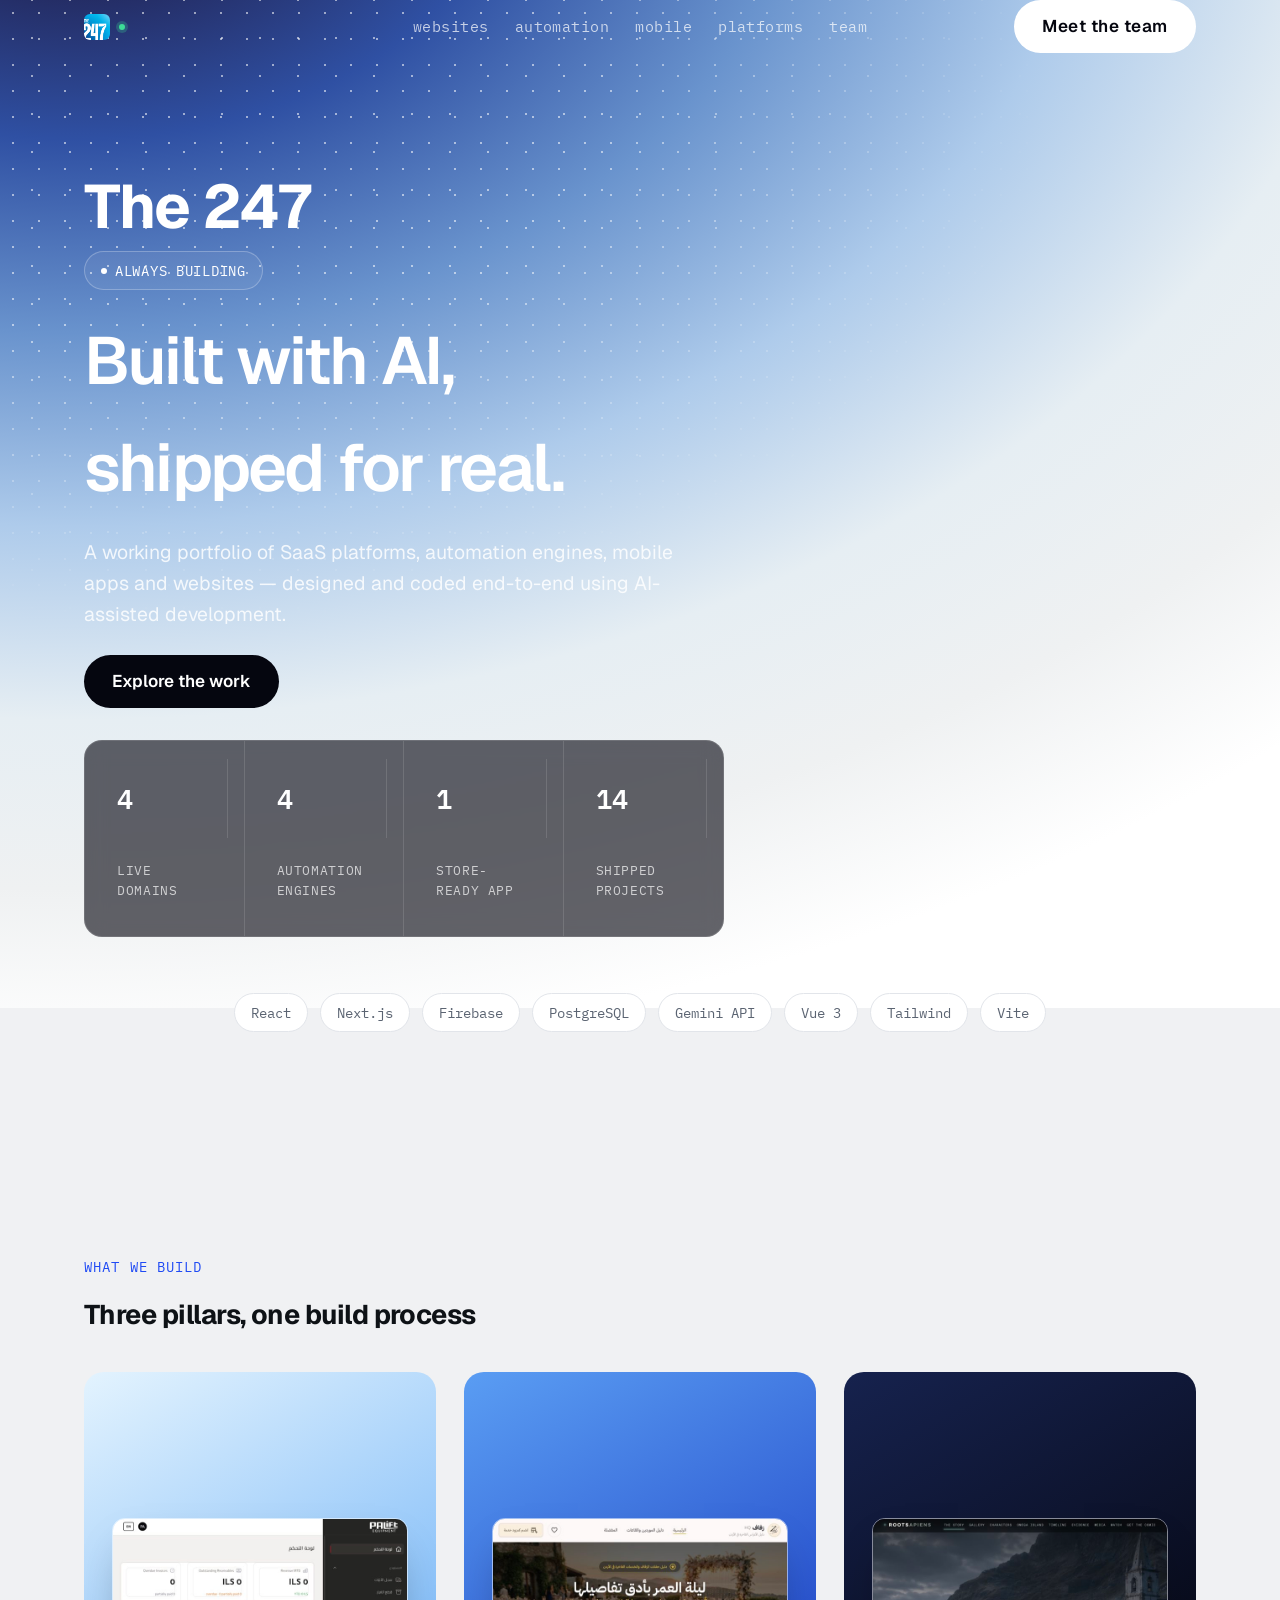
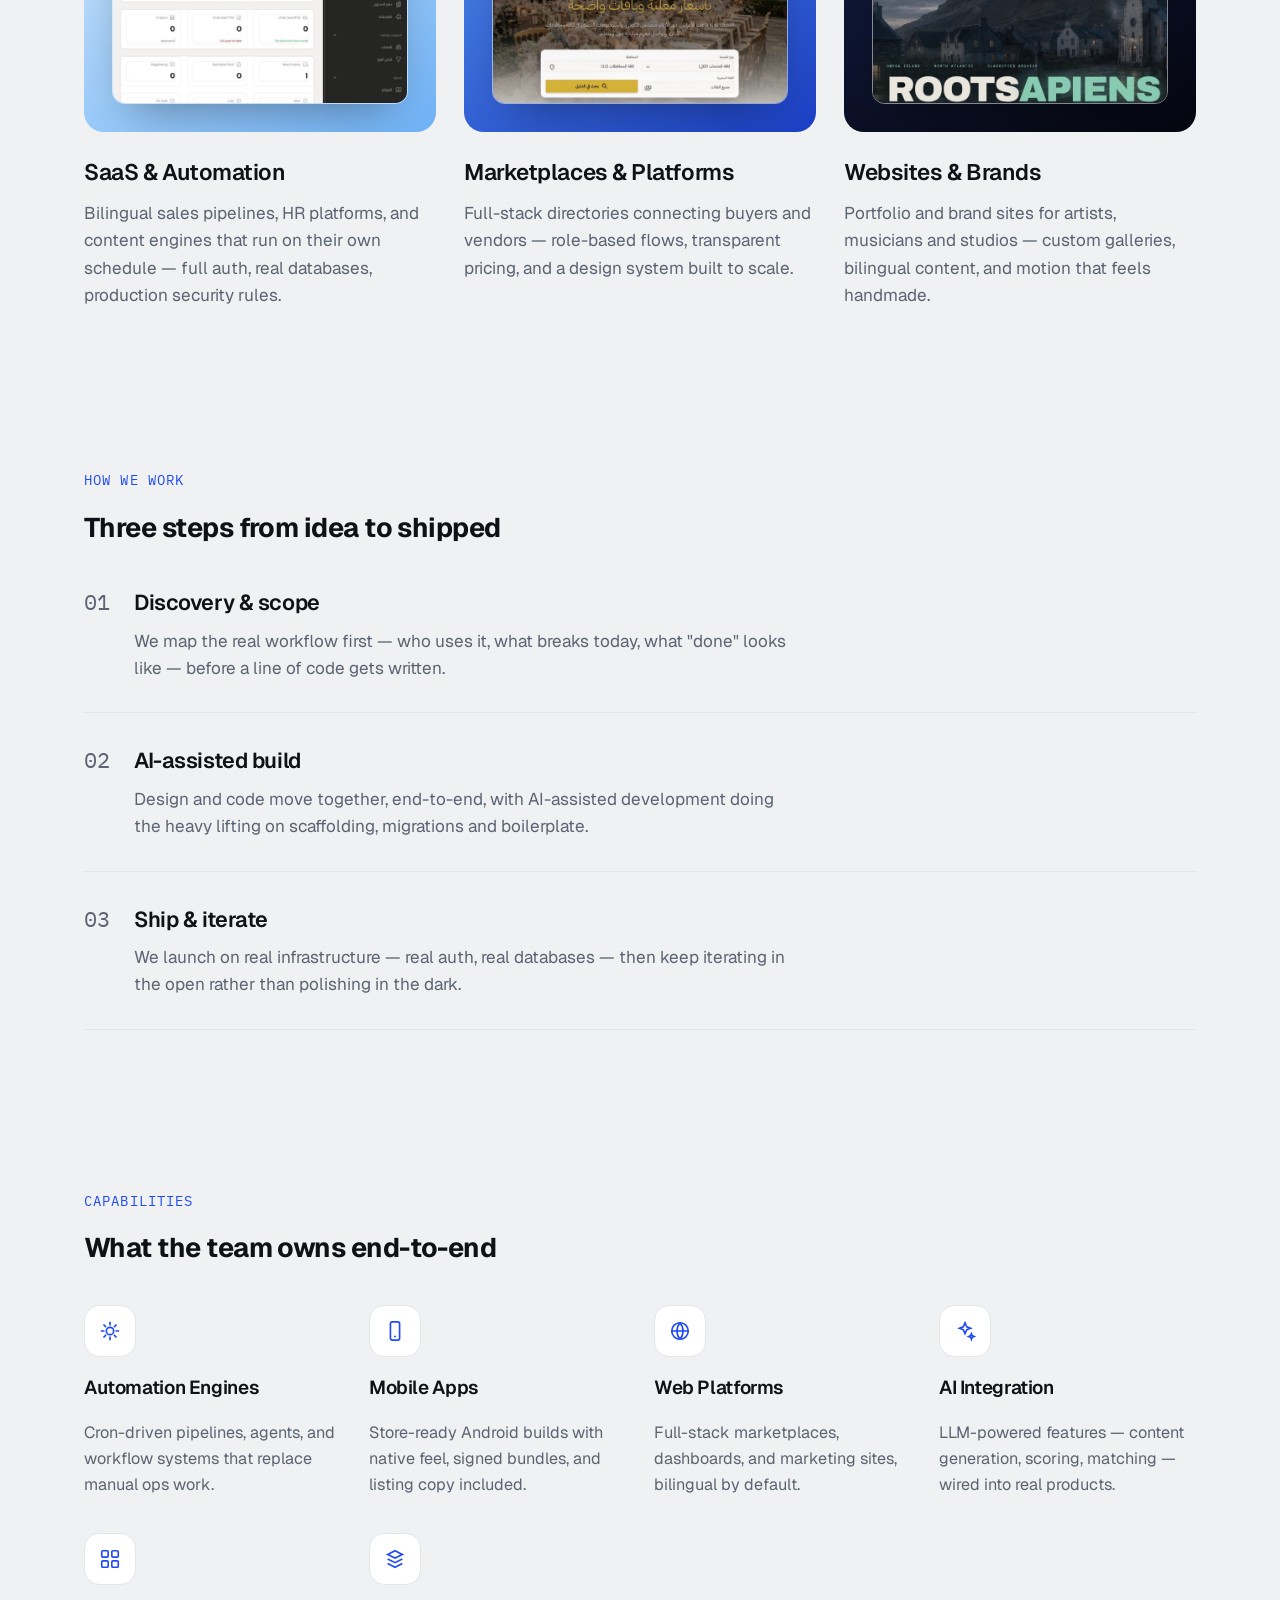
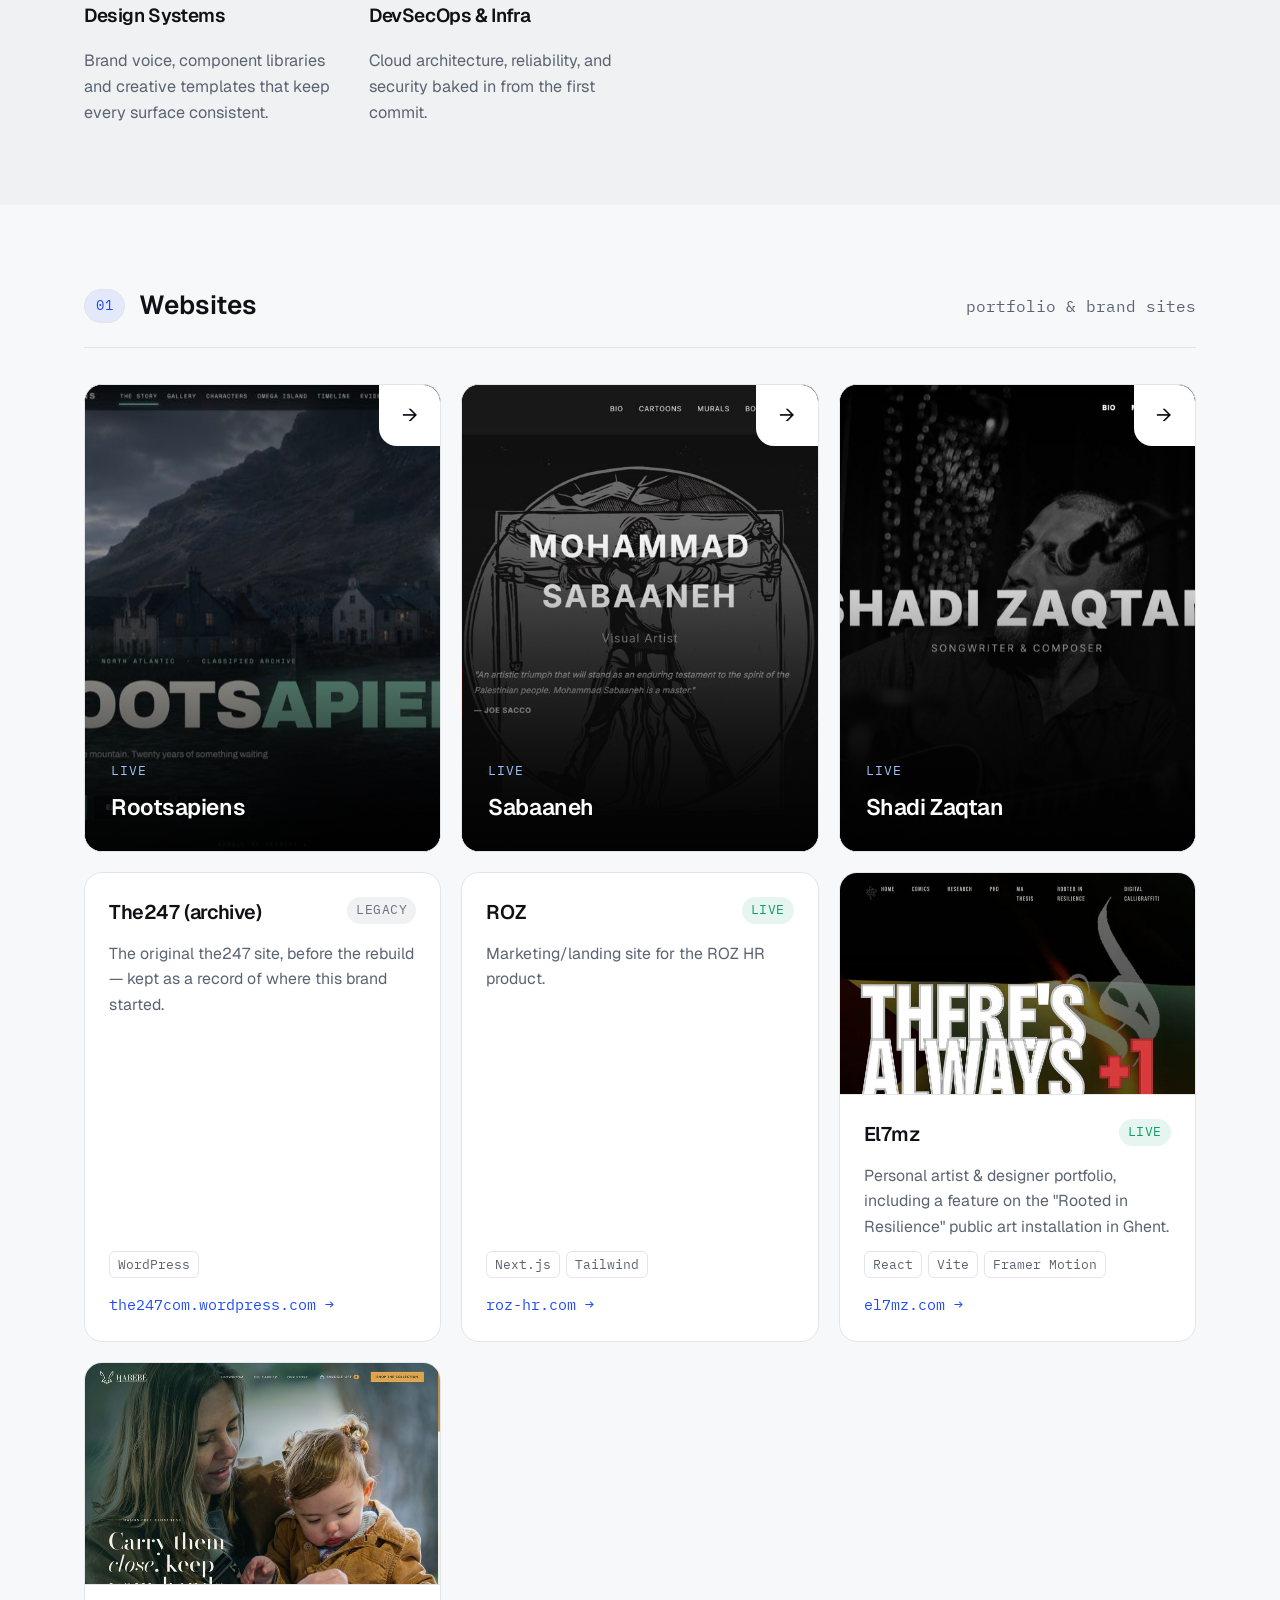
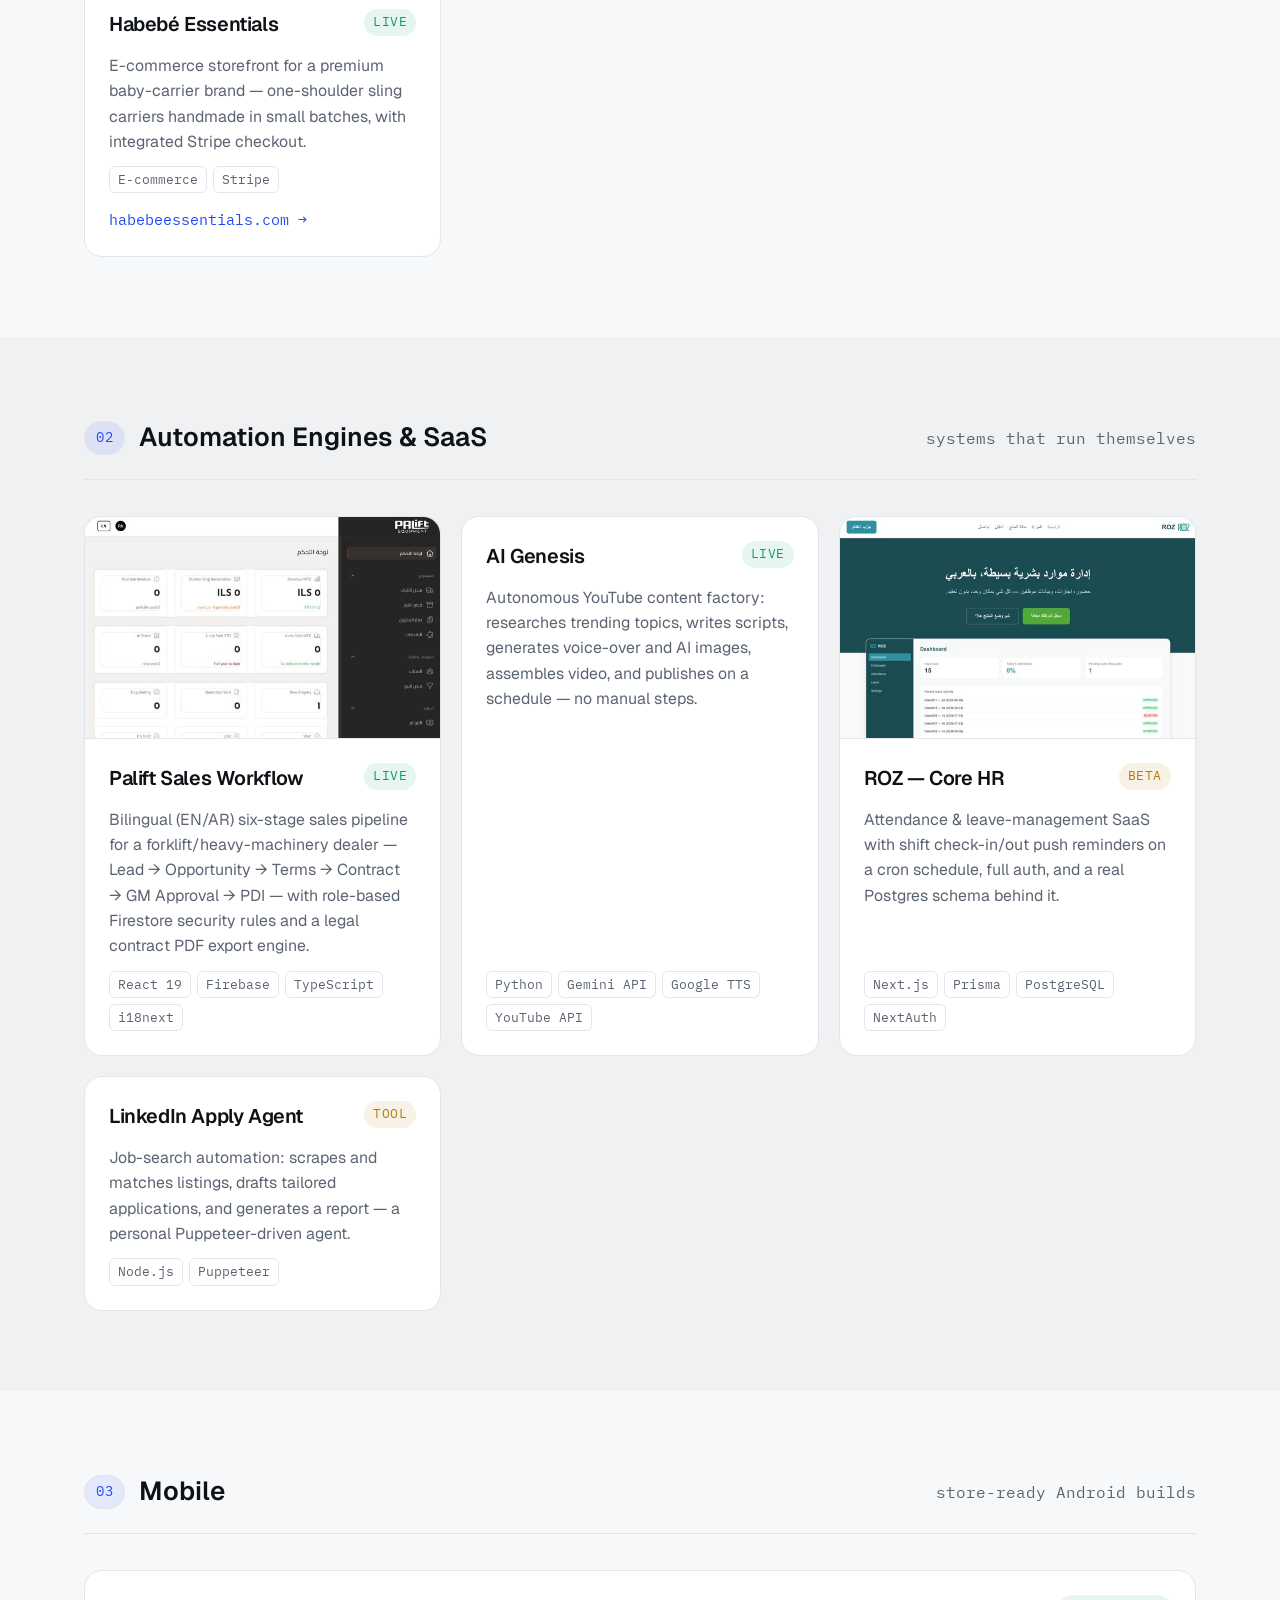
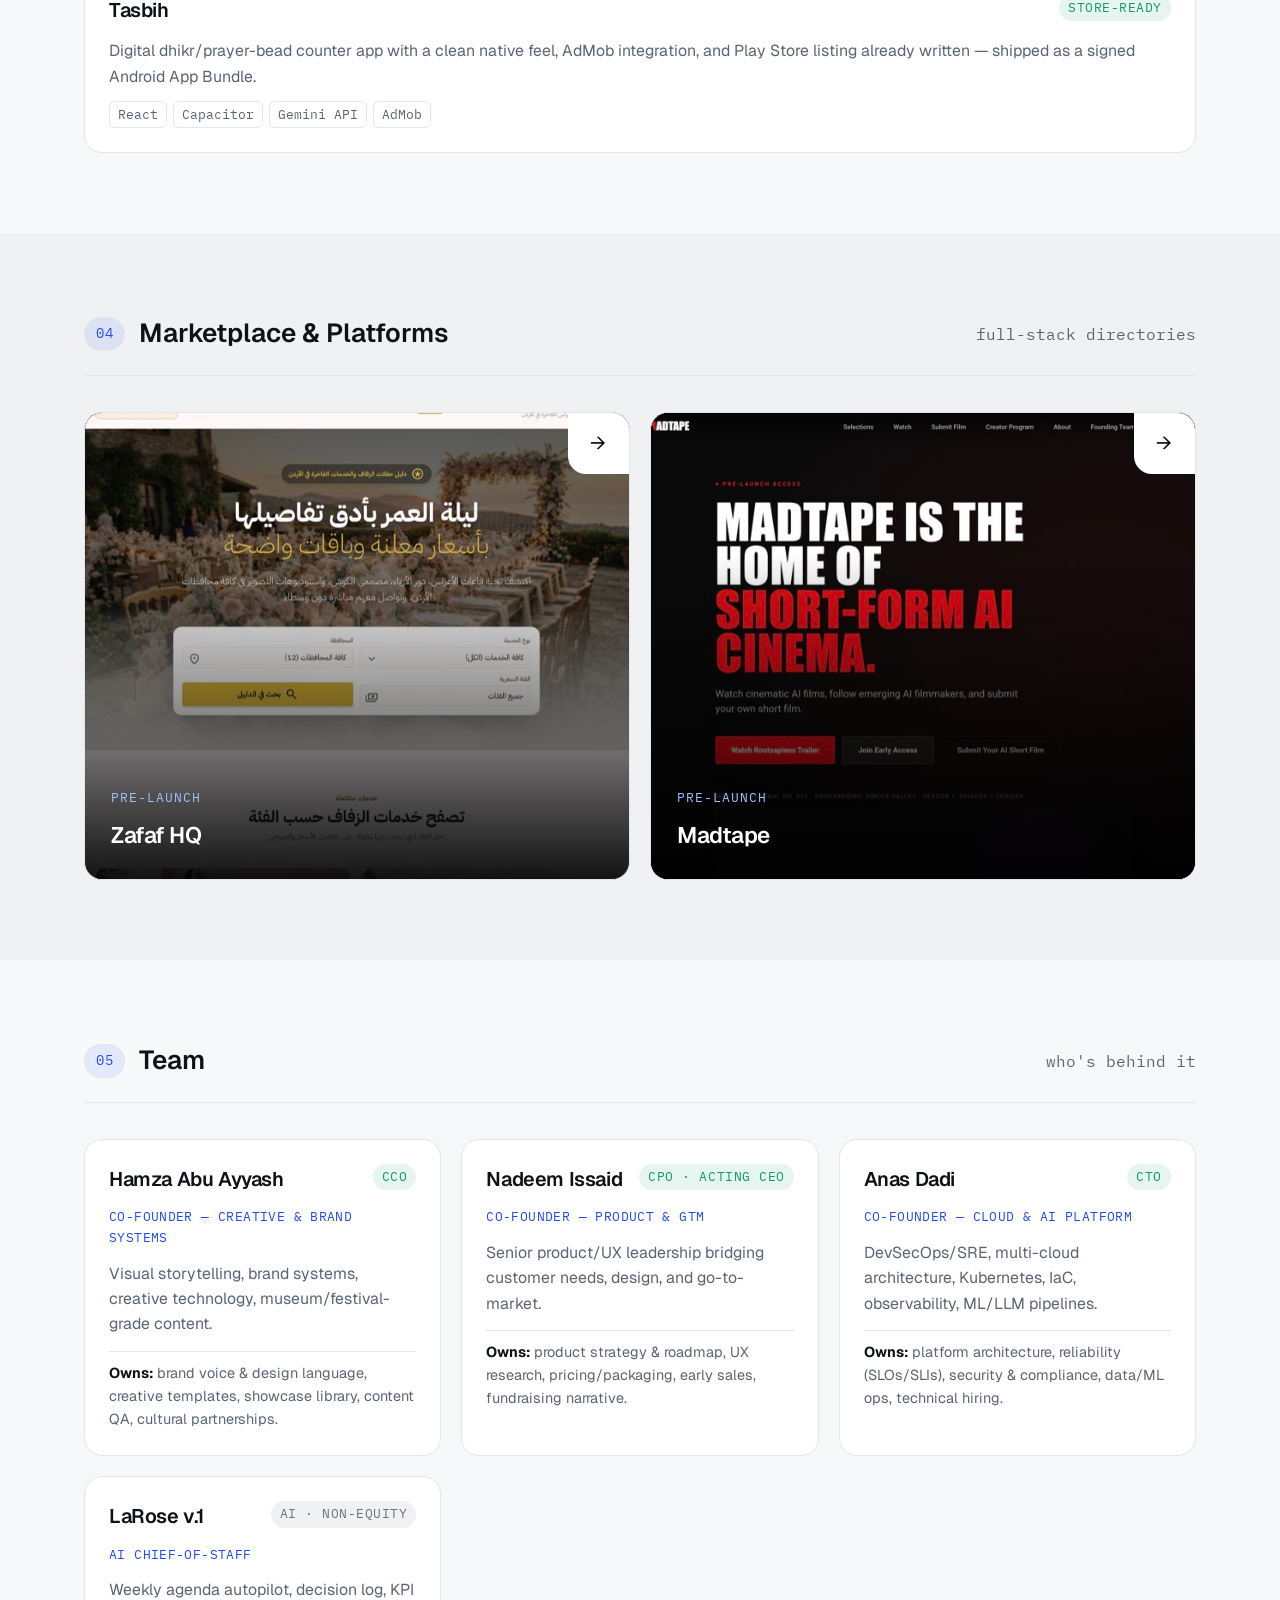
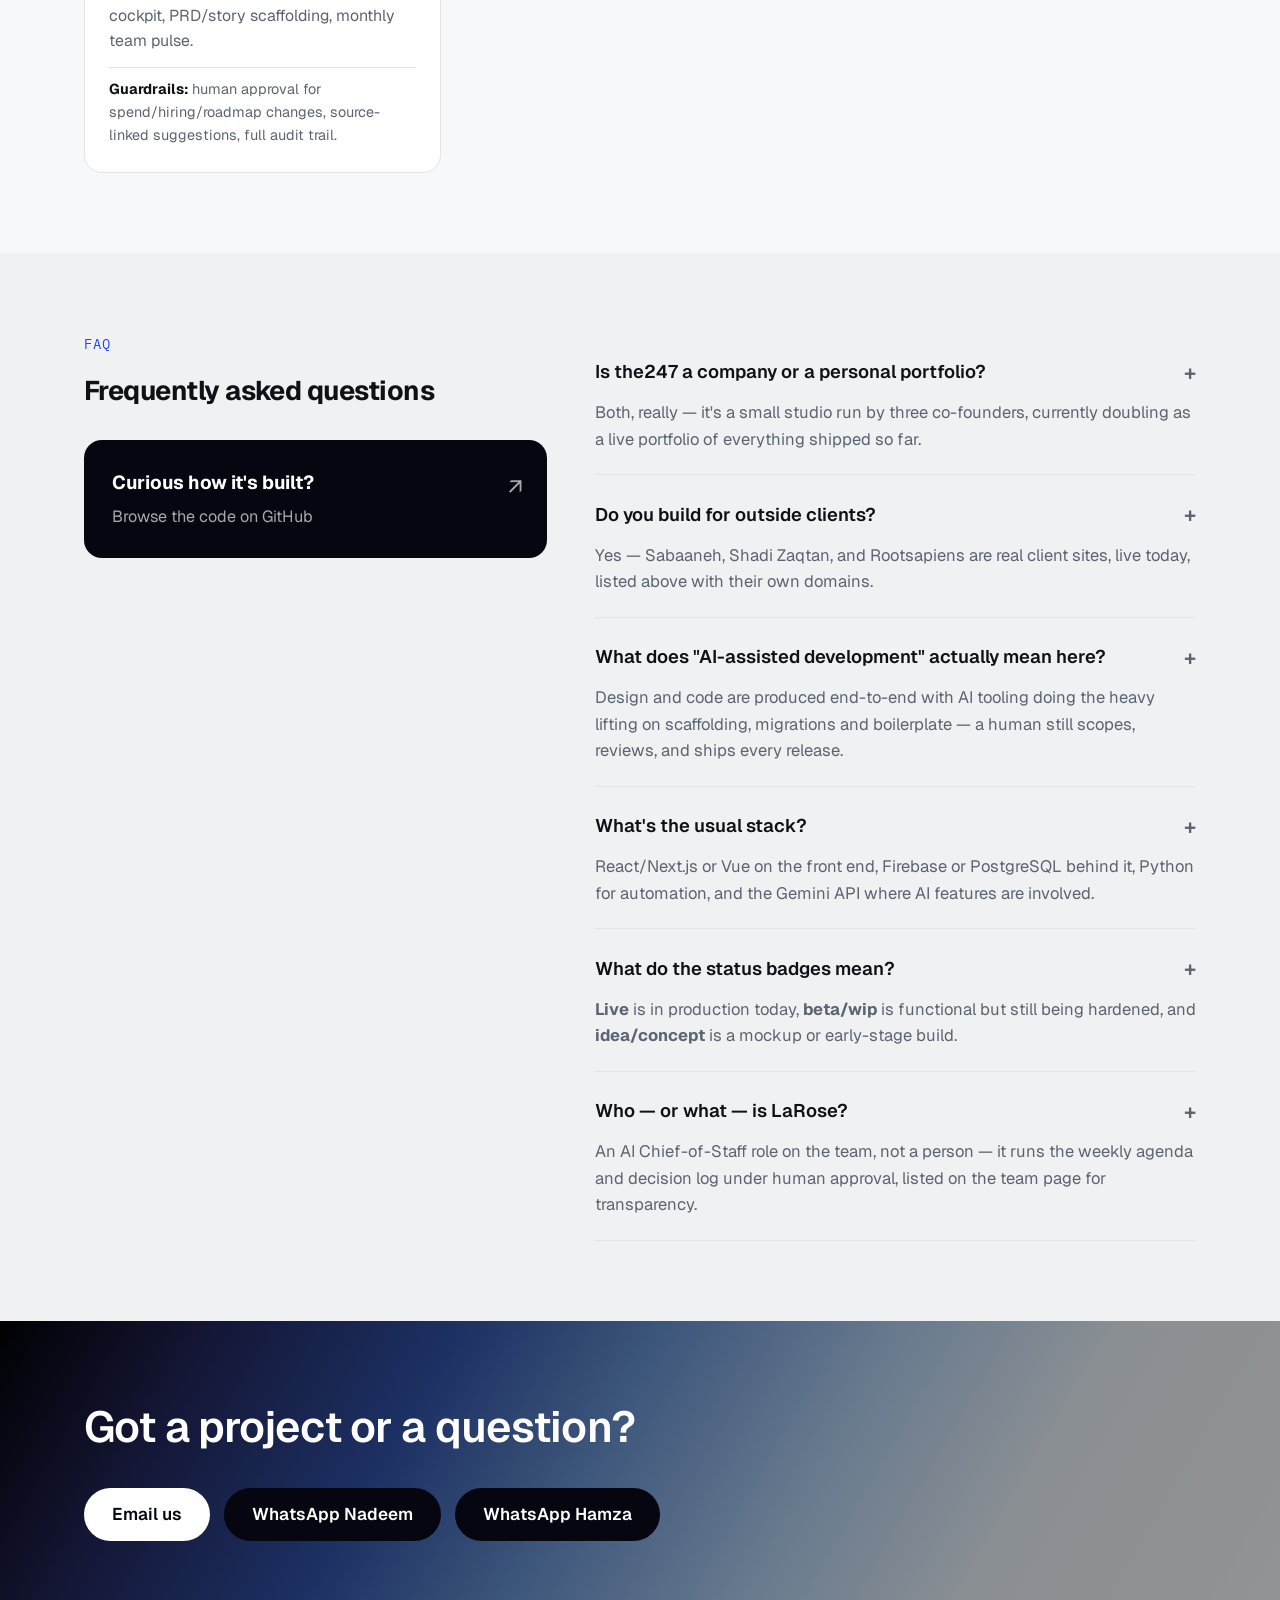
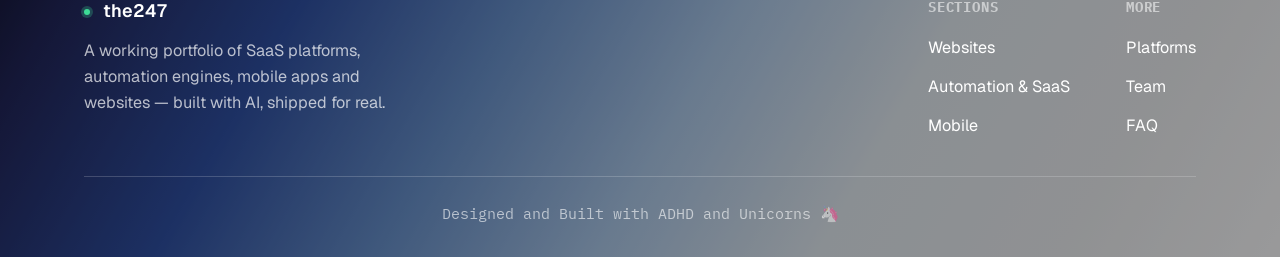
==== index.html @ e6808916 "Reorder sections with Websites first, link pillar tiles to sections, add Habebé Essentials screensho" ====
<!DOCTYPE html>
<html lang="en">
<head>
<!-- Google tag (gtag.js) -->
<script async src="https://www.googletagmanager.com/gtag/js?id=G-N60B38H68T"></script>
<script>
  window.dataLayer = window.dataLayer || [];
  function gtag(){dataLayer.push(arguments);}
  gtag('js', new Date());

  gtag('config', 'G-N60B38H68T');
</script>
<meta charset="UTF-8">
<meta name="viewport" content="width=device-width, initial-scale=1.0">
<title>The247 | AI-Built SaaS, Automation & Web Studio</title>
<link rel="icon" type="image/png" href="Logo.png">
<link rel="apple-touch-icon" href="Logo.png">
<link rel="canonical" href="https://the-247.com/">
<meta name="robots" content="index, follow, max-image-preview:large">
<meta name="theme-color" content="#1f4af4">
<meta name="author" content="the247">
<meta name="description" content="the247 is a studio building SaaS platforms, automation engines, mobile apps and websites end-to-end with AI-assisted development. Browse 14 shipped projects, live client sites, and the team behind them.">
<meta name="keywords" content="the247, AI-assisted development, SaaS studio, automation engine, web development studio, mobile app development, AI development agency, Jordan tech studio">

<!-- Open Graph -->
<meta property="og:type" content="website">
<meta property="og:site_name" content="the247">
<meta property="og:title" content="The247 | AI-Built SaaS, Automation & Web Studio">
<meta property="og:description" content="A working portfolio of SaaS platforms, automation engines, mobile apps and websites — designed and coded end-to-end using AI-assisted development.">
<meta property="og:url" content="https://the-247.com/">
<meta property="og:image" content="https://the-247.com/Logo.png">
<meta property="og:locale" content="en_US">

<!-- Twitter -->
<meta name="twitter:card" content="summary">
<meta name="twitter:title" content="The247 | AI-Built SaaS, Automation & Web Studio">
<meta name="twitter:description" content="A working portfolio of SaaS platforms, automation engines, mobile apps and websites — designed and coded end-to-end using AI-assisted development.">
<meta name="twitter:image" content="https://the-247.com/Logo.png">

<link rel="preconnect" href="https://fonts.googleapis.com">
<link rel="preconnect" href="https://fonts.gstatic.com" crossorigin>
<link href="https://fonts.googleapis.com/css2?family=Geist:wght@400;500;600;700&family=IBM+Plex+Mono:wght@400;500;600&display=swap" rel="stylesheet">

<script type="application/ld+json">
{
  "@context": "https://schema.org",
  "@type": "Organization",
  "name": "the247",
  "url": "https://the-247.com/",
  "logo": "https://the-247.com/Logo.png",
  "description": "A studio building SaaS platforms, automation engines, mobile apps and websites end-to-end with AI-assisted development.",
  "sameAs": [
    "https://github.com/7mz410",
    "https://madtape.com",
    "https://rootsapiens.com",
    "https://sabaaneh.com",
    "https://shadizaqtan.com",
    "https://roz-hr.com",
    "https://el7mz.com",
    "https://habebeessentials.com"
  ],
  "founder": [
    { "@type": "Person", "name": "Hamza Abu Ayyash", "jobTitle": "Co-Founder, Creative & Brand Systems (CCO)" },
    { "@type": "Person", "name": "Nadeem Issaid", "jobTitle": "Co-Founder, Product & GTM (CPO / Acting CEO)" },
    { "@type": "Person", "name": "Anas Dadi", "jobTitle": "Co-Founder, Cloud & AI Platform (CTO)" }
  ],
  "contactPoint": {
    "@type": "ContactPoint",
    "email": "info@el7mz.com",
    "contactType": "customer service"
  }
}
</script>
<script type="application/ld+json">
{
  "@context": "https://schema.org",
  "@type": "WebSite",
  "name": "the247",
  "url": "https://the-247.com/",
  "description": "A working portfolio of SaaS platforms, automation engines, mobile apps and websites built with AI-assisted development."
}
</script>
<script type="application/ld+json">
{
  "@context": "https://schema.org",
  "@type": "ItemList",
  "name": "the247 shipped projects",
  "itemListElement": [
    {
      "@type": "ListItem", "position": 1,
      "item": {
        "@type": "SoftwareApplication",
        "name": "Palift Sales Workflow",
        "description": "Bilingual (EN/AR) six-stage sales pipeline for a forklift/heavy-machinery dealer — Lead to Opportunity to Terms to Contract to GM Approval to PDI — with role-based Firestore security rules and a legal contract PDF export engine.",
        "applicationCategory": "BusinessApplication",
        "operatingSystem": "Web",
        "url": "https://the-247.com/#automation",
        "creator": { "@type": "Organization", "name": "the247" }
      }
    },
    {
      "@type": "ListItem", "position": 2,
      "item": {
        "@type": "SoftwareApplication",
        "name": "AI Genesis",
        "description": "Autonomous YouTube content factory: researches trending topics, writes scripts, generates voice-over and AI images, assembles video, and publishes on a schedule.",
        "applicationCategory": "MultimediaApplication",
        "operatingSystem": "Web",
        "url": "https://the-247.com/#automation",
        "creator": { "@type": "Organization", "name": "the247" }
      }
    },
    {
      "@type": "ListItem", "position": 3,
      "item": {
        "@type": "SoftwareApplication",
        "name": "ROZ — Core HR",
        "description": "Attendance & leave-management SaaS with shift check-in/out push reminders on a cron schedule, full auth, and a Postgres schema.",
        "applicationCategory": "BusinessApplication",
        "operatingSystem": "Web",
        "url": "https://the-247.com/#automation",
        "creator": { "@type": "Organization", "name": "the247" }
      }
    },
    {
      "@type": "ListItem", "position": 4,
      "item": {
        "@type": "SoftwareApplication",
        "name": "LinkedIn Apply Agent",
        "description": "Job-search automation: scrapes and matches listings, drafts tailored applications, and generates a report.",
        "applicationCategory": "UtilitiesApplication",
        "operatingSystem": "Node.js",
        "url": "https://the-247.com/#automation",
        "creator": { "@type": "Organization", "name": "the247" }
      }
    },
    {
      "@type": "ListItem", "position": 5,
      "item": {
        "@type": "SoftwareApplication",
        "name": "Tasbih",
        "description": "Digital dhikr/prayer-bead counter app with a native feel, AdMob integration, shipped as a signed Android App Bundle.",
        "applicationCategory": "LifestyleApplication",
        "operatingSystem": "Android",
        "url": "https://the-247.com/#mobile",
        "creator": { "@type": "Organization", "name": "the247" }
      }
    },
    {
      "@type": "ListItem", "position": 6,
      "item": {
        "@type": "WebSite",
        "name": "Zafaf HQ",
        "description": "Arabic-language wedding venue & vendor marketplace for Jordan — 150+ venues, transparent pricing, direct WhatsApp contact.",
        "url": "https://7mz410.github.io/ZafafHQ/",
        "creator": { "@type": "Organization", "name": "the247" }
      }
    },
    {
      "@type": "ListItem", "position": 7,
      "item": {
        "@type": "WebSite",
        "name": "Madtape",
        "description": "A watch-and-submit platform for short-form AI-generated films.",
        "url": "https://madtape.com",
        "creator": { "@type": "Organization", "name": "the247" }
      }
    },
    {
      "@type": "ListItem", "position": 8,
      "item": {
        "@type": "WebSite",
        "name": "Rootsapiens",
        "description": "Creative/comics portfolio site with a full image gallery system and custom build pipeline.",
        "url": "https://rootsapiens.com",
        "creator": { "@type": "Organization", "name": "the247" }
      }
    },
    {
      "@type": "ListItem", "position": 9,
      "item": {
        "@type": "WebSite",
        "name": "Sabaaneh",
        "description": "Artist portfolio for illustrator Sabaaneh — books, cartoons, murals and prints galleries with an automated page-generation pipeline.",
        "url": "https://sabaaneh.com",
        "creator": { "@type": "Organization", "name": "the247" }
      }
    },
    {
      "@type": "ListItem", "position": 10,
      "item": {
        "@type": "WebSite",
        "name": "Shadi Zaqtan",
        "description": "Bilingual (EN/AR) artist site for songwriter & composer Shadi Zaqtan, built around music and bio pages.",
        "url": "https://shadizaqtan.com",
        "creator": { "@type": "Organization", "name": "the247" }
      }
    },
    {
      "@type": "ListItem", "position": 11,
      "item": {
        "@type": "WebSite",
        "name": "El7mz",
        "description": "Personal artist & designer portfolio, including a feature on the Rooted in Resilience public art installation in Ghent.",
        "url": "https://el7mz.com/",
        "creator": { "@type": "Organization", "name": "the247" }
      }
    },
    {
      "@type": "ListItem", "position": 12,
      "item": {
        "@type": "WebSite",
        "name": "The247 (archive)",
        "description": "The original the247 site, before the rebuild — kept as a record of where this brand started.",
        "url": "https://the247com.wordpress.com/",
        "creator": { "@type": "Organization", "name": "the247" }
      }
    },
    {
      "@type": "ListItem", "position": 13,
      "item": {
        "@type": "WebSite",
        "name": "ROZ",
        "description": "Marketing/landing site for the ROZ HR product.",
        "url": "https://roz-hr.com/",
        "creator": { "@type": "Organization", "name": "the247" }
      }
    },
    {
      "@type": "ListItem", "position": 14,
      "item": {
        "@type": "WebSite",
        "name": "Habebé Essentials",
        "description": "E-commerce storefront for a premium baby-carrier brand — one-shoulder sling carriers handmade in small batches, with integrated Stripe checkout.",
        "url": "https://habebeessentials.com/",
        "creator": { "@type": "Organization", "name": "the247" }
      }
    }
  ]
}
</script>
<style>
  :root{
    --bg:#f0f1f3; --card:#ffffff; --card-alt:#f7f8fa; --border:#e2e5ea;
    --text:#0e1216; --muted:#5b6472;
    --accent:#1f4af4; --accent-dim:rgba(31,74,244,.09);
    --navy:#0a1646; --deep:#05060f;
    --ok:#0f9d63; --ok-dim:rgba(15,157,99,.10);
    --wip:#b5790a; --wip-dim:rgba(181,121,10,.10);
    --idea:#6b7280; --idea-dim:rgba(107,114,128,.10);
    --mono:'IBM Plex Mono',ui-monospace,'SF Mono',Menlo,monospace;
    --sans:'Geist','IBM Plex Sans',-apple-system,BlinkMacSystemFont,'Segoe UI',sans-serif;
    --pill:3.75rem;
  }

  *{box-sizing:border-box; margin:0; padding:0;}
  html{scroll-behavior:smooth; font-size:18px;}
  body{
    background:var(--bg); color:var(--text); font-family:var(--sans);
    line-height:1.6; -webkit-font-smoothing:antialiased;
  }
  @media (max-width:480px){ html{font-size:16px;} }
  a{color:inherit; text-decoration:none;}
  .wrap{max-width:1160px; margin:0 auto; padding:0 24px;}
  h1,h2,h3{text-wrap:balance; font-family:var(--sans); letter-spacing:-.02em;}
  ::selection{background:var(--accent-dim); color:var(--text);}

  .btn{
    display:inline-flex; align-items:center; gap:8px; font-family:var(--sans); font-size:.95rem;
    font-weight:600; padding:13px 28px; border-radius:var(--pill); white-space:nowrap;
    transition:transform .3s;
  }
  .btn-dark{ background:var(--deep); color:#fff; }
  .btn-dark:hover{ transform:scale(.96); }
  .btn-light{ background:#fff; color:var(--deep); }
  .btn-light:hover{ transform:scale(.96); }

  /* header — solid dark bar, always legible over both the gradient hero and light sections */
  header{
    position:fixed; top:0; left:0; right:0; z-index:30;
    background:transparent;
    backdrop-filter:none;
    border-bottom:1px solid transparent;
    transition:background .3s, backdrop-filter .3s, border-color .3s;
  }
  header.is-scrolled{
    background:rgba(255,255,255,.001);
    backdrop-filter:blur(14px) saturate(1.1);
    -webkit-backdrop-filter:blur(14px) saturate(1.1);
    border-bottom:1px solid rgba(255,255,255,.14);
  }
  nav{display:grid; grid-template-columns:1fr auto 1fr; align-items:center; padding:14px 24px; gap:20px;}
  nav > .btn{justify-self:end;}
  .logo{display:flex; align-items:center; gap:9px; font-weight:600; color:#fff; justify-self:start;}
  .logo img{height:26px; width:26px; border-radius:6px; display:block;}
  .logo .live{width:6px; height:6px; border-radius:50%; background:#3ddc97; box-shadow:0 0 0 3px rgba(61,220,151,.25);}
  .nav-links{display:flex; align-items:center; gap:26px;}
  nav ul{display:flex; gap:26px; list-style:none;}
  nav a{color:rgba(255,255,255,.72); font-size:.86rem; font-family:var(--mono); letter-spacing:.03em; transition:color .15s;}
  nav a:hover{color:#fff;}
  @media (max-width:760px){ .nav-links ul{display:none;} }

  /* hero — dark-navy-to-light radial gradient bleeding into the page background */
  .hero{position:relative; overflow:hidden; background:var(--bg);}
  .hero-gradient{
    position:absolute; inset:0 0 auto 0; height:56rem; z-index:0;
    background:
      radial-gradient(140% 120% at 6% -15%,
        #010102 0%, #222659 10%, #2f50a3 24%, #6993cd 40%,
        #aecbeb 56%, #e6eef3 72%, #eff1f2 86%, #ffffff 100%);
  }
  .hero-gradient::before, .hero-gradient::after{
    content:''; position:absolute; inset:0;
    mask-image:radial-gradient(ellipse 90% 70% at 15% 10%, #000 35%, transparent 75%);
  }
  .hero-gradient::before{
    background-image:radial-gradient(rgba(255,255,255,.55) 1px, transparent 1.5px);
    background-size:26px 26px;
    animation:twinkleA 3.8s ease-in-out infinite;
  }
  .hero-gradient::after{
    background-image:radial-gradient(rgba(255,255,255,.55) 1px, transparent 1.5px);
    background-size:38px 38px;
    background-position:13px 19px;
    animation:twinkleB 5.6s ease-in-out infinite;
    animation-delay:-2.4s;
  }
  @keyframes twinkleA{ 0%,100%{opacity:0;} 50%{opacity:.6;} }
  @keyframes twinkleB{ 0%,100%{opacity:0;} 50%{opacity:.4;} }
  @media (prefers-reduced-motion: reduce){
    .hero-gradient::before, .hero-gradient::after{ animation:none; opacity:0; }
  }
  .hero-inner{position:relative; z-index:1; max-width:640px; padding:96px 0 48px;}
  .hero-brand{
    color:#fff; font-weight:700; letter-spacing:-.02em;
    font-size:clamp(2.1rem,5vw,3.4rem); line-height:1; margin-bottom:14px;
  }
  .hero-eyebrow{
    font-family:var(--mono); font-size:.8rem; color:#fff; letter-spacing:.05em;
    display:inline-flex; align-items:center; gap:8px; margin-bottom:18px;
    border:1px solid rgba(255,255,255,.25); border-radius:var(--pill); padding:7px 16px;
    background:rgba(255,255,255,.06);
  }
  .hero-eyebrow::before{content:''; width:6px; height:6px; border-radius:50%; background:#fff;}
  .hero h1{ color:#fff; font-size:clamp(2.3rem,5.2vw,3.7rem); font-weight:600; letter-spacing:-.03em; }
  .hero p{ color:rgba(255,255,255,.82); max-width:48ch; margin-top:16px; font-size:1.08rem; }
  .hero-actions{display:flex; flex-wrap:wrap; gap:14px; margin-top:24px;}

  .readout{
    margin-top:32px; display:grid; grid-template-columns:repeat(auto-fit,minmax(140px,1fr));
    border:1px solid rgba(255,255,255,.12); border-radius:1rem; overflow:hidden;
    background:rgba(5,6,15,.62); backdrop-filter:blur(10px);
  }
  .readout div{padding:18px 16px; border-right:1px solid rgba(255,255,255,.12);}
  .readout div:last-child{border-right:none;}
  .readout .n{font-family:var(--mono); font-size:1.5rem; font-weight:600; color:#fff; font-variant-numeric:tabular-nums;}
  .readout .l{font-family:var(--mono); font-size:.7rem; color:rgba(255,255,255,.7); letter-spacing:.05em; margin-top:4px; text-transform:uppercase;}

  /* tech strip */
  .tech-strip{position:relative; z-index:1; padding:8px 24px 64px;}
  .tech-row{display:flex; flex-wrap:wrap; gap:12px; justify-content:center;}
  .tech-pill{
    font-family:var(--mono); font-size:.8rem; color:var(--muted); border:1px solid var(--border);
    background:var(--card); border-radius:var(--pill); padding:7px 16px;
  }

  section{padding:80px 24px;}
  .tagline-heading{display:flex; flex-direction:column; gap:14px; margin-bottom:36px;}
  .tagline{ font-family:var(--mono); font-size:.78rem; color:var(--accent); letter-spacing:.08em; text-transform:uppercase; }
  .section-head h2{font-size:clamp(1.6rem,3vw,2.15rem); font-weight:600;}
  .section-sub{color:var(--muted); font-size:.95rem; max-width:40ch;}

  .section-divider{border-bottom:1px solid var(--border); padding-bottom:20px; margin-bottom:36px; display:flex; align-items:center; gap:14px;}
  .section-tag{
    font-family:var(--mono); font-size:.76rem; color:var(--accent); letter-spacing:.05em;
    background:var(--accent-dim); border:1px solid var(--border); border-radius:var(--pill); padding:5px 11px;
  }
  .section-title{font-size:1.45rem; font-weight:600;}
  .section-note{color:var(--muted); font-size:.9rem; margin-left:auto; font-family:var(--mono);}

  /* 3 gradient pillar tiles */
  .pillars{display:grid; grid-template-columns:repeat(auto-fit,minmax(280px,1fr)); gap:28px;}
  .pillar{display:block; transition:transform .3s;}
  .pillar:hover{transform:translateY(-4px);}
  .pillar-tile{
    border-radius:1.1rem; padding:28px; min-height:20rem; display:flex; align-items:flex-end;
    position:relative; overflow:hidden;
  }
  .pillar-tile.g1{ background:linear-gradient(150deg, #e3f3fe, #6fb2f7); }
  .pillar-tile.g2{ background:linear-gradient(150deg, #5a9df3, #1c3fc4); }
  .pillar-tile.g3{ background:linear-gradient(150deg, #16224e, #05060f); }
  .pillar-frame{
    width:100%; border-radius:.7rem; overflow:hidden; box-shadow:0 20px 44px -18px rgba(0,0,0,.4);
    border:1px solid rgba(255,255,255,.5);
  }
  .pillar-frame img{width:100%; aspect-ratio:16/10; object-fit:cover; object-position:top; display:block;}
  .pillar h3{font-size:1.25rem; font-weight:600; margin-top:22px;}
  .pillar p{color:var(--muted); font-size:.95rem; margin-top:10px;}

  /* process steps */
  .process-list{display:flex; flex-direction:column;}
  .process-step{display:flex; justify-content:space-between; align-items:flex-start; gap:24px; padding:30px 0; border-bottom:1px solid var(--border);}
  .process-step:first-child{padding-top:0;}
  .process-num{font-family:var(--mono); color:var(--muted); font-size:1.2rem; flex-shrink:0;}
  .process-body{flex:1;}
  .process-body h3{font-size:1.2rem; font-weight:600;}
  .process-body p{color:var(--muted); font-size:.95rem; margin-top:8px; max-width:60ch;}

  /* capabilities icon grid */
  .cap-grid{display:grid; grid-template-columns:repeat(auto-fit,minmax(240px,1fr)); gap:36px 28px;}
  .cap{display:flex; flex-direction:column; gap:16px; align-items:flex-start;}
  .cap-icon{
    width:52px; height:52px; border-radius:.85rem; background:var(--card); border:1px solid var(--border);
    display:flex; align-items:center; justify-content:center; color:var(--accent);
  }
  .cap h3{font-size:1.05rem; font-weight:600;}
  .cap p{color:var(--muted); font-size:.9rem;}

  .grid{display:grid; grid-template-columns:repeat(auto-fit,minmax(300px,1fr)); gap:20px;}
  .card{
    background:var(--card); border:1px solid var(--border); border-radius:1rem;
    overflow:hidden; display:flex; flex-direction:column;
    transition:border-color .2s, transform .2s, box-shadow .2s;
  }
  .card:hover{border-color:var(--accent); transform:translateY(-3px); box-shadow:0 18px 40px -22px rgba(31,74,244,.25);}
  .card-thumb{width:100%; aspect-ratio:16/10; object-fit:cover; object-position:top; display:block; border-bottom:1px solid var(--border);}
  .card-body{padding:24px; display:flex; flex-direction:column; gap:12px; flex:1;}
  .card-top{display:flex; justify-content:space-between; align-items:flex-start; gap:10px;}
  .card h3{font-size:1.1rem; font-weight:600;}
  .status{
    font-family:var(--mono); font-size:.72rem; letter-spacing:.04em; text-transform:uppercase;
    padding:3px 9px; border-radius:var(--pill); white-space:nowrap;
  }
  .status.ok{background:var(--ok-dim); color:var(--ok);}
  .status.wip{background:var(--wip-dim); color:var(--wip);}
  .status.idea{background:var(--idea-dim); color:var(--idea);}
  .card p{color:var(--muted); font-size:.88rem;}
  .card p.role{color:var(--accent); font-family:var(--mono); font-size:.72rem; letter-spacing:.03em; text-transform:uppercase;}
  .card p.owns{font-size:.8rem; border-top:1px solid var(--border); padding-top:10px; margin-top:2px;}
  .card p.owns strong{color:var(--text);}
  .stack{display:flex; flex-wrap:wrap; gap:6px; margin-top:auto;}
  .tag{font-family:var(--mono); font-size:.74rem; color:var(--muted); border:1px solid var(--border); border-radius:6px; padding:2px 8px;}
  .card-link{font-family:var(--mono); font-size:.86rem; color:var(--accent); margin-top:2px;}
  .card-link:hover{text-decoration:underline;}

  /* case-study full-bleed cards */
  .cases{display:grid; grid-template-columns:repeat(auto-fit,minmax(300px,1fr)); gap:20px;}
  .case{position:relative; min-height:26rem; border-radius:1rem; overflow:hidden; background:#000; border:1px solid var(--border);}
  .case img{position:absolute; inset:0; width:100%; height:100%; object-fit:cover; z-index:1;}
  .case::after{content:''; position:absolute; inset:auto 0 0; height:70%; z-index:2; background:linear-gradient(to top, rgba(0,0,0,.92), transparent);}
  .case-body{position:absolute; inset:auto 0 0; z-index:3; padding:26px;}
  .case-eyebrow{font-family:var(--mono); font-size:.72rem; letter-spacing:.08em; color:#9dc1fb; text-transform:uppercase;}
  .case h3{font-size:1.25rem; font-weight:600; margin-top:8px; color:#fff;}
  .case-arrow{position:absolute; top:0; right:0; z-index:4; width:3.4rem; height:3.4rem; background:#fff; color:var(--deep); display:flex; align-items:center; justify-content:center; border-radius:0 0 0 1rem; font-size:1.1rem;}

  /* faq */
  .faq-grid{display:grid; grid-template-columns:1fr 1.3fr; gap:48px;}
  @media (max-width:800px){ .faq-grid{grid-template-columns:1fr;} }
  .faq-cta{
    display:block; margin-top:28px; padding:28px; border-radius:1rem; background:var(--deep); color:#fff; position:relative;
  }
  .faq-cta strong{font-size:1.05rem; display:block;}
  .faq-cta span{color:rgba(255,255,255,.65); font-size:.9rem; display:block; margin-top:6px;}
  .faq-cta .arrow{position:absolute; top:24px; right:24px; font-size:1.3rem;}
  .faq-item{border-bottom:1px solid var(--border); padding:22px 0;}
  .faq-q{display:flex; justify-content:space-between; align-items:center; gap:16px; font-weight:600; font-size:1.02rem;}
  .faq-q .plus{color:var(--muted); font-size:1.2rem; flex-shrink:0;}
  .faq-a{color:var(--muted); font-size:.92rem; margin-top:10px; max-width:60ch;}

  /* final CTA + footer merged gradient band */
  footer{position:relative; overflow:hidden; color:#fff; background:var(--deep);}
  .footer-gradient{
    position:absolute; inset:0; z-index:0;
    background:linear-gradient(120deg,
      #010102 0%, #222659 14%, #2f50a3 29%, #6993cd 43%,
      #aecbeb 57%, #e6eef3 71%, #eff1f2 86%, #ffffff 100%);
  }
  .footer-gradient::after{
    content:''; position:absolute; inset:0;
    background:rgba(1,2,4,.4);
  }
  .footer-inner{position:relative; z-index:1; padding:72px 24px 32px;}
  .footer-cta h2{font-size:clamp(1.6rem,3.4vw,2.4rem); font-weight:600; max-width:20ch;}
  .footer-cta{margin-bottom:56px;}
  .footer-cta-buttons{display:flex; flex-wrap:wrap; gap:14px; margin-top:26px;}
  .footer-top{display:flex; flex-wrap:wrap; justify-content:space-between; gap:40px; padding-bottom:36px; border-bottom:1px solid rgba(255,255,255,.18);}
  .footer-brand{display:flex; flex-direction:column; gap:12px; max-width:320px;}
  .footer-brand .logo{color:#fff;}
  .footer-brand p{color:rgba(255,255,255,.7); font-size:.9rem;}
  .footer-links{display:flex; gap:56px; flex-wrap:wrap;}
  .footer-col h4{font-family:var(--mono); font-size:.76rem; color:rgba(255,255,255,.55); letter-spacing:.06em; text-transform:uppercase; margin-bottom:14px;}
  .footer-col ul{list-style:none; display:flex; flex-direction:column; gap:10px;}
  .footer-col a{font-size:.9rem; color:#fff; transition:opacity .15s;}
  .footer-col a:hover{opacity:.7;}
  .footer-bottom{padding-top:24px; text-align:center; color:rgba(255,255,255,.6); font-size:.86rem; font-family:var(--mono);}

  @media (prefers-reduced-motion: reduce){ html{scroll-behavior:auto;} }

  .reveal{opacity:0; transform:translateY(24px); transition:opacity .7s cubic-bezier(.2,.7,.2,1), transform .7s cubic-bezier(.2,.7,.2,1);}
  .reveal.in-view{opacity:1; transform:none;}
  @media (prefers-reduced-motion: reduce){ .reveal, .reveal.in-view{opacity:1; transform:none; transition:none;} }
</style>
</head>
<body>

<header>
  <nav class="wrap">
    <div class="logo"><img src="[data-uri]" alt="The247 logo"><span class="live" title="live"></span></div>
    <div class="nav-links">
      <ul>
        <li><a href="#websites">websites</a></li>
        <li><a href="#automation">automation</a></li>
        <li><a href="#mobile">mobile</a></li>
        <li><a href="#apps">platforms</a></li>
        <li><a href="#team">team</a></li>
      </ul>
    </div>
    <a class="btn btn-light" href="#team">Meet the team</a>
  </nav>
</header>

<section class="hero">
  <div class="hero-gradient"></div>
  <div class="wrap">
  <div class="hero-inner">
    <div class="hero-brand reveal">The 247</div>
    <div class="hero-eyebrow reveal">ALWAYS BUILDING</div>
    <h1 class="reveal">Built with AI, shipped for real.</h1>
    <p class="reveal">A working portfolio of SaaS platforms, automation engines, mobile apps and websites — designed and coded end-to-end using AI-assisted development.</p>
    <div class="hero-actions reveal">
      <a class="btn btn-dark" href="#websites">Explore the work</a>
    </div>
    <div class="readout reveal">
      <div><div class="n">4</div><div class="l">live domains</div></div>
      <div><div class="n">4</div><div class="l">automation engines</div></div>
      <div><div class="n">1</div><div class="l">store-ready app</div></div>
      <div><div class="n">14</div><div class="l">shipped projects</div></div>
    </div>
  </div>
  </div>
  <div class="tech-strip wrap">
    <div class="tech-row reveal">
      <span class="tech-pill">React</span>
      <span class="tech-pill">Next.js</span>
      <span class="tech-pill">Firebase</span>
      <span class="tech-pill">PostgreSQL</span>
      <span class="tech-pill">Gemini API</span>
      <span class="tech-pill">Vue 3</span>
      <span class="tech-pill">Tailwind</span>
      <span class="tech-pill">Vite</span>
    </div>
  </div>
</section>

<section id="pillars">
  <div class="wrap">
    <div class="tagline-heading reveal">
      <span class="tagline">What we build</span>
      <h2>Three pillars, one build process</h2>
    </div>
    <div class="pillars">
      <a class="pillar reveal" href="#automation">
        <div class="pillar-tile g1">
          <div class="pillar-frame"><img src="shots/palift.jpg" alt="Palift Sales Workflow screenshot" loading="lazy"></div>
        </div>
        <h3>SaaS &amp; Automation</h3>
        <p>Bilingual sales pipelines, HR platforms, and content engines that run on their own schedule — full auth, real databases, production security rules.</p>
      </a>
      <a class="pillar reveal" href="#apps">
        <div class="pillar-tile g2">
          <div class="pillar-frame"><img src="shots/zafaf.jpg" alt="Zafaf HQ screenshot" loading="lazy"></div>
        </div>
        <h3>Marketplaces &amp; Platforms</h3>
        <p>Full-stack directories connecting buyers and vendors — role-based flows, transparent pricing, and a design system built to scale.</p>
      </a>
      <a class="pillar reveal" href="#websites">
        <div class="pillar-tile g3">
          <div class="pillar-frame"><img src="shots/rootsapiens.jpg" alt="Rootsapiens screenshot" loading="lazy"></div>
        </div>
        <h3>Websites &amp; Brands</h3>
        <p>Portfolio and brand sites for artists, musicians and studios — custom galleries, bilingual content, and motion that feels handmade.</p>
      </a>
    </div>
  </div>
</section>

<section id="process">
  <div class="wrap">
    <div class="tagline-heading reveal">
      <span class="tagline">How we work</span>
      <h2>Three steps from idea to shipped</h2>
    </div>
    <div class="process-list">
      <div class="process-step reveal">
        <div class="process-num">01</div>
        <div class="process-body">
          <h3>Discovery &amp; scope</h3>
          <p>We map the real workflow first — who uses it, what breaks today, what "done" looks like — before a line of code gets written.</p>
        </div>
      </div>
      <div class="process-step reveal">
        <div class="process-num">02</div>
        <div class="process-body">
          <h3>AI-assisted build</h3>
          <p>Design and code move together, end-to-end, with AI-assisted development doing the heavy lifting on scaffolding, migrations and boilerplate.</p>
        </div>
      </div>
      <div class="process-step reveal">
        <div class="process-num">03</div>
        <div class="process-body">
          <h3>Ship &amp; iterate</h3>
          <p>We launch on real infrastructure — real auth, real databases — then keep iterating in the open rather than polishing in the dark.</p>
        </div>
      </div>
    </div>
  </div>
</section>

<section id="capabilities">
  <div class="wrap">
    <div class="tagline-heading reveal">
      <span class="tagline">Capabilities</span>
      <h2>What the team owns end-to-end</h2>
    </div>
    <div class="cap-grid">
      <div class="cap reveal">
        <div class="cap-icon"><svg width="22" height="22" viewBox="0 0 24 24" fill="none" stroke="currentColor" stroke-width="1.8"><path d="M12 2v4M12 18v4M4.9 4.9l2.8 2.8M16.3 16.3l2.8 2.8M2 12h4M18 12h4M4.9 19.1l2.8-2.8M16.3 7.7l2.8-2.8"/><circle cx="12" cy="12" r="4"/></svg></div>
        <h3>Automation Engines</h3>
        <p>Cron-driven pipelines, agents, and workflow systems that replace manual ops work.</p>
      </div>
      <div class="cap reveal">
        <div class="cap-icon"><svg width="22" height="22" viewBox="0 0 24 24" fill="none" stroke="currentColor" stroke-width="1.8"><rect x="7" y="2" width="10" height="20" rx="2"/><path d="M11 18h2"/></svg></div>
        <h3>Mobile Apps</h3>
        <p>Store-ready Android builds with native feel, signed bundles, and listing copy included.</p>
      </div>
      <div class="cap reveal">
        <div class="cap-icon"><svg width="22" height="22" viewBox="0 0 24 24" fill="none" stroke="currentColor" stroke-width="1.8"><circle cx="12" cy="12" r="9"/><path d="M3 12h18M12 3a14 14 0 0 1 0 18M12 3a14 14 0 0 0 0 18"/></svg></div>
        <h3>Web Platforms</h3>
        <p>Full-stack marketplaces, dashboards, and marketing sites, bilingual by default.</p>
      </div>
      <div class="cap reveal">
        <div class="cap-icon"><svg width="22" height="22" viewBox="0 0 24 24" fill="none" stroke="currentColor" stroke-width="1.8"><path d="M12 3l1.9 4.5L18 9l-4.1 1.5L12 15l-1.9-4.5L6 9l4.1-1.5L12 3z"/><path d="M19 15l.8 1.9L22 18l-2.2.7L19 21l-.8-2.3L16 18l2.2-1.1L19 15z"/></svg></div>
        <h3>AI Integration</h3>
        <p>LLM-powered features — content generation, scoring, matching — wired into real products.</p>
      </div>
      <div class="cap reveal">
        <div class="cap-icon"><svg width="22" height="22" viewBox="0 0 24 24" fill="none" stroke="currentColor" stroke-width="1.8"><rect x="3" y="3" width="7" height="7" rx="1.2"/><rect x="14" y="3" width="7" height="7" rx="1.2"/><rect x="3" y="14" width="7" height="7" rx="1.2"/><rect x="14" y="14" width="7" height="7" rx="1.2"/></svg></div>
        <h3>Design Systems</h3>
        <p>Brand voice, component libraries and creative templates that keep every surface consistent.</p>
      </div>
      <div class="cap reveal">
        <div class="cap-icon"><svg width="22" height="22" viewBox="0 0 24 24" fill="none" stroke="currentColor" stroke-width="1.8"><path d="M4 7l8-4 8 4-8 4-8-4z"/><path d="M4 12l8 4 8-4M4 17l8 4 8-4"/></svg></div>
        <h3>DevSecOps &amp; Infra</h3>
        <p>Cloud architecture, reliability, and security baked in from the first commit.</p>
      </div>
    </div>
  </div>
</section>

<section id="websites" style="background:var(--card-alt);">
  <div class="wrap">
    <div class="section-divider reveal">
      <span class="section-tag">01</span>
      <span class="section-title">Websites</span>
      <span class="section-note">portfolio &amp; brand sites</span>
    </div>
    <div class="cases" style="margin-bottom:20px;">
      <a class="case reveal" href="https://rootsapiens.com" target="_blank" rel="noopener">
        <img src="shots/rootsapiens.jpg" alt="Rootsapiens screenshot" loading="lazy">
        <div class="case-arrow">→</div>
        <div class="case-body"><div class="case-eyebrow">live</div><h3>Rootsapiens</h3></div>
      </a>
      <a class="case reveal" href="https://sabaaneh.com" target="_blank" rel="noopener">
        <img src="shots/sabaaneh.jpg" alt="Sabaaneh screenshot" loading="lazy">
        <div class="case-arrow">→</div>
        <div class="case-body"><div class="case-eyebrow">live</div><h3>Sabaaneh</h3></div>
      </a>
      <a class="case reveal" href="https://shadizaqtan.com" target="_blank" rel="noopener">
        <img src="shots/shadi.jpg" alt="Shadi Zaqtan screenshot" loading="lazy">
        <div class="case-arrow">→</div>
        <div class="case-body"><div class="case-eyebrow">live</div><h3>Shadi Zaqtan</h3></div>
      </a>
    </div>
    <div class="grid">
      <div class="card reveal">
        <div class="card-body">
        <div class="card-top"><h3>The247 (archive)</h3><span class="status idea">legacy</span></div>
        <p>The original the247 site, before the rebuild — kept as a record of where this brand started.</p>
        <div class="stack"><span class="tag">WordPress</span></div>
        <a class="card-link" href="https://the247com.wordpress.com/" target="_blank" rel="noopener">the247com.wordpress.com →</a>
        </div>
      </div>
      <div class="card reveal">
        <div class="card-body">
        <div class="card-top"><h3>ROZ</h3><span class="status ok">live</span></div>
        <p>Marketing/landing site for the ROZ HR product.</p>
        <div class="stack"><span class="tag">Next.js</span><span class="tag">Tailwind</span></div>
        <a class="card-link" href="https://roz-hr.com/" target="_blank" rel="noopener">roz-hr.com →</a>
        </div>
      </div>
      <div class="card reveal">
        <img class="card-thumb" src="shots/el7mz.jpg" alt="El7mz screenshot" loading="lazy">
        <div class="card-body">
        <div class="card-top"><h3>El7mz</h3><span class="status ok">live</span></div>
        <p>Personal artist &amp; designer portfolio, including a feature on the "Rooted in Resilience" public art installation in Ghent.</p>
        <div class="stack"><span class="tag">React</span><span class="tag">Vite</span><span class="tag">Framer Motion</span></div>
        <a class="card-link" href="https://el7mz.com/" target="_blank" rel="noopener">el7mz.com →</a>
        </div>
      </div>
      <div class="card reveal">
        <img class="card-thumb" src="shots/habebee.jpg" alt="Habebé Essentials screenshot" loading="lazy">
        <div class="card-body">
        <div class="card-top"><h3>Habebé Essentials</h3><span class="status ok">live</span></div>
        <p>E-commerce storefront for a premium baby-carrier brand — one-shoulder sling carriers handmade in small batches, with integrated Stripe checkout.</p>
        <div class="stack"><span class="tag">E-commerce</span><span class="tag">Stripe</span></div>
        <a class="card-link" href="https://habebeessentials.com/" target="_blank" rel="noopener">habebeessentials.com →</a>
        </div>
      </div>
    </div>
  </div>
</section>

<section id="automation">
  <div class="wrap">
    <div class="section-divider reveal">
      <span class="section-tag">02</span>
      <span class="section-title">Automation Engines &amp; SaaS</span>
      <span class="section-note">systems that run themselves</span>
    </div>
    <div class="grid">

      <div class="card reveal">
        <img class="card-thumb" src="shots/palift.jpg" alt="Palift Sales Workflow screenshot" loading="lazy">
        <div class="card-body">
        <div class="card-top"><h3>Palift Sales Workflow</h3><span class="status ok">live</span></div>
        <p>Bilingual (EN/AR) six-stage sales pipeline for a forklift/heavy-machinery dealer — Lead → Opportunity → Terms → Contract → GM Approval → PDI — with role-based Firestore security rules and a legal contract PDF export engine.</p>
        <div class="stack"><span class="tag">React 19</span><span class="tag">Firebase</span><span class="tag">TypeScript</span><span class="tag">i18next</span></div>
        </div>
      </div>
      <div class="card reveal">
        <div class="card-body">
        <div class="card-top"><h3>AI Genesis</h3><span class="status ok">live</span></div>
        <p>Autonomous YouTube content factory: researches trending topics, writes scripts, generates voice-over and AI images, assembles video, and publishes on a schedule — no manual steps.</p>
        <div class="stack"><span class="tag">Python</span><span class="tag">Gemini API</span><span class="tag">Google TTS</span><span class="tag">YouTube API</span></div>
        </div>
      </div>
      <div class="card reveal">
        <img class="card-thumb" src="shots/roz.jpg" alt="ROZ — Core HR screenshot" loading="lazy">
        <div class="card-body">
        <div class="card-top"><h3>ROZ — Core HR</h3><span class="status wip">beta</span></div>
        <p>Attendance &amp; leave-management SaaS with shift check-in/out push reminders on a cron schedule, full auth, and a real Postgres schema behind it.</p>
        <div class="stack"><span class="tag">Next.js</span><span class="tag">Prisma</span><span class="tag">PostgreSQL</span><span class="tag">NextAuth</span></div>
        </div>
      </div>
      <div class="card reveal">
        <div class="card-body">
        <div class="card-top"><h3>LinkedIn Apply Agent</h3><span class="status wip">tool</span></div>
        <p>Job-search automation: scrapes and matches listings, drafts tailored applications, and generates a report — a personal Puppeteer-driven agent.</p>
        <div class="stack"><span class="tag">Node.js</span><span class="tag">Puppeteer</span></div>
        </div>
      </div>
    </div>
  </div>
</section>

<section id="mobile" style="background:var(--card-alt);">
  <div class="wrap">
    <div class="section-divider reveal">
      <span class="section-tag">03</span>
      <span class="section-title">Mobile</span>
      <span class="section-note">store-ready Android builds</span>
    </div>
    <div class="grid">
      <div class="card reveal">
        <div class="card-body">
        <div class="card-top"><h3>Tasbih</h3><span class="status ok">store-ready</span></div>
        <p>Digital dhikr/prayer-bead counter app with a clean native feel, AdMob integration, and Play Store listing already written — shipped as a signed Android App Bundle.</p>
        <div class="stack"><span class="tag">React</span><span class="tag">Capacitor</span><span class="tag">Gemini API</span><span class="tag">AdMob</span></div>
        </div>
      </div>
    </div>
  </div>
</section>

<section id="apps">
  <div class="wrap">
    <div class="section-divider reveal">
      <span class="section-tag">04</span>
      <span class="section-title">Marketplace &amp; Platforms</span>
      <span class="section-note">full-stack directories</span>
    </div>
    <div class="cases">
      <a class="case reveal" href="https://7mz410.github.io/ZafafHQ/" target="_blank" rel="noopener">
        <img src="shots/zafaf.jpg" alt="Zafaf HQ screenshot" loading="lazy">
        <div class="case-arrow">→</div>
        <div class="case-body"><div class="case-eyebrow">pre-launch</div><h3>Zafaf HQ</h3></div>
      </a>
      <a class="case reveal" href="https://madtape.com" target="_blank" rel="noopener">
        <img src="shots/madtape.jpg" alt="Madtape screenshot" loading="lazy">
        <div class="case-arrow">→</div>
        <div class="case-body"><div class="case-eyebrow">pre-launch</div><h3>Madtape</h3></div>
      </a>
    </div>
  </div>
</section>

<section id="team" style="background:var(--card-alt);">
  <div class="wrap">
    <div class="section-divider reveal">
      <span class="section-tag">05</span>
      <span class="section-title">Team</span>
      <span class="section-note">who's behind it</span>
    </div>
    <div class="grid">
      <div class="card reveal">
        <div class="card-body">
        <div class="card-top"><h3>Hamza Abu Ayyash</h3><span class="status ok">CCO</span></div>
        <p class="role">Co-Founder — Creative &amp; Brand Systems</p>
        <p>Visual storytelling, brand systems, creative technology, museum/festival-grade content.</p>
        <p class="owns"><strong>Owns:</strong> brand voice &amp; design language, creative templates, showcase library, content QA, cultural partnerships.</p>
        </div>
      </div>
      <div class="card reveal">
        <div class="card-body">
        <div class="card-top"><h3>Nadeem Issaid</h3><span class="status ok">CPO · Acting CEO</span></div>
        <p class="role">Co-Founder — Product &amp; GTM</p>
        <p>Senior product/UX leadership bridging customer needs, design, and go-to-market.</p>
        <p class="owns"><strong>Owns:</strong> product strategy &amp; roadmap, UX research, pricing/packaging, early sales, fundraising narrative.</p>
        </div>
      </div>
      <div class="card reveal">
        <div class="card-body">
        <div class="card-top"><h3>Anas Dadi</h3><span class="status ok">CTO</span></div>
        <p class="role">Co-Founder — Cloud &amp; AI Platform</p>
        <p>DevSecOps/SRE, multi-cloud architecture, Kubernetes, IaC, observability, ML/LLM pipelines.</p>
        <p class="owns"><strong>Owns:</strong> platform architecture, reliability (SLOs/SLIs), security &amp; compliance, data/ML ops, technical hiring.</p>
        </div>
      </div>
      <div class="card reveal">
        <div class="card-body">
        <div class="card-top"><h3>LaRose v.1</h3><span class="status idea">AI · non-equity</span></div>
        <p class="role">AI Chief-of-Staff</p>
        <p>Weekly agenda autopilot, decision log, KPI cockpit, PRD/story scaffolding, monthly team pulse.</p>
        <p class="owns"><strong>Guardrails:</strong> human approval for spend/hiring/roadmap changes, source-linked suggestions, full audit trail.</p>
        </div>
      </div>
    </div>
  </div>
</section>

<section id="faq">
  <div class="wrap">
    <div class="faq-grid">
      <div>
        <div class="tagline-heading reveal" style="margin-bottom:0;">
          <span class="tagline">FAQ</span>
          <h2>Frequently asked questions</h2>
        </div>
        <a class="faq-cta reveal" href="https://github.com/7mz410" target="_blank" rel="noopener">
          <strong>Curious how it's built?</strong>
          <span>Browse the code on GitHub</span>
          <span class="arrow">↗</span>
        </a>
      </div>
      <div>
        <div class="faq-item reveal">
          <div class="faq-q">Is the247 a company or a personal portfolio? <span class="plus">+</span></div>
          <div class="faq-a">Both, really — it's a small studio run by three co-founders, currently doubling as a live portfolio of everything shipped so far.</div>
        </div>
        <div class="faq-item reveal">
          <div class="faq-q">Do you build for outside clients? <span class="plus">+</span></div>
          <div class="faq-a">Yes — Sabaaneh, Shadi Zaqtan, and Rootsapiens are real client sites, live today, listed above with their own domains.</div>
        </div>
        <div class="faq-item reveal">
          <div class="faq-q">What does "AI-assisted development" actually mean here? <span class="plus">+</span></div>
          <div class="faq-a">Design and code are produced end-to-end with AI tooling doing the heavy lifting on scaffolding, migrations and boilerplate — a human still scopes, reviews, and ships every release.</div>
        </div>
        <div class="faq-item reveal">
          <div class="faq-q">What's the usual stack? <span class="plus">+</span></div>
          <div class="faq-a">React/Next.js or Vue on the front end, Firebase or PostgreSQL behind it, Python for automation, and the Gemini API where AI features are involved.</div>
        </div>
        <div class="faq-item reveal">
          <div class="faq-q">What do the status badges mean? <span class="plus">+</span></div>
          <div class="faq-a"><strong>Live</strong> is in production today, <strong>beta/wip</strong> is functional but still being hardened, and <strong>idea/concept</strong> is a mockup or early-stage build.</div>
        </div>
        <div class="faq-item reveal">
          <div class="faq-q">Who — or what — is LaRose? <span class="plus">+</span></div>
          <div class="faq-a">An AI Chief-of-Staff role on the team, not a person — it runs the weekly agenda and decision log under human approval, listed on the team page for transparency.</div>
        </div>
      </div>
    </div>
  </div>
</section>

<footer>
  <div class="footer-gradient"></div>
  <div class="wrap footer-inner">
    <div class="footer-cta reveal">
      <h2>Got a project or a question?</h2>
      <div class="footer-cta-buttons">
        <a class="btn btn-light" href="mailto:info@el7mz.com">Email us</a>
        <a class="btn btn-dark" href="https://wa.me/32494829360" target="_blank" rel="noopener">WhatsApp Nadeem</a>
        <a class="btn btn-dark" href="https://wa.me/32498459299" target="_blank" rel="noopener">WhatsApp Hamza</a>
      </div>
    </div>
    <div class="footer-top">
      <div class="footer-brand">
        <div class="logo"><span class="live"></span>&nbsp;the247</div>
        <p>A working portfolio of SaaS platforms, automation engines, mobile apps and websites — built with AI, shipped for real.</p>
      </div>
      <div class="footer-links">
        <div class="footer-col">
          <h4>Sections</h4>
          <ul>
            <li><a href="#websites">Websites</a></li>
            <li><a href="#automation">Automation &amp; SaaS</a></li>
            <li><a href="#mobile">Mobile</a></li>
          </ul>
        </div>
        <div class="footer-col">
          <h4>More</h4>
          <ul>
            <li><a href="#apps">Platforms</a></li>
            <li><a href="#team">Team</a></li>
            <li><a href="#faq">FAQ</a></li>
          </ul>
        </div>
      </div>
    </div>
    <div class="footer-bottom">
      Designed and Built with ADHD and Unicorns 🦄
    </div>
  </div>
</footer>

<script>
  var header = document.querySelector('header');
  function onScrollHeader(){
    header.classList.toggle('is-scrolled', window.scrollY > 40);
  }
  onScrollHeader();
  window.addEventListener('scroll', onScrollHeader, { passive: true });

  var reduced = window.matchMedia('(prefers-reduced-motion: reduce)').matches;
  if (!reduced && 'IntersectionObserver' in window) {
    document.querySelectorAll('.grid, .pillars, .cases, .cap-grid, .process-list, .tech-row').forEach(function(grid){
      Array.prototype.forEach.call(grid.querySelectorAll('.reveal'), function(el, i){
        el.style.transitionDelay = Math.min(i * 70, 350) + 'ms';
      });
    });
    var io = new IntersectionObserver(function(entries){
      entries.forEach(function(entry){
        if (entry.isIntersecting) {
          entry.target.classList.add('in-view');
          io.unobserve(entry.target);
        }
      });
    }, { threshold: 0.15, rootMargin: '0px 0px -40px 0px' });
    document.querySelectorAll('.reveal').forEach(function(el){ io.observe(el); });
  } else {
    document.querySelectorAll('.reveal').forEach(function(el){ el.classList.add('in-view'); });
  }
</script>
</body>
</html>
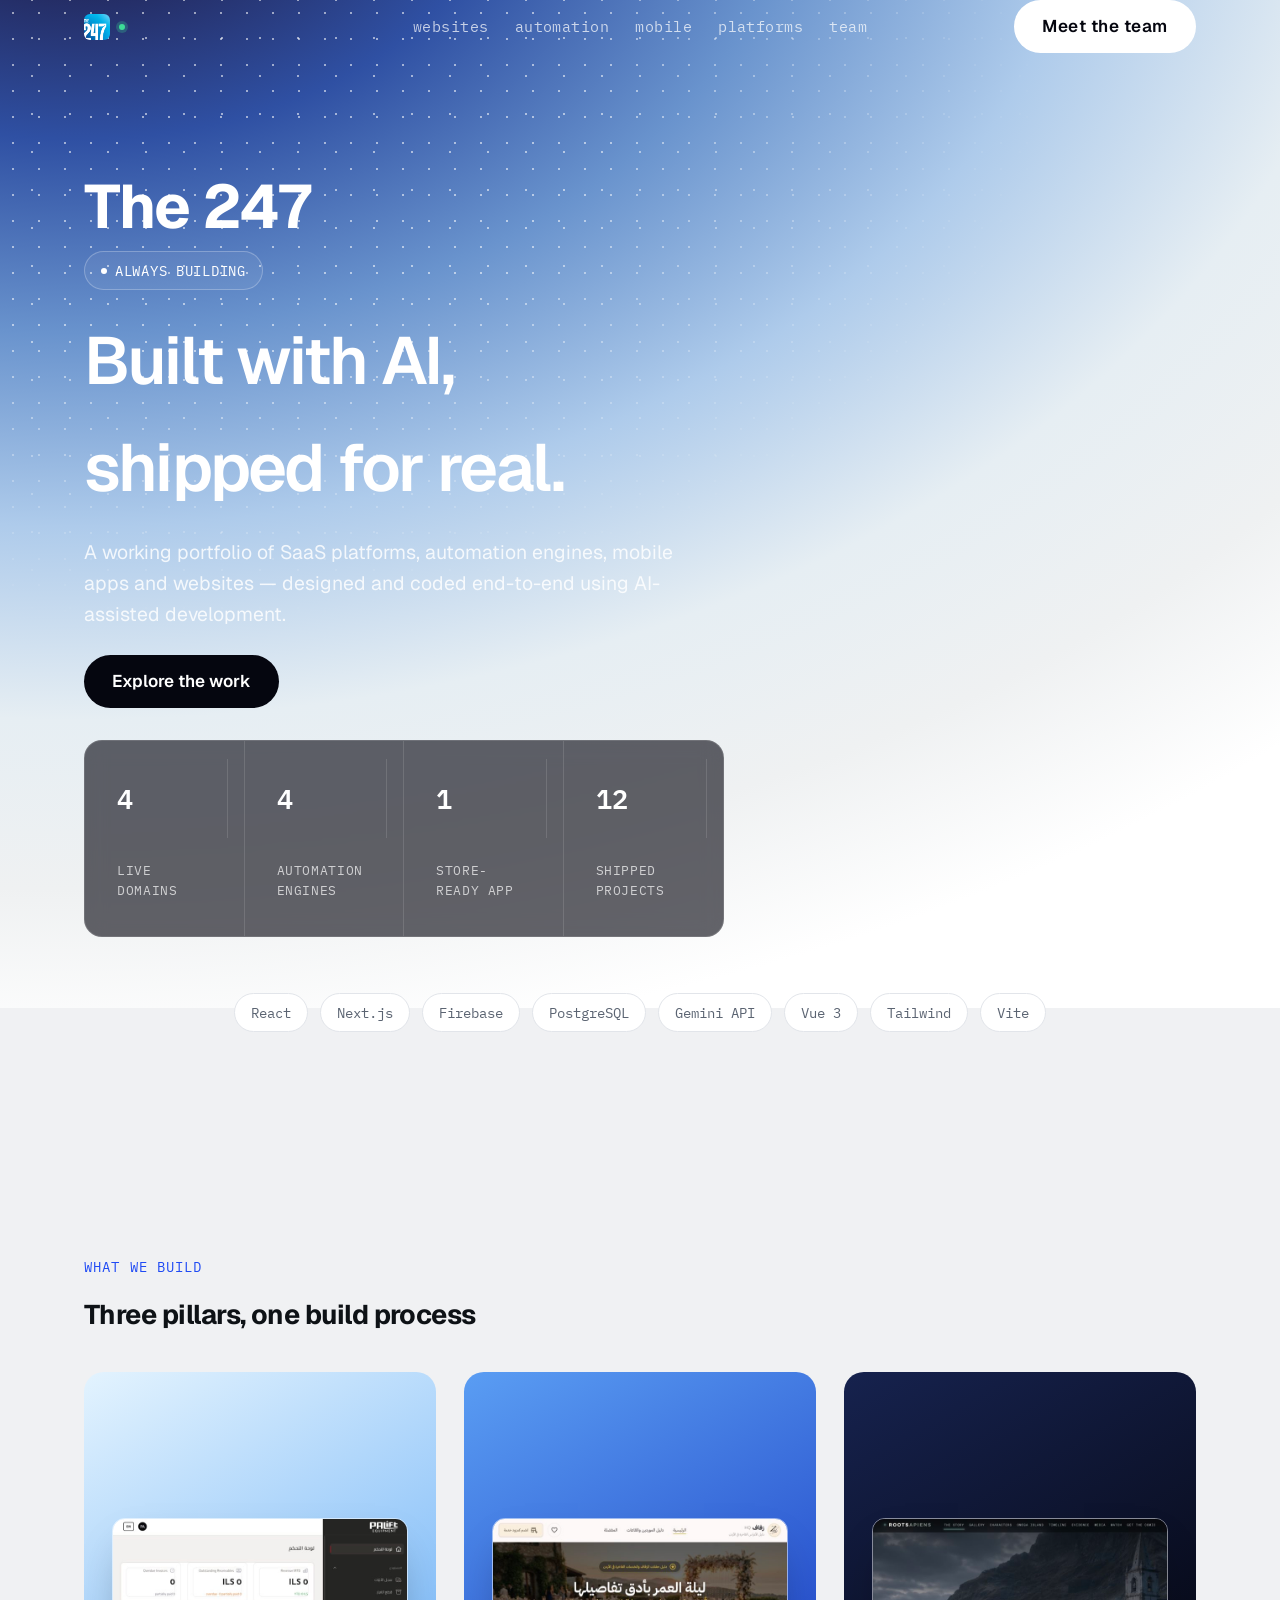
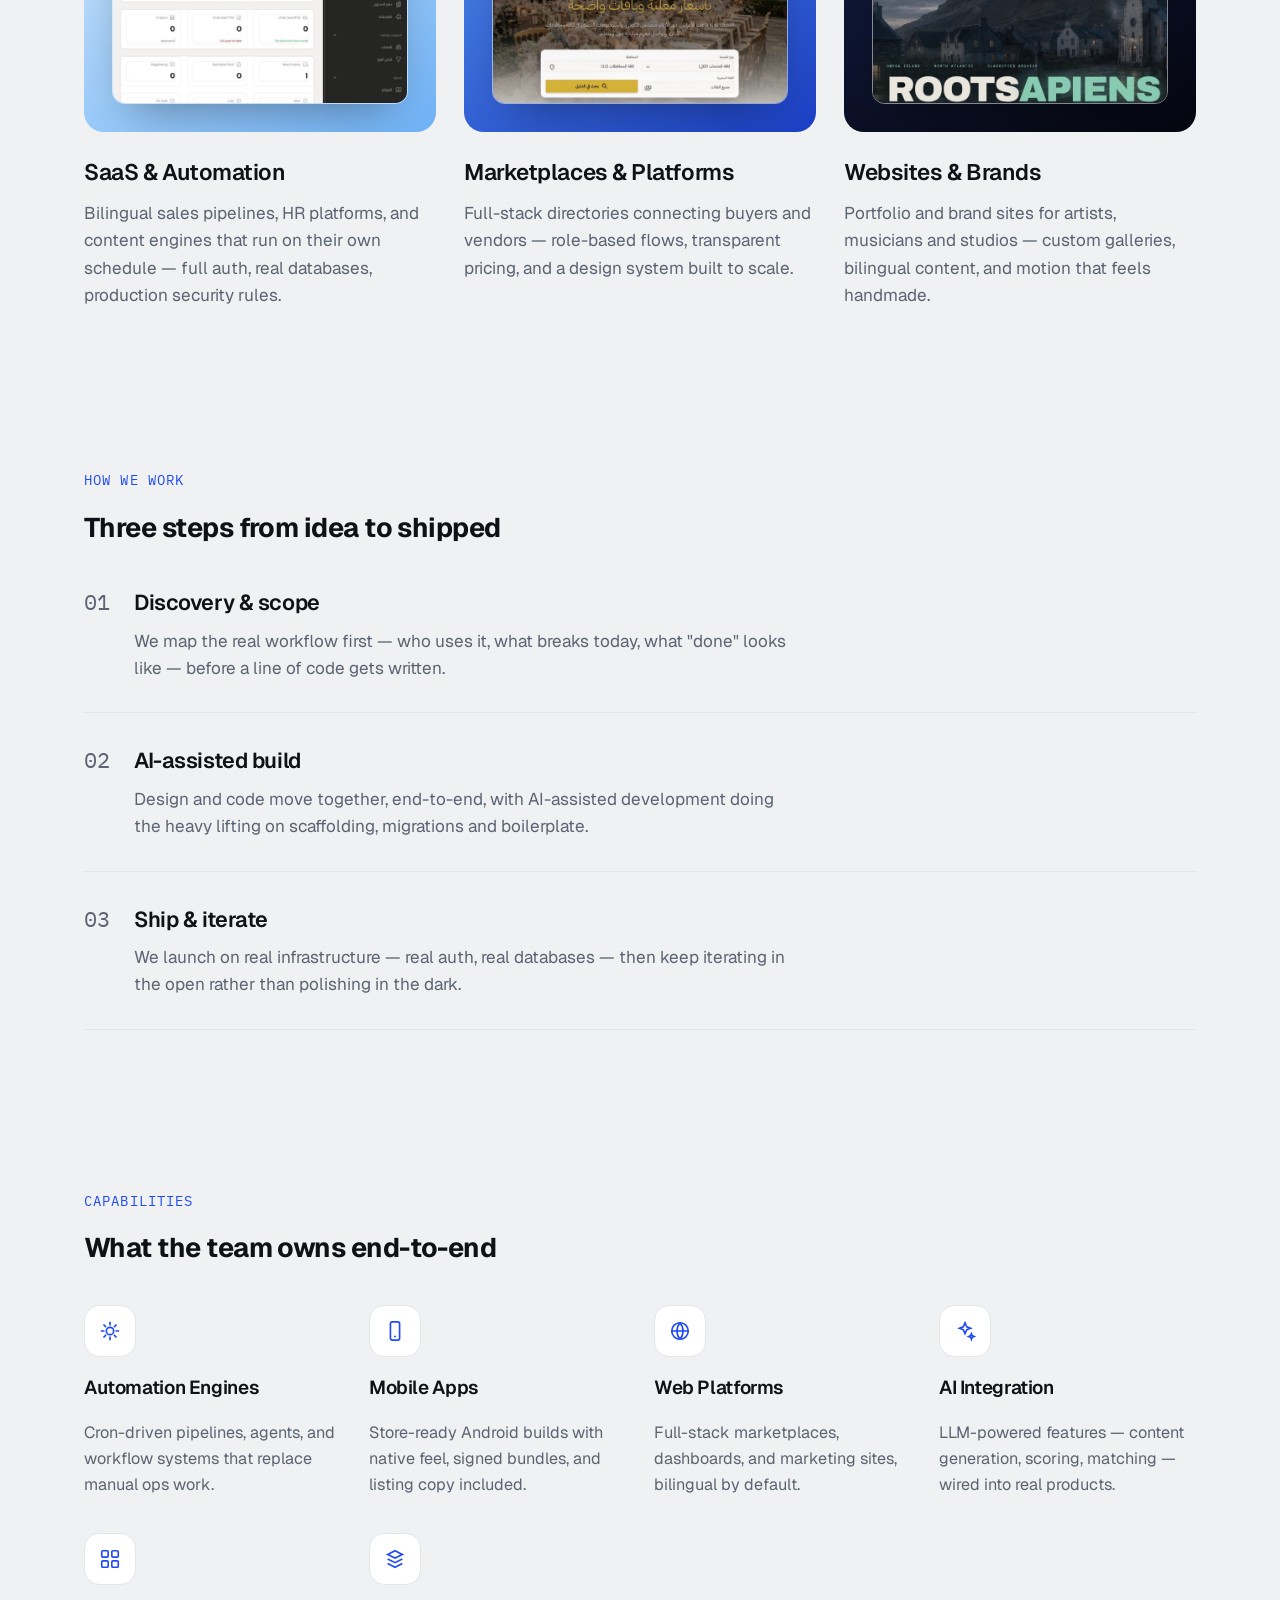
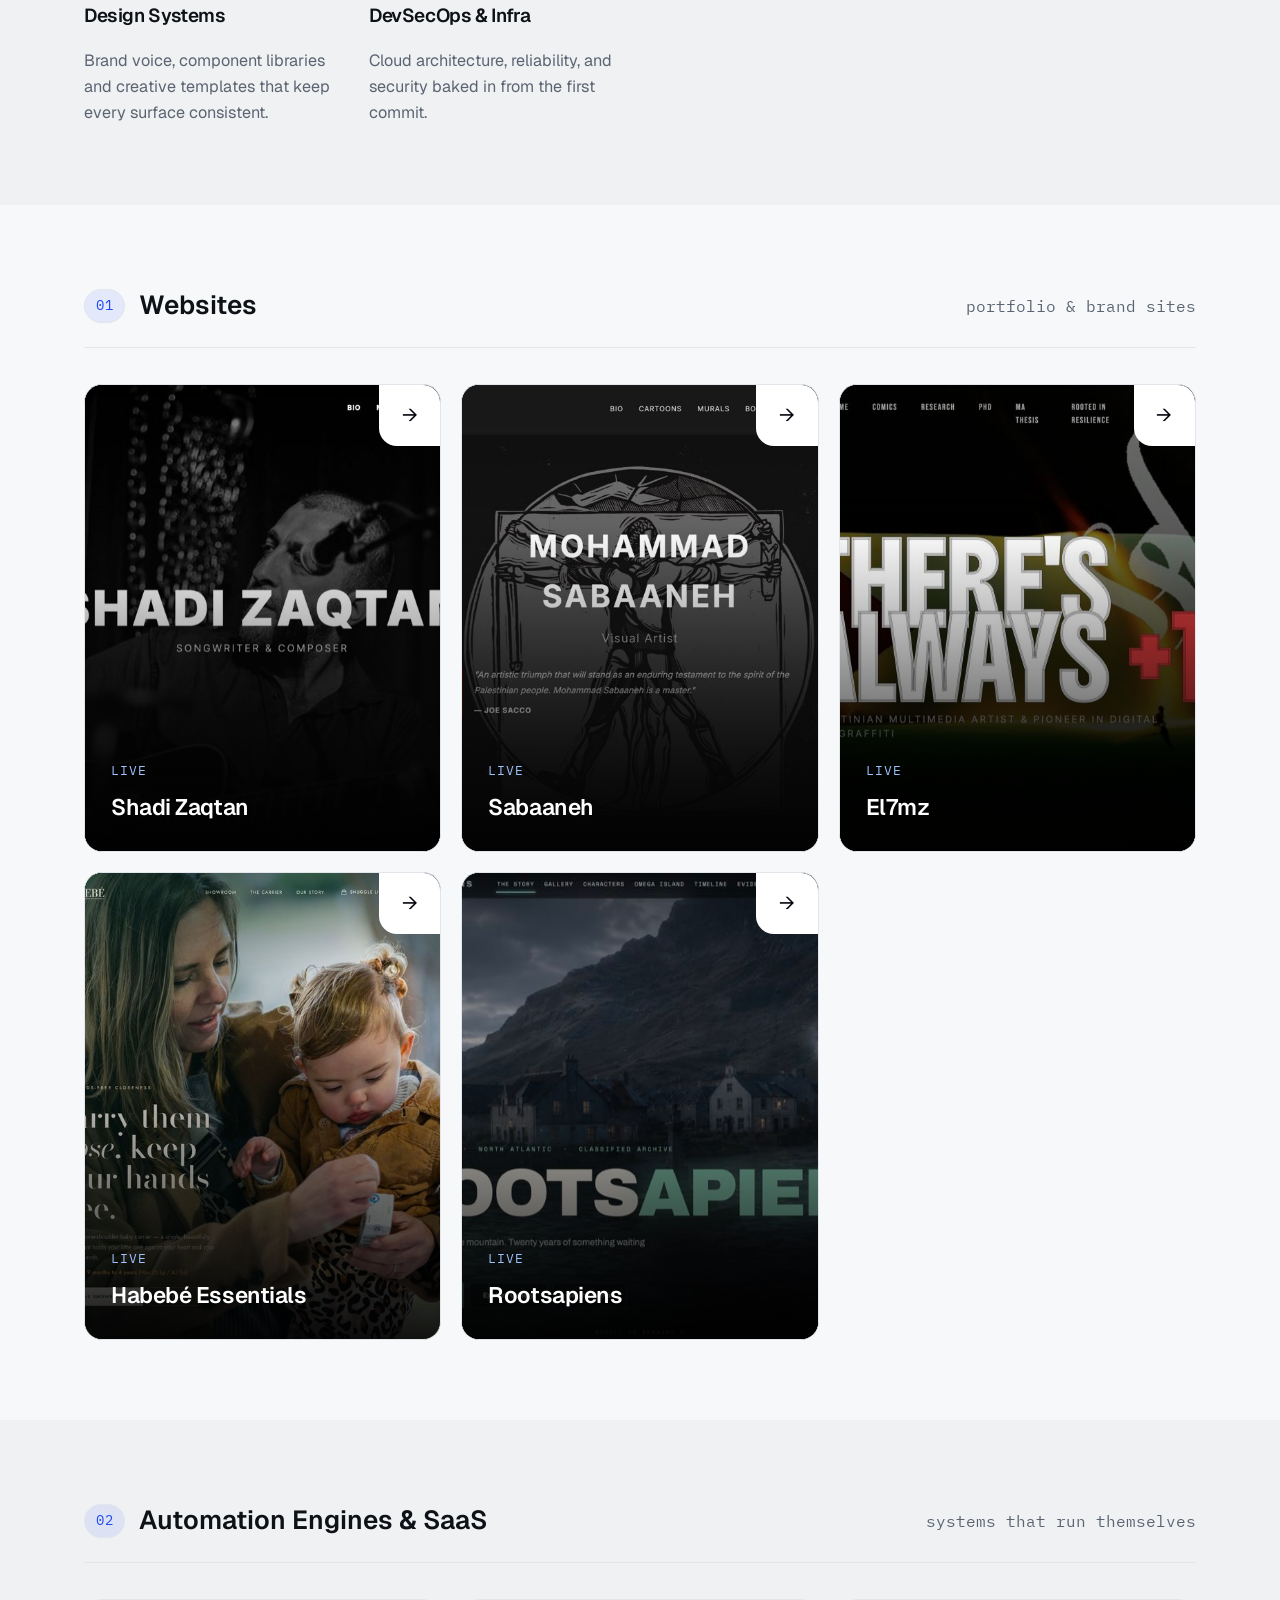
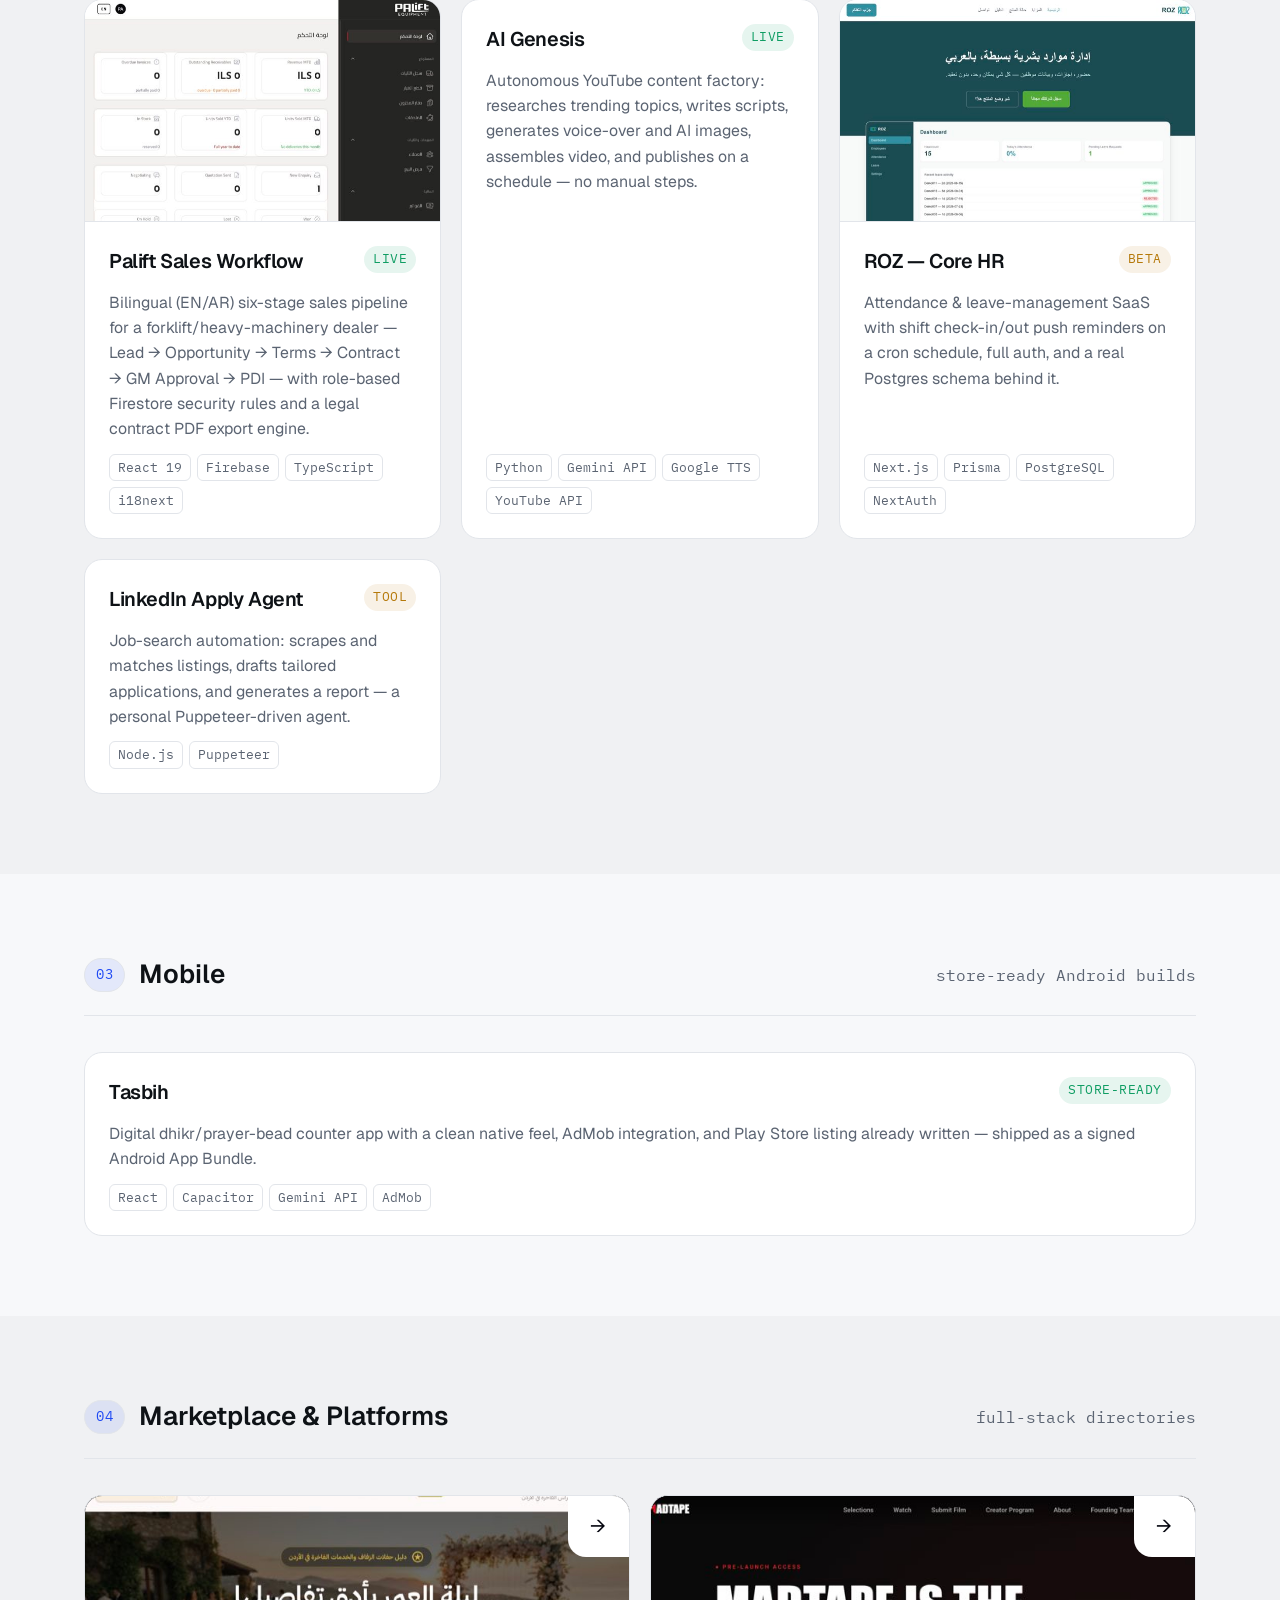
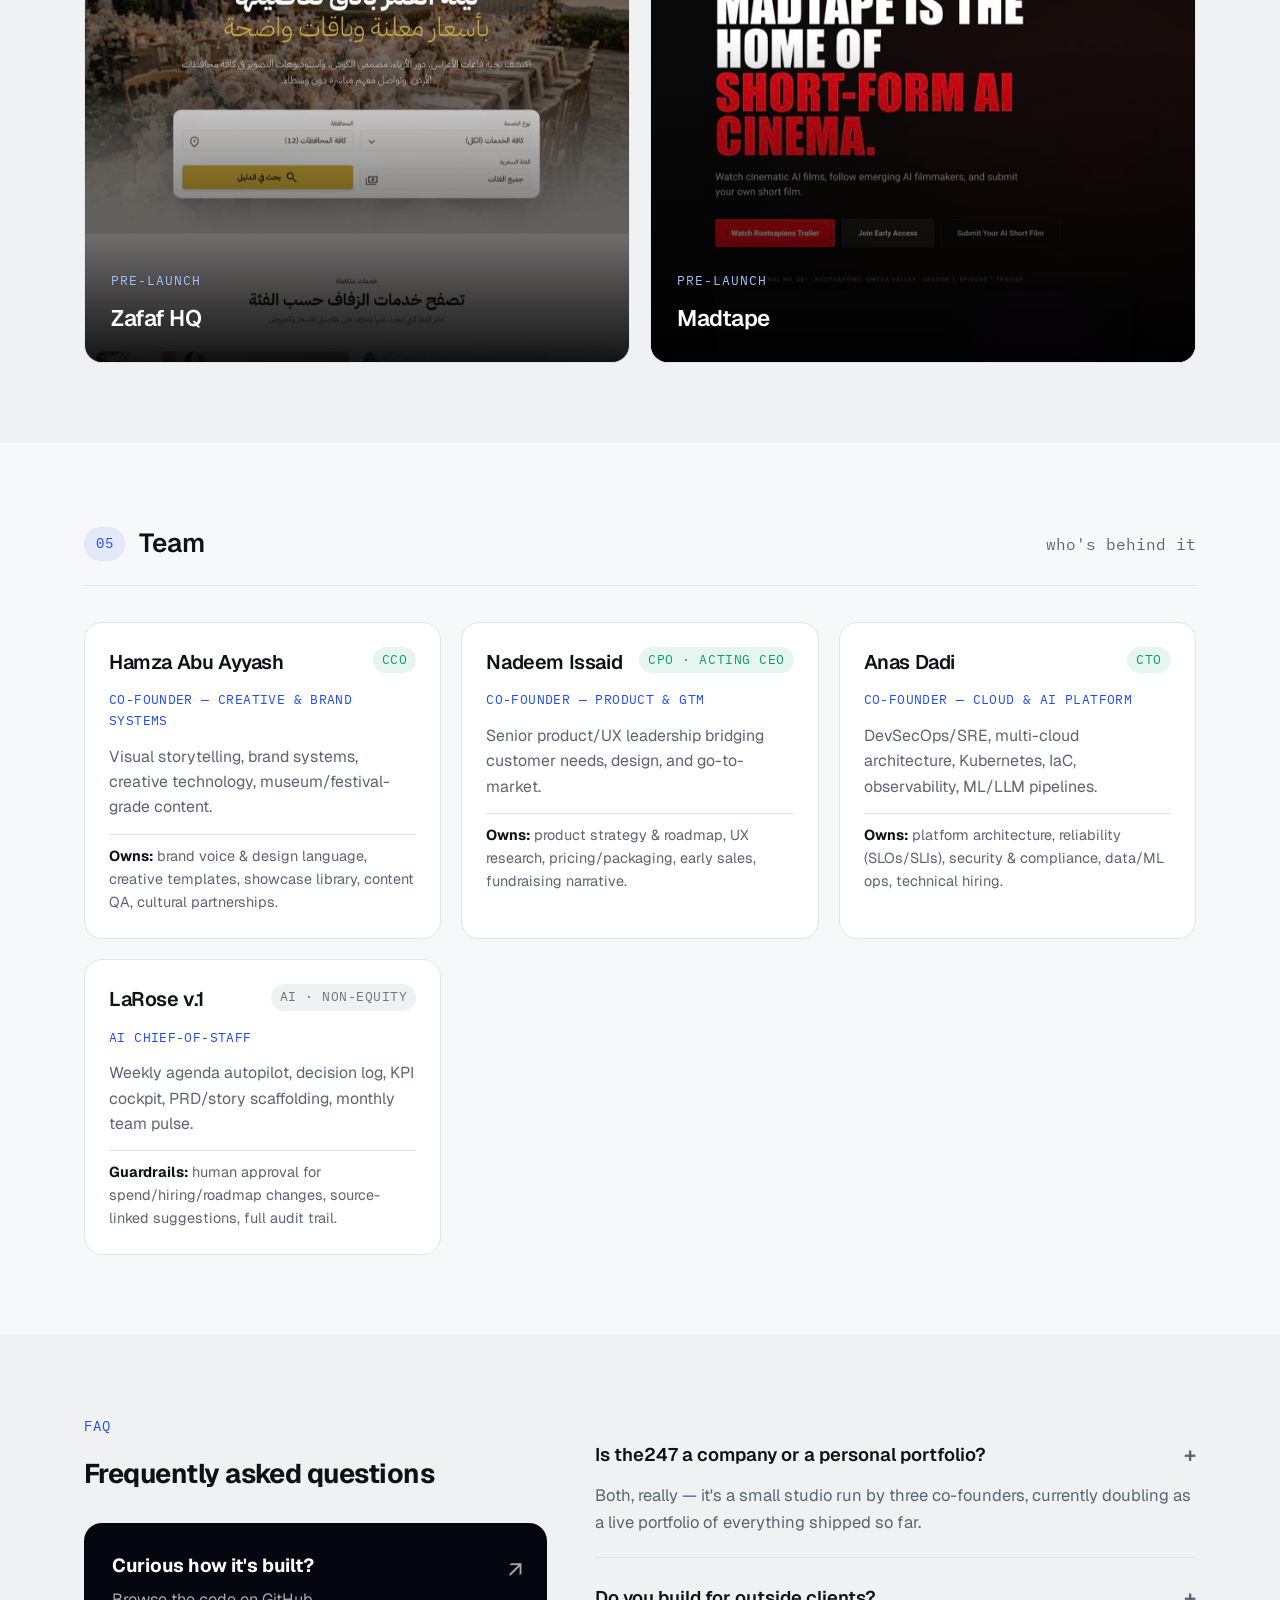
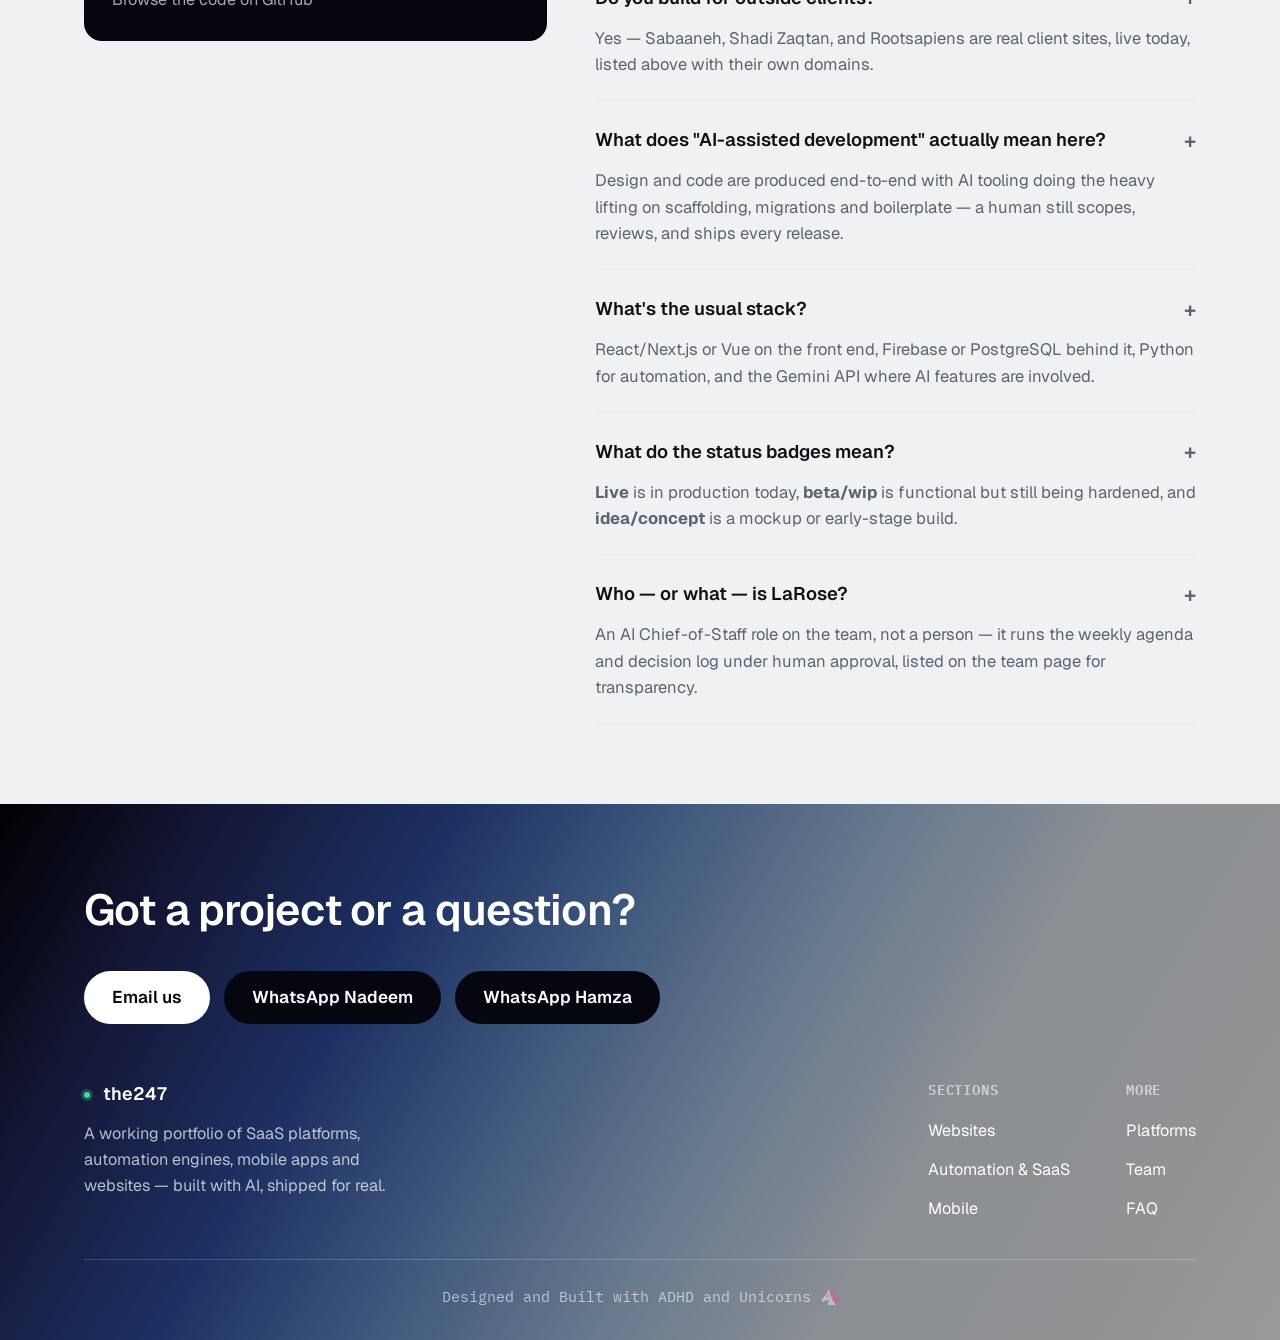
==== commit 3532c9ce: "Reorder Websites cards into unified case style, drop ROZ and archive cards Co-Authored-By: Claude So" ====
--- a/index.html
+++ b/index.html
@@ -19,7 +19,7 @@
 <meta name="robots" content="index, follow, max-image-preview:large">
 <meta name="theme-color" content="#1f4af4">
 <meta name="author" content="the247">
-<meta name="description" content="the247 is a studio building SaaS platforms, automation engines, mobile apps and websites end-to-end with AI-assisted development. Browse 14 shipped projects, live client sites, and the team behind them.">
+<meta name="description" content="the247 is a studio building SaaS platforms, automation engines, mobile apps and websites end-to-end with AI-assisted development. Browse 12 shipped projects, live client sites, and the team behind them.">
 <meta name="keywords" content="the247, AI-assisted development, SaaS studio, automation engine, web development studio, mobile app development, AI development agency, Jordan tech studio">
 
 <!-- Open Graph -->
@@ -210,26 +210,6 @@
       "@type": "ListItem", "position": 12,
       "item": {
         "@type": "WebSite",
-        "name": "The247 (archive)",
-        "description": "The original the247 site, before the rebuild — kept as a record of where this brand started.",
-        "url": "https://the247com.wordpress.com/",
-        "creator": { "@type": "Organization", "name": "the247" }
-      }
-    },
-    {
-      "@type": "ListItem", "position": 13,
-      "item": {
-        "@type": "WebSite",
-        "name": "ROZ",
-        "description": "Marketing/landing site for the ROZ HR product.",
-        "url": "https://roz-hr.com/",
-        "creator": { "@type": "Organization", "name": "the247" }
-      }
-    },
-    {
-      "@type": "ListItem", "position": 14,
-      "item": {
-        "@type": "WebSite",
         "name": "Habebé Essentials",
         "description": "E-commerce storefront for a premium baby-carrier brand — one-shoulder sling carriers handmade in small batches, with integrated Stripe checkout.",
         "url": "https://habebeessentials.com/",
@@ -534,7 +514,7 @@
       <div><div class="n">4</div><div class="l">live domains</div></div>
       <div><div class="n">4</div><div class="l">automation engines</div></div>
       <div><div class="n">1</div><div class="l">store-ready app</div></div>
-      <div><div class="n">14</div><div class="l">shipped projects</div></div>
+      <div><div class="n">12</div><div class="l">shipped projects</div></div>
     </div>
   </div>
   </div>
@@ -664,58 +644,32 @@
       <span class="section-title">Websites</span>
       <span class="section-note">portfolio &amp; brand sites</span>
     </div>
-    <div class="cases" style="margin-bottom:20px;">
-      <a class="case reveal" href="https://rootsapiens.com" target="_blank" rel="noopener">
-        <img src="shots/rootsapiens.jpg" alt="Rootsapiens screenshot" loading="lazy">
+    <div class="cases">
+      <a class="case reveal" href="https://shadizaqtan.com" target="_blank" rel="noopener">
+        <img src="shots/shadi.jpg" alt="Shadi Zaqtan screenshot" loading="lazy">
         <div class="case-arrow">→</div>
-        <div class="case-body"><div class="case-eyebrow">live</div><h3>Rootsapiens</h3></div>
+        <div class="case-body"><div class="case-eyebrow">live</div><h3>Shadi Zaqtan</h3></div>
       </a>
       <a class="case reveal" href="https://sabaaneh.com" target="_blank" rel="noopener">
         <img src="shots/sabaaneh.jpg" alt="Sabaaneh screenshot" loading="lazy">
         <div class="case-arrow">→</div>
         <div class="case-body"><div class="case-eyebrow">live</div><h3>Sabaaneh</h3></div>
       </a>
-      <a class="case reveal" href="https://shadizaqtan.com" target="_blank" rel="noopener">
-        <img src="shots/shadi.jpg" alt="Shadi Zaqtan screenshot" loading="lazy">
+      <a class="case reveal" href="https://el7mz.com/" target="_blank" rel="noopener">
+        <img src="shots/el7mz.jpg" alt="El7mz screenshot" loading="lazy">
         <div class="case-arrow">→</div>
-        <div class="case-body"><div class="case-eyebrow">live</div><h3>Shadi Zaqtan</h3></div>
+        <div class="case-body"><div class="case-eyebrow">live</div><h3>El7mz</h3></div>
       </a>
-    </div>
-    <div class="grid">
-      <div class="card reveal">
-        <div class="card-body">
-        <div class="card-top"><h3>The247 (archive)</h3><span class="status idea">legacy</span></div>
-        <p>The original the247 site, before the rebuild — kept as a record of where this brand started.</p>
-        <div class="stack"><span class="tag">WordPress</span></div>
-        <a class="card-link" href="https://the247com.wordpress.com/" target="_blank" rel="noopener">the247com.wordpress.com →</a>
-        </div>
-      </div>
-      <div class="card reveal">
-        <div class="card-body">
-        <div class="card-top"><h3>ROZ</h3><span class="status ok">live</span></div>
-        <p>Marketing/landing site for the ROZ HR product.</p>
-        <div class="stack"><span class="tag">Next.js</span><span class="tag">Tailwind</span></div>
-        <a class="card-link" href="https://roz-hr.com/" target="_blank" rel="noopener">roz-hr.com →</a>
-        </div>
-      </div>
-      <div class="card reveal">
-        <img class="card-thumb" src="shots/el7mz.jpg" alt="El7mz screenshot" loading="lazy">
-        <div class="card-body">
-        <div class="card-top"><h3>El7mz</h3><span class="status ok">live</span></div>
-        <p>Personal artist &amp; designer portfolio, including a feature on the "Rooted in Resilience" public art installation in Ghent.</p>
-        <div class="stack"><span class="tag">React</span><span class="tag">Vite</span><span class="tag">Framer Motion</span></div>
-        <a class="card-link" href="https://el7mz.com/" target="_blank" rel="noopener">el7mz.com →</a>
-        </div>
-      </div>
-      <div class="card reveal">
-        <img class="card-thumb" src="shots/habebee.jpg" alt="Habebé Essentials screenshot" loading="lazy">
-        <div class="card-body">
-        <div class="card-top"><h3>Habebé Essentials</h3><span class="status ok">live</span></div>
-        <p>E-commerce storefront for a premium baby-carrier brand — one-shoulder sling carriers handmade in small batches, with integrated Stripe checkout.</p>
-        <div class="stack"><span class="tag">E-commerce</span><span class="tag">Stripe</span></div>
-        <a class="card-link" href="https://habebeessentials.com/" target="_blank" rel="noopener">habebeessentials.com →</a>
-        </div>
-      </div>
+      <a class="case reveal" href="https://habebeessentials.com/" target="_blank" rel="noopener">
+        <img src="shots/habebee.jpg" alt="Habebé Essentials screenshot" loading="lazy">
+        <div class="case-arrow">→</div>
+        <div class="case-body"><div class="case-eyebrow">live</div><h3>Habebé Essentials</h3></div>
+      </a>
+      <a class="case reveal" href="https://rootsapiens.com" target="_blank" rel="noopener">
+        <img src="shots/rootsapiens.jpg" alt="Rootsapiens screenshot" loading="lazy">
+        <div class="case-arrow">→</div>
+        <div class="case-body"><div class="case-eyebrow">live</div><h3>Rootsapiens</h3></div>
+      </a>
     </div>
   </div>
 </section>
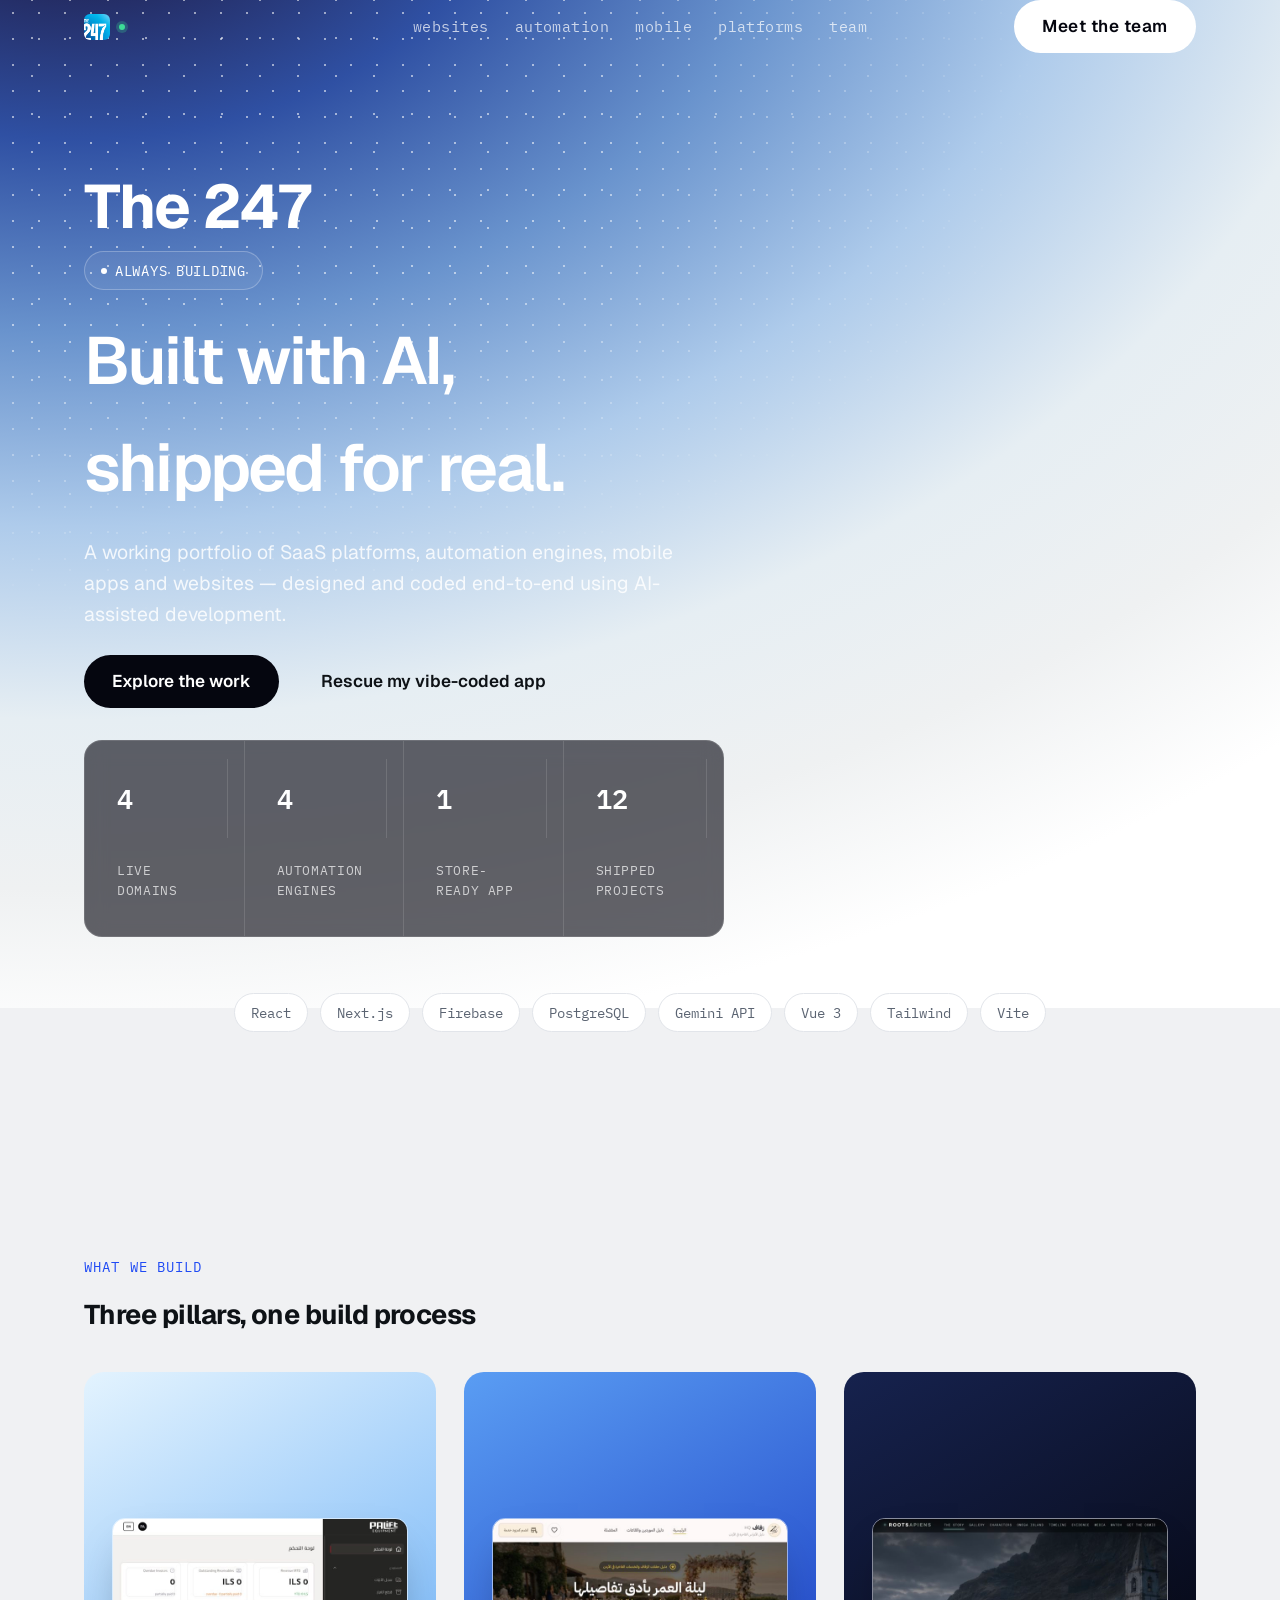
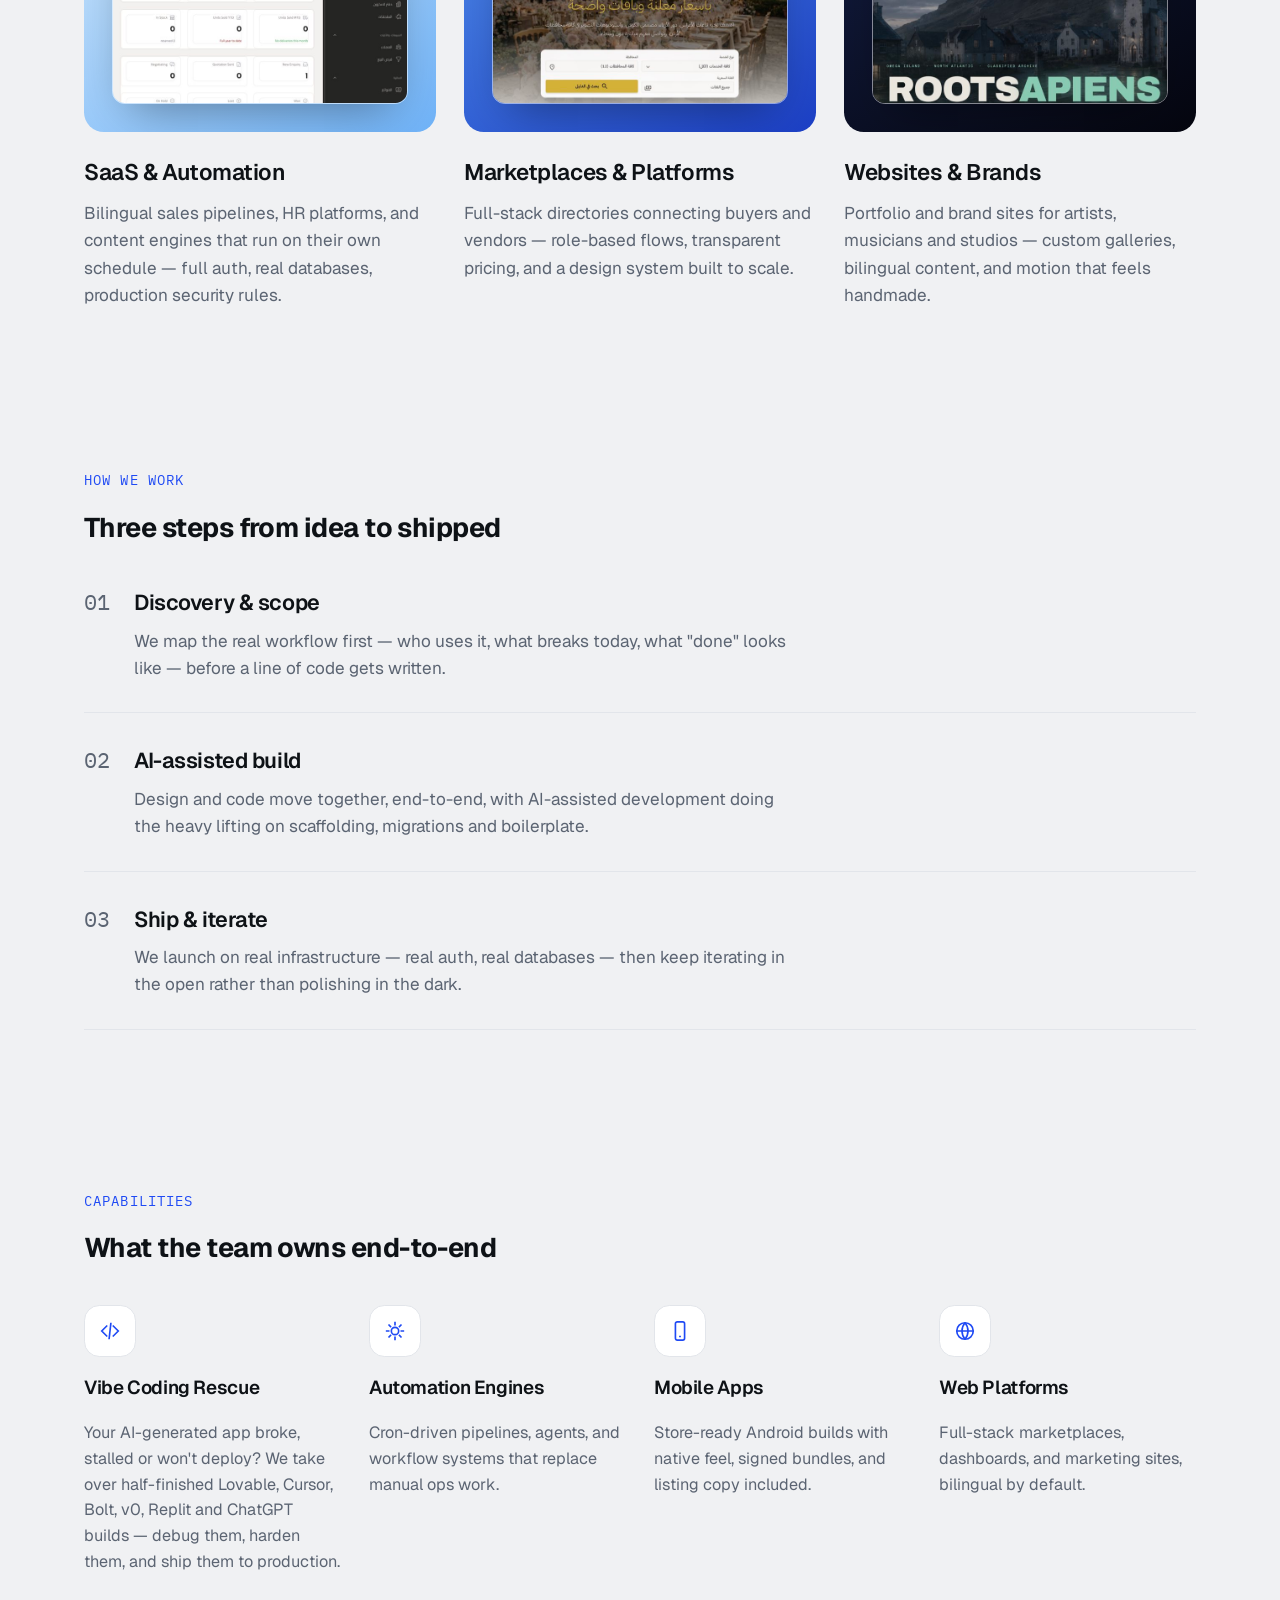
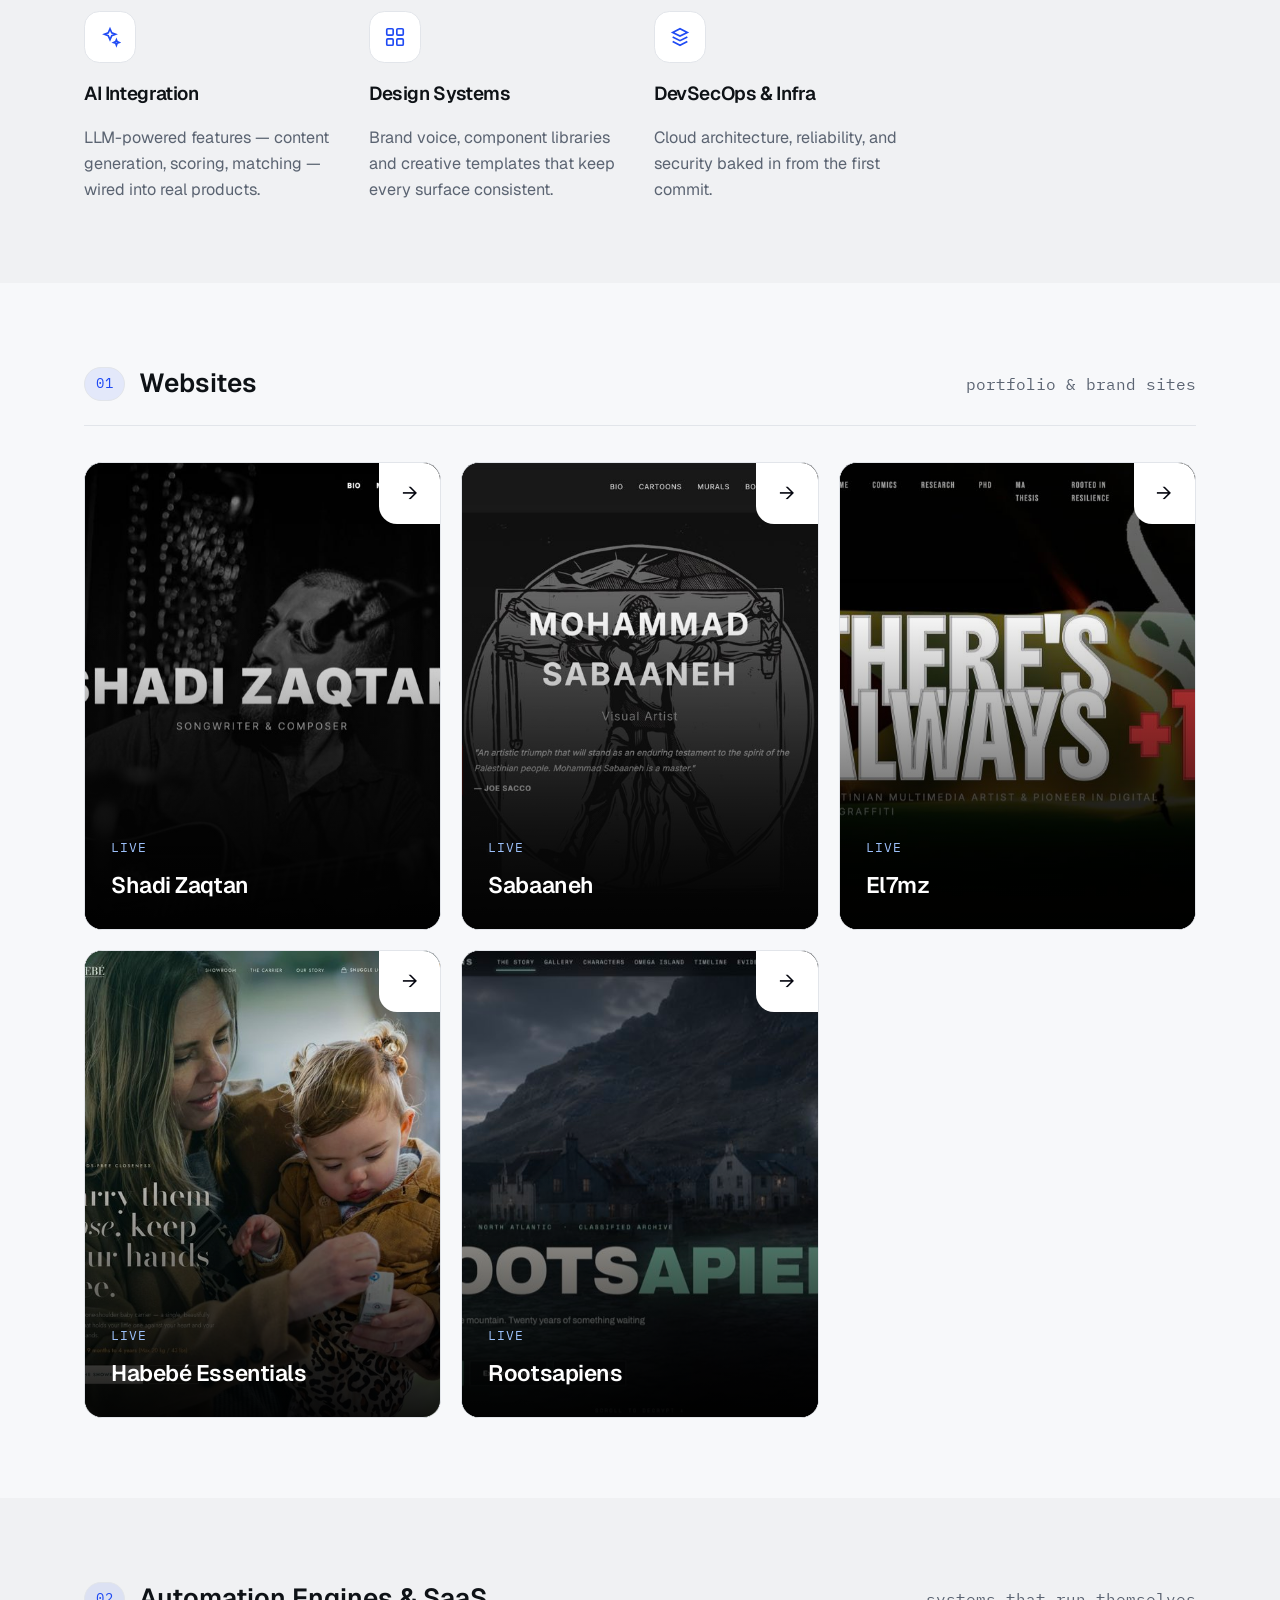
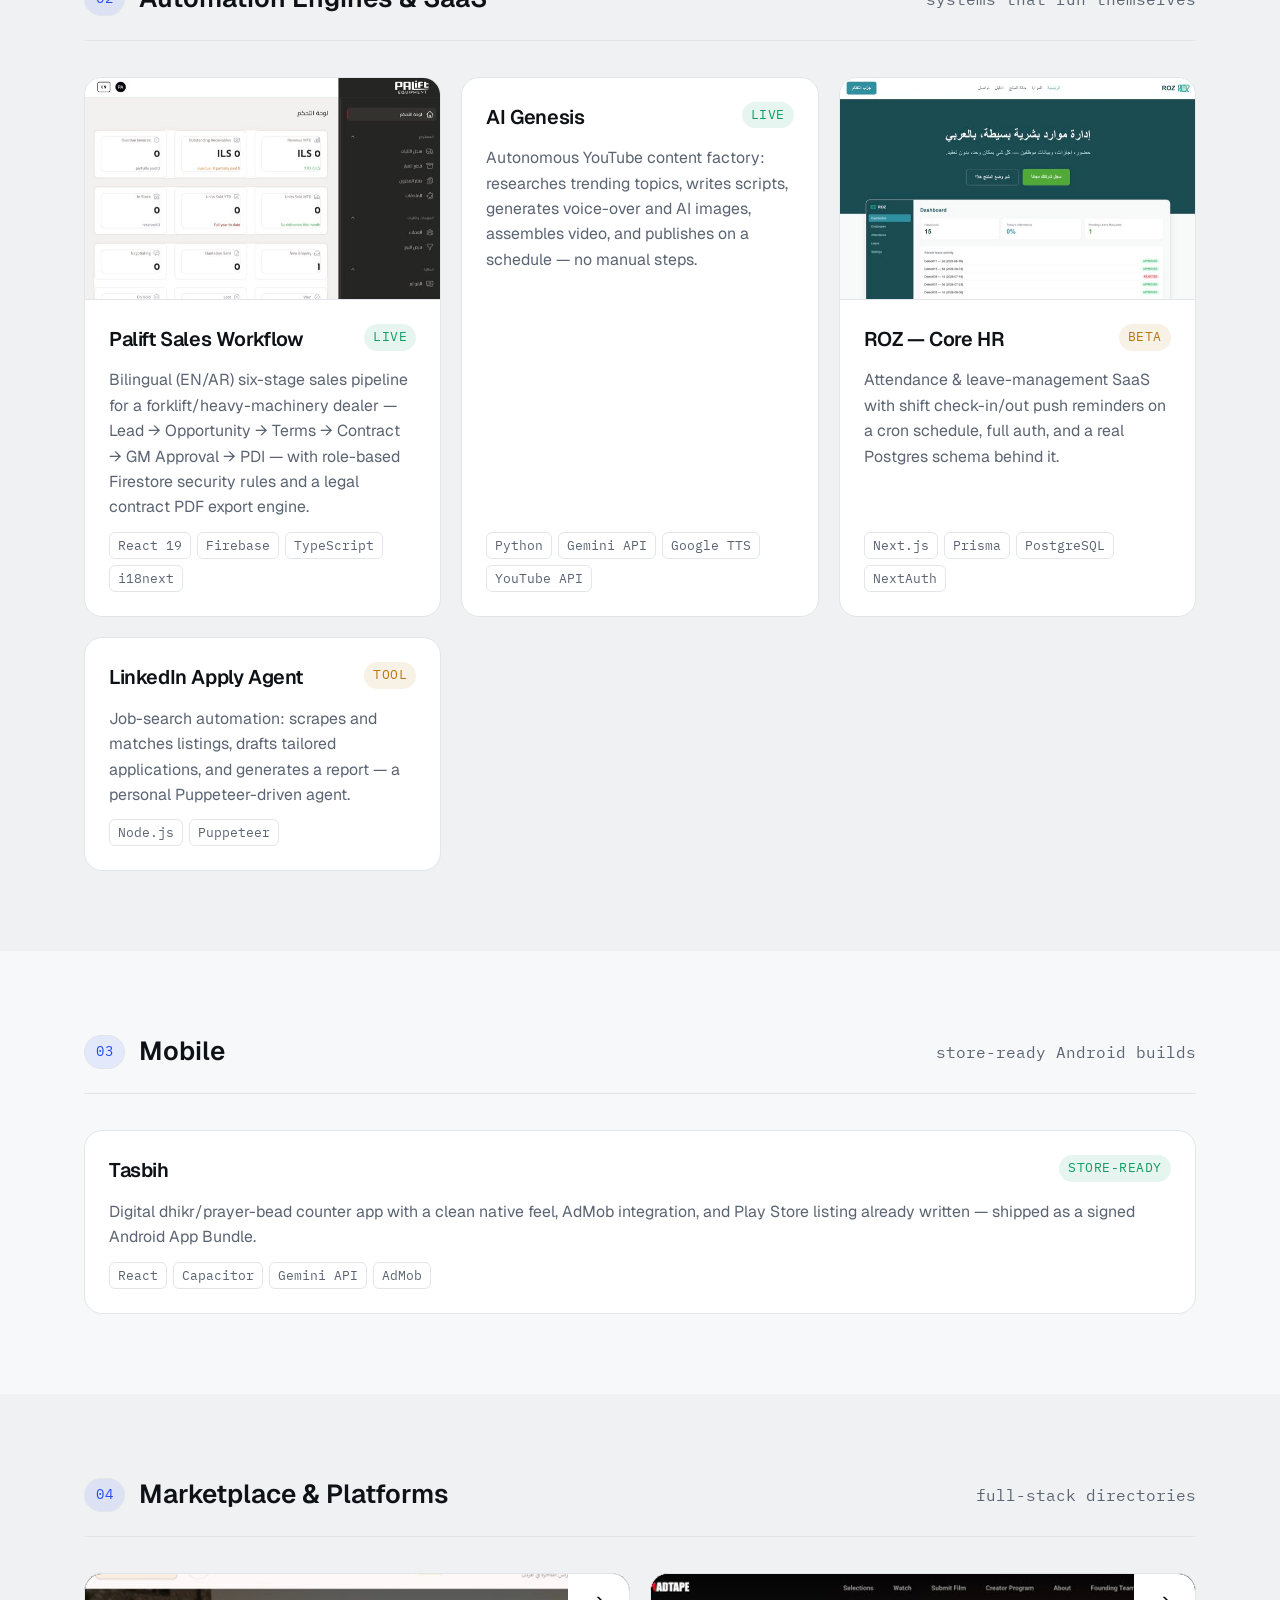
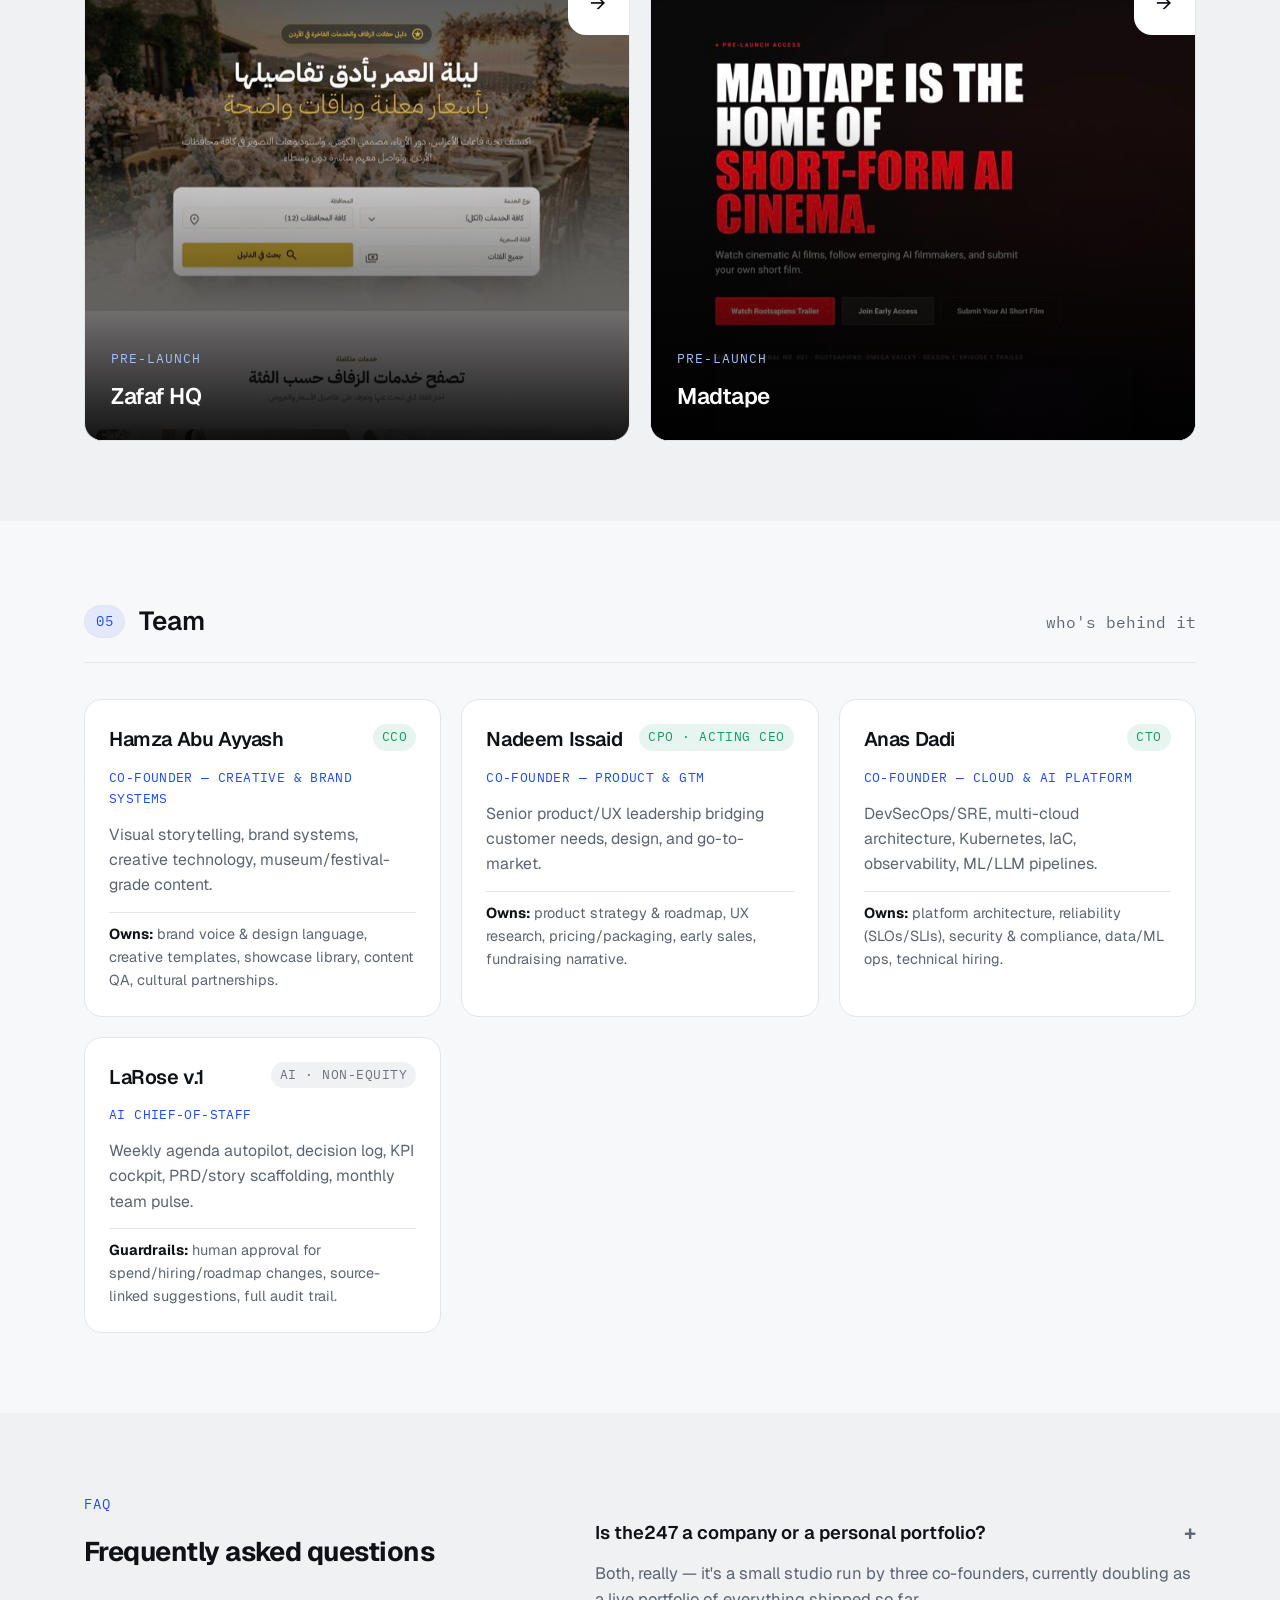
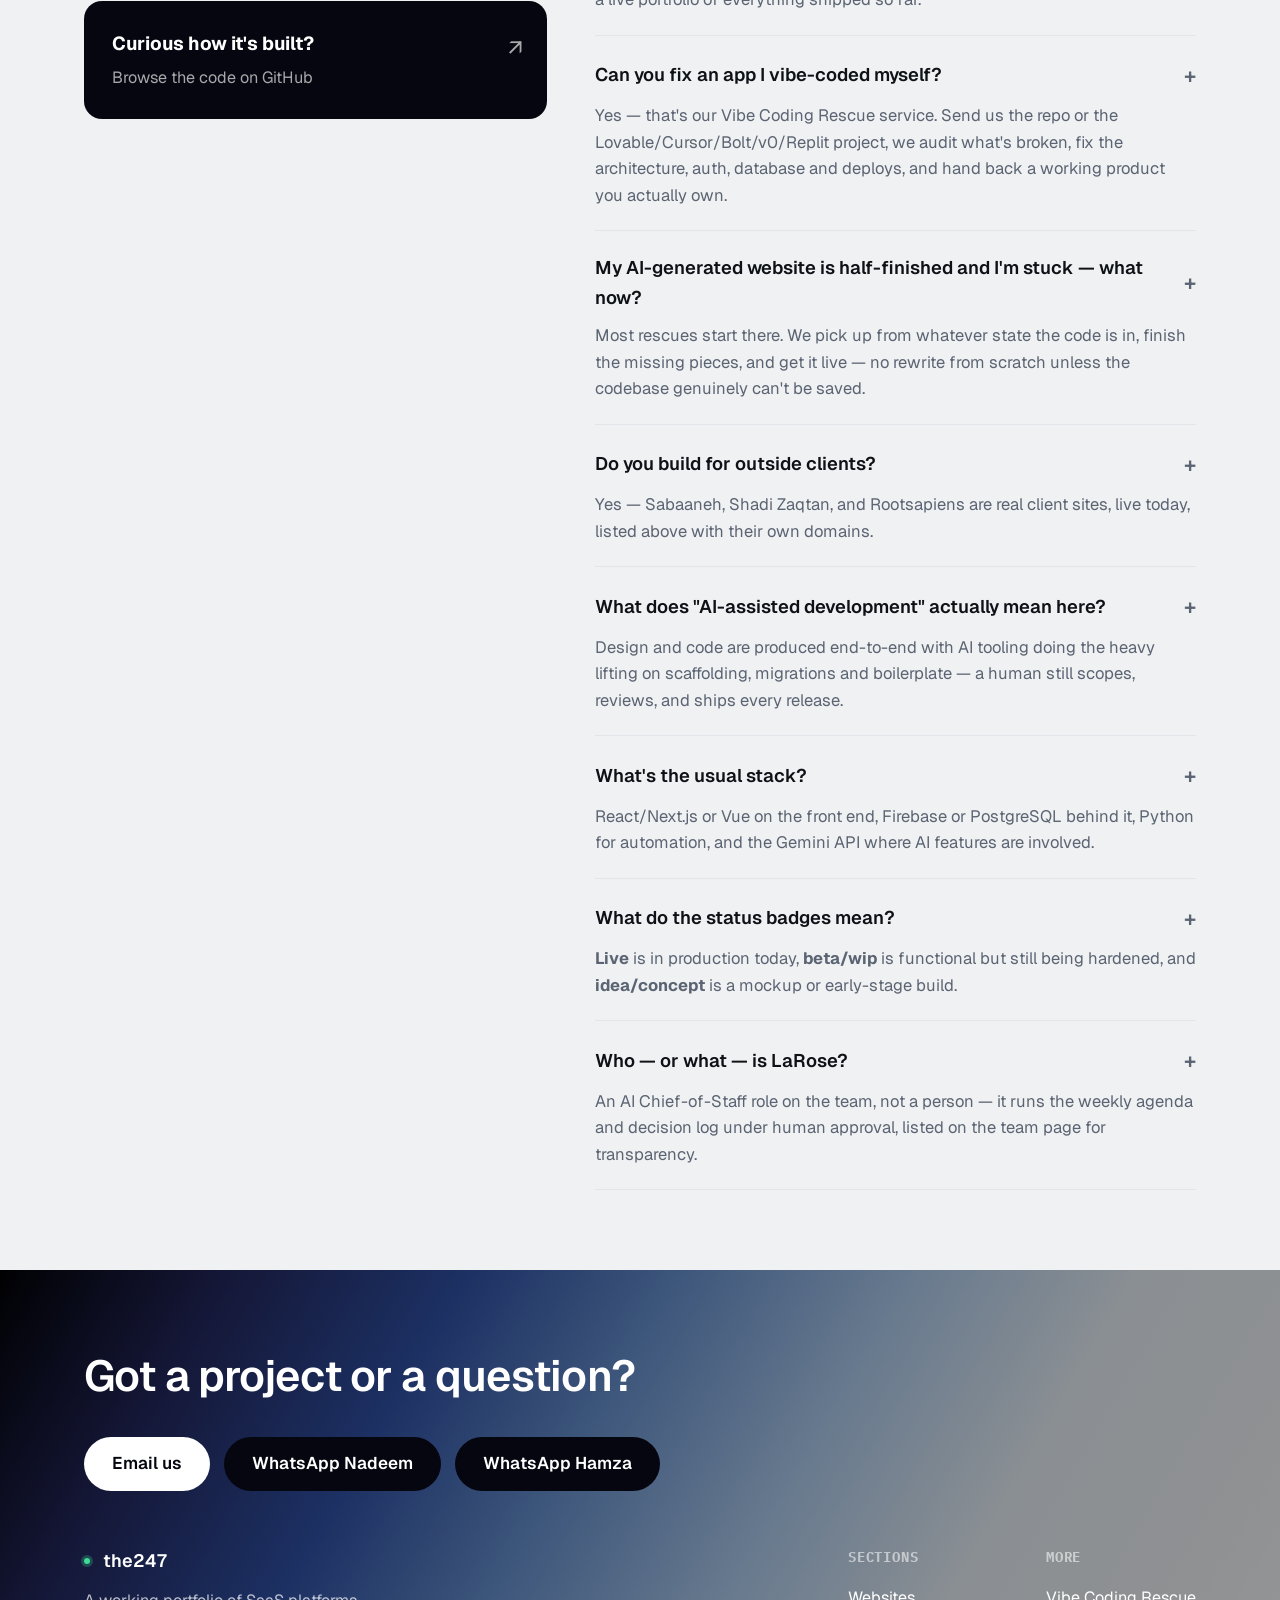
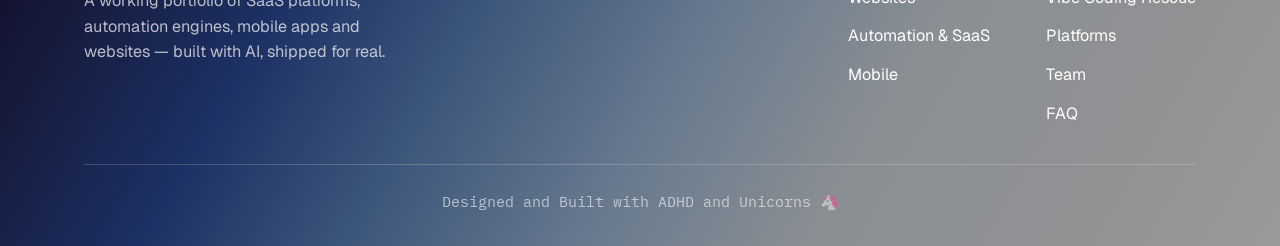
==== commit e000f312: "Add Vibe Coding Rescue service with SEO and LLM discoverability Adds a Vibe Coding Rescue capability" ====
--- a/index.html
+++ b/index.html
@@ -12,29 +12,29 @@
 </script>
 <meta charset="UTF-8">
 <meta name="viewport" content="width=device-width, initial-scale=1.0">
-<title>The247 | AI-Built SaaS, Automation & Web Studio</title>
+<title>The247 | Vibe Coding Rescue &amp; AI-Built SaaS, Automation &amp; Web Studio</title>
 <link rel="icon" type="image/png" href="Logo.png">
 <link rel="apple-touch-icon" href="Logo.png">
 <link rel="canonical" href="https://the-247.com/">
 <meta name="robots" content="index, follow, max-image-preview:large">
 <meta name="theme-color" content="#1f4af4">
 <meta name="author" content="the247">
-<meta name="description" content="the247 is a studio building SaaS platforms, automation engines, mobile apps and websites end-to-end with AI-assisted development. Browse 12 shipped projects, live client sites, and the team behind them.">
-<meta name="keywords" content="the247, AI-assisted development, SaaS studio, automation engine, web development studio, mobile app development, AI development agency, Jordan tech studio">
+<meta name="description" content="the247 is a studio building SaaS platforms, automation engines, mobile apps and websites end-to-end with AI-assisted development. We also rescue vibe-coded apps and websites — broken AI-generated projects from Lovable, Cursor, Bolt, v0 or Replit, debugged, finished and shipped to production.">
+<meta name="keywords" content="the247, vibe coding rescue, fix vibe coded app, rescue AI generated code, broken Lovable app, fix Cursor project, Bolt app not working, v0 app broken, Replit app fix, AI-assisted development, SaaS studio, automation engine, web development studio, mobile app development, AI development agency, Jordan tech studio">
 
 <!-- Open Graph -->
 <meta property="og:type" content="website">
 <meta property="og:site_name" content="the247">
-<meta property="og:title" content="The247 | AI-Built SaaS, Automation & Web Studio">
-<meta property="og:description" content="A working portfolio of SaaS platforms, automation engines, mobile apps and websites — designed and coded end-to-end using AI-assisted development.">
+<meta property="og:title" content="The247 | Vibe Coding Rescue &amp; AI-Built SaaS, Automation &amp; Web Studio">
+<meta property="og:description" content="Vibe coding rescue: we fix and ship broken AI-generated apps. Plus a working portfolio of SaaS platforms, automation engines, mobile apps and websites — designed and coded end-to-end using AI-assisted development.">
 <meta property="og:url" content="https://the-247.com/">
 <meta property="og:image" content="https://the-247.com/Logo.png">
 <meta property="og:locale" content="en_US">
 
 <!-- Twitter -->
 <meta name="twitter:card" content="summary">
-<meta name="twitter:title" content="The247 | AI-Built SaaS, Automation & Web Studio">
-<meta name="twitter:description" content="A working portfolio of SaaS platforms, automation engines, mobile apps and websites — designed and coded end-to-end using AI-assisted development.">
+<meta name="twitter:title" content="The247 | Vibe Coding Rescue &amp; AI-Built SaaS, Automation &amp; Web Studio">
+<meta name="twitter:description" content="Vibe coding rescue: we fix and ship broken AI-generated apps. Plus a working portfolio of SaaS platforms, automation engines, mobile apps and websites — designed and coded end-to-end using AI-assisted development.">
 <meta name="twitter:image" content="https://the-247.com/Logo.png">
 
 <link rel="preconnect" href="https://fonts.googleapis.com">
@@ -83,6 +83,47 @@
 <script type="application/ld+json">
 {
   "@context": "https://schema.org",
+  "@type": "Service",
+  "name": "Vibe Coding Rescue",
+  "alternateName": ["Fix my vibe coded app", "AI-generated code rescue", "Rescue a broken Lovable / Cursor / Bolt / v0 / Replit project"],
+  "serviceType": "Software debugging, completion and deployment of AI-generated applications and websites",
+  "description": "the247 takes over broken, stalled or half-finished vibe-coded apps and websites — projects generated with Lovable, Cursor, Bolt, v0, Replit, Windsurf or ChatGPT — audits the codebase, fixes architecture, auth, database and deployment, and ships them to production.",
+  "url": "https://the-247.com/#vibe-coding-rescue",
+  "areaServed": "Worldwide",
+  "availableChannel": {
+    "@type": "ServiceChannel",
+    "serviceUrl": "https://the-247.com/#vibe-coding-rescue",
+    "servicePhone": "+32494829360"
+  },
+  "provider": { "@type": "Organization", "name": "the247", "url": "https://the-247.com/" }
+}
+</script>
+<script type="application/ld+json">
+{
+  "@context": "https://schema.org",
+  "@type": "FAQPage",
+  "mainEntity": [
+    {
+      "@type": "Question",
+      "name": "Can you fix an app I vibe-coded myself?",
+      "acceptedAnswer": { "@type": "Answer", "text": "Yes \u2014 that's our Vibe Coding Rescue service. Send us the repo or the Lovable/Cursor/Bolt/v0/Replit project, we audit what's broken, fix the architecture, auth, database and deploys, and hand back a working product you actually own." }
+    },
+    {
+      "@type": "Question",
+      "name": "My AI-generated website is half-finished and I'm stuck \u2014 what now?",
+      "acceptedAnswer": { "@type": "Answer", "text": "Most rescues start there. We pick up from whatever state the code is in, finish the missing pieces, and get it live \u2014 no rewrite from scratch unless the codebase genuinely can't be saved." }
+    },
+    {
+      "@type": "Question",
+      "name": "What does \"AI-assisted development\" actually mean here?",
+      "acceptedAnswer": { "@type": "Answer", "text": "Design and code are produced end-to-end with AI tooling doing the heavy lifting on scaffolding, migrations and boilerplate \u2014 a human still scopes, reviews, and ships every release." }
+    }
+  ]
+}
+</script>
+<script type="application/ld+json">
+{
+  "@context": "https://schema.org",
   "@type": "ItemList",
   "name": "the247 shipped projects",
   "itemListElement": [
@@ -509,6 +550,7 @@
     <p class="reveal">A working portfolio of SaaS platforms, automation engines, mobile apps and websites — designed and coded end-to-end using AI-assisted development.</p>
     <div class="hero-actions reveal">
       <a class="btn btn-dark" href="#websites">Explore the work</a>
+      <a class="btn" href="#vibe-coding-rescue">Rescue my vibe-coded app</a>
     </div>
     <div class="readout reveal">
       <div><div class="n">4</div><div class="l">live domains</div></div>
@@ -603,6 +645,11 @@
       <h2>What the team owns end-to-end</h2>
     </div>
     <div class="cap-grid">
+      <div class="cap reveal" id="vibe-coding-rescue">
+        <div class="cap-icon"><svg width="22" height="22" viewBox="0 0 24 24" fill="none" stroke="currentColor" stroke-width="1.8"><path d="M9 18l-6-6 6-6M15 6l6 6-6 6"/><path d="M13 3l-2 18"/></svg></div>
+        <h3>Vibe Coding Rescue</h3>
+        <p>Your AI-generated app broke, stalled or won't deploy? We take over half-finished Lovable, Cursor, Bolt, v0, Replit and ChatGPT builds — debug them, harden them, and ship them to production.</p>
+      </div>
       <div class="cap reveal">
         <div class="cap-icon"><svg width="22" height="22" viewBox="0 0 24 24" fill="none" stroke="currentColor" stroke-width="1.8"><path d="M12 2v4M12 18v4M4.9 4.9l2.8 2.8M16.3 16.3l2.8 2.8M2 12h4M18 12h4M4.9 19.1l2.8-2.8M16.3 7.7l2.8-2.8"/><circle cx="12" cy="12" r="4"/></svg></div>
         <h3>Automation Engines</h3>
@@ -822,6 +869,14 @@
           <div class="faq-a">Both, really — it's a small studio run by three co-founders, currently doubling as a live portfolio of everything shipped so far.</div>
         </div>
         <div class="faq-item reveal">
+          <div class="faq-q">Can you fix an app I vibe-coded myself? <span class="plus">+</span></div>
+          <div class="faq-a">Yes — that's our Vibe Coding Rescue service. Send us the repo or the Lovable/Cursor/Bolt/v0/Replit project, we audit what's broken, fix the architecture, auth, database and deploys, and hand back a working product you actually own.</div>
+        </div>
+        <div class="faq-item reveal">
+          <div class="faq-q">My AI-generated website is half-finished and I'm stuck — what now? <span class="plus">+</span></div>
+          <div class="faq-a">Most rescues start there. We pick up from whatever state the code is in, finish the missing pieces, and get it live — no rewrite from scratch unless the codebase genuinely can't be saved.</div>
+        </div>
+        <div class="faq-item reveal">
           <div class="faq-q">Do you build for outside clients? <span class="plus">+</span></div>
           <div class="faq-a">Yes — Sabaaneh, Shadi Zaqtan, and Rootsapiens are real client sites, live today, listed above with their own domains.</div>
         </div>
@@ -874,6 +929,7 @@
         <div class="footer-col">
           <h4>More</h4>
           <ul>
+            <li><a href="#vibe-coding-rescue">Vibe Coding Rescue</a></li>
             <li><a href="#apps">Platforms</a></li>
             <li><a href="#team">Team</a></li>
             <li><a href="#faq">FAQ</a></li>
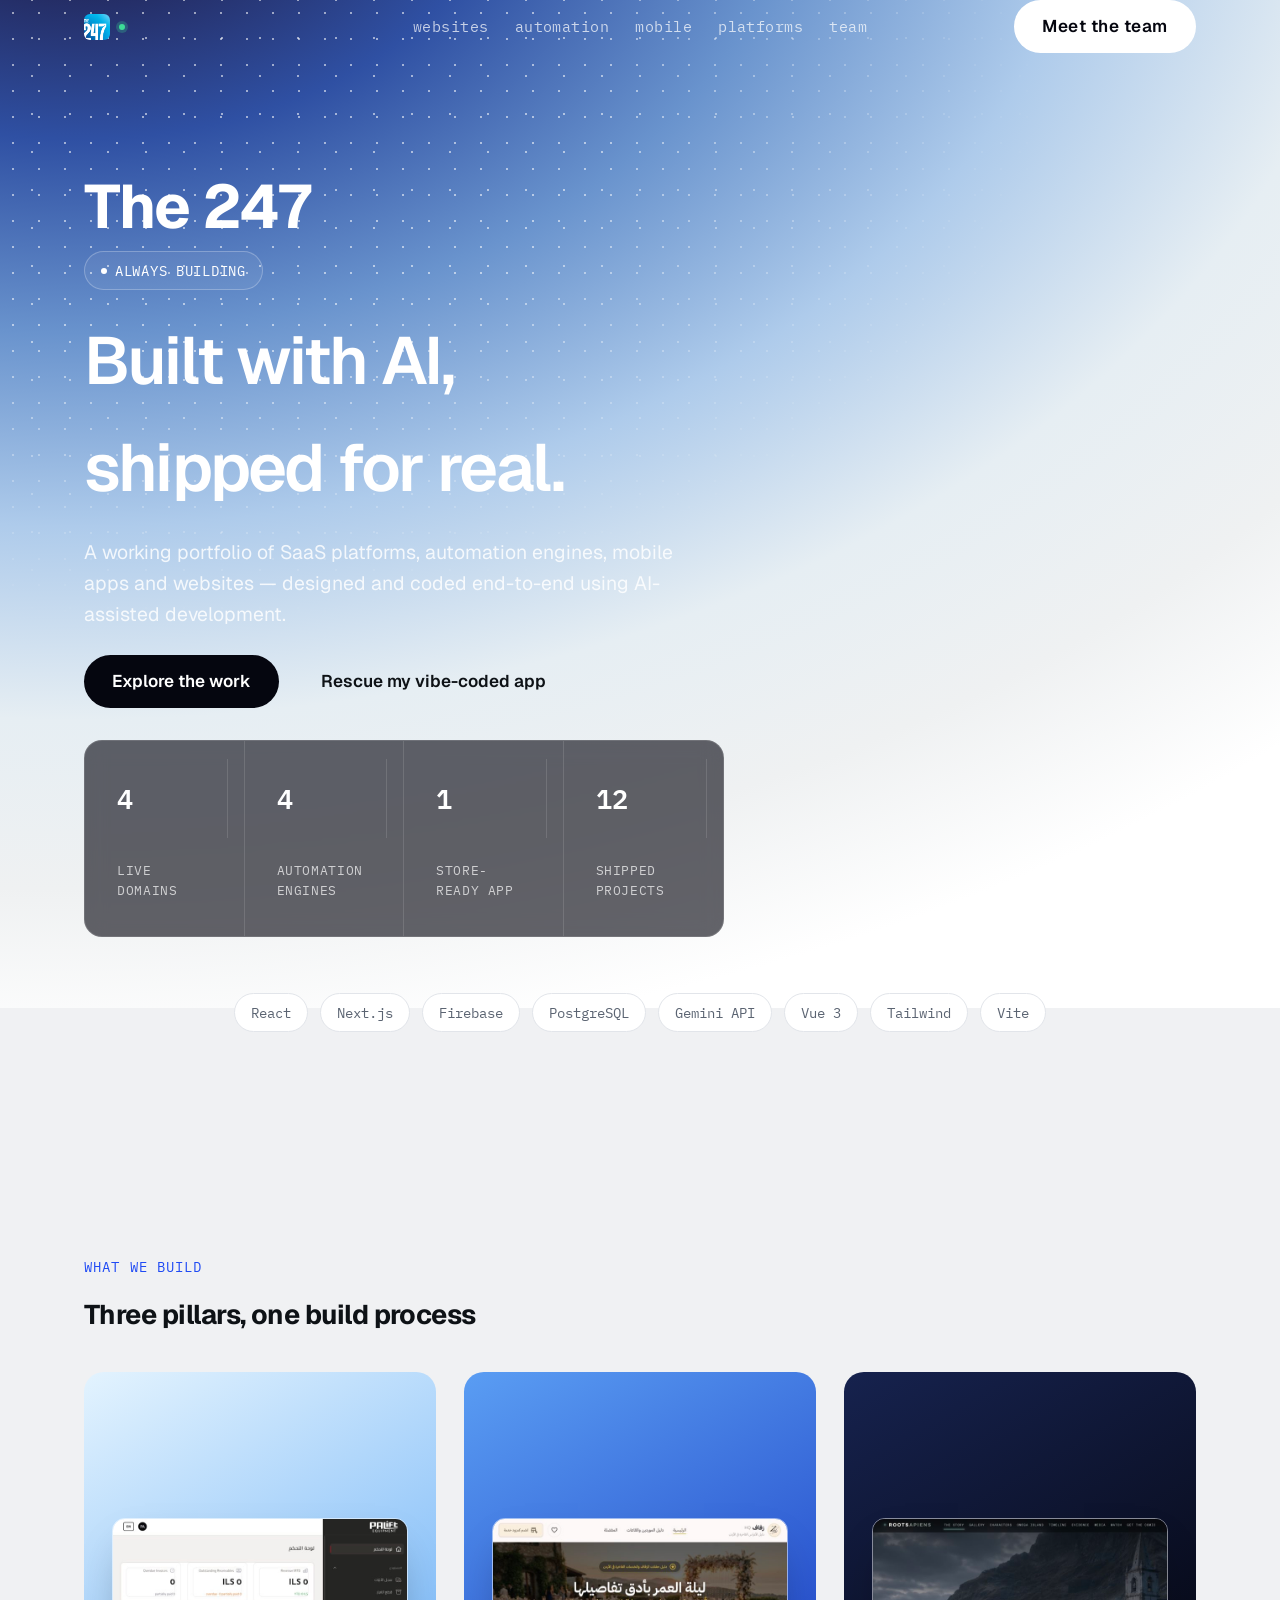
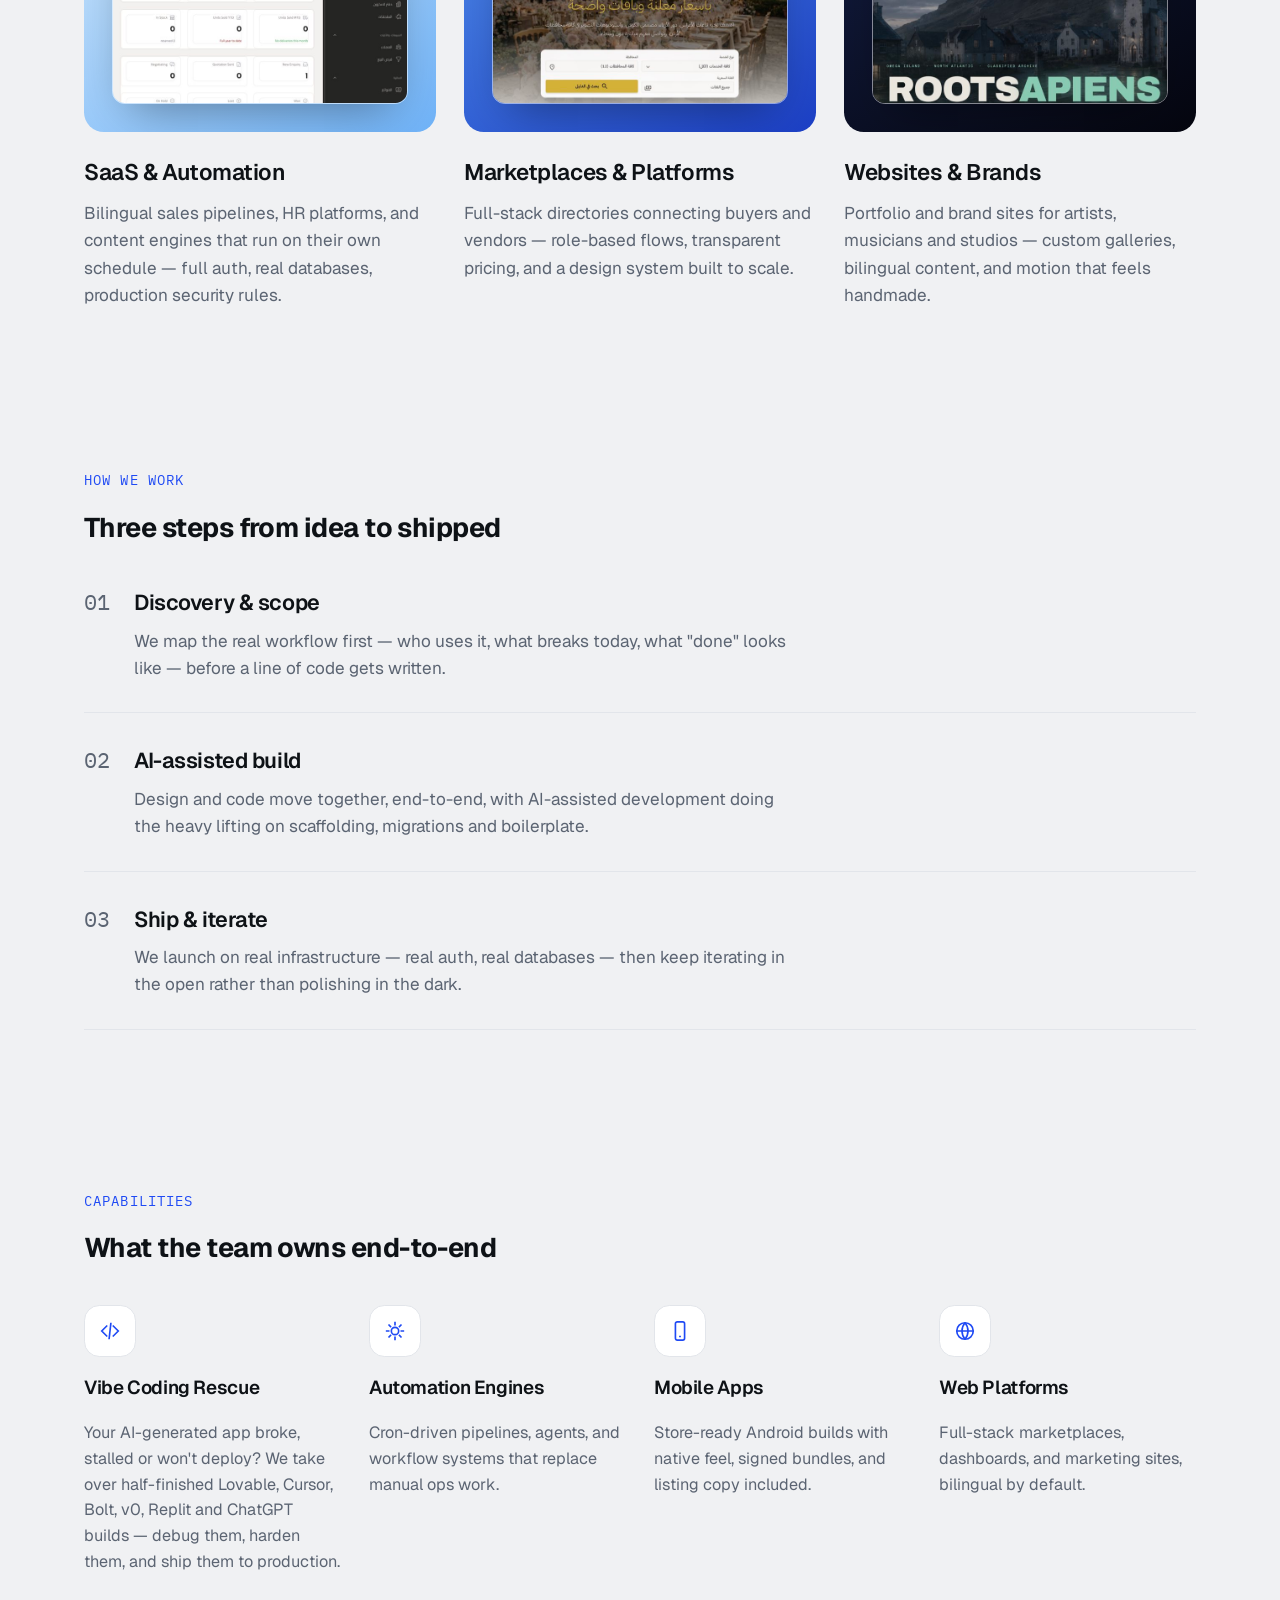
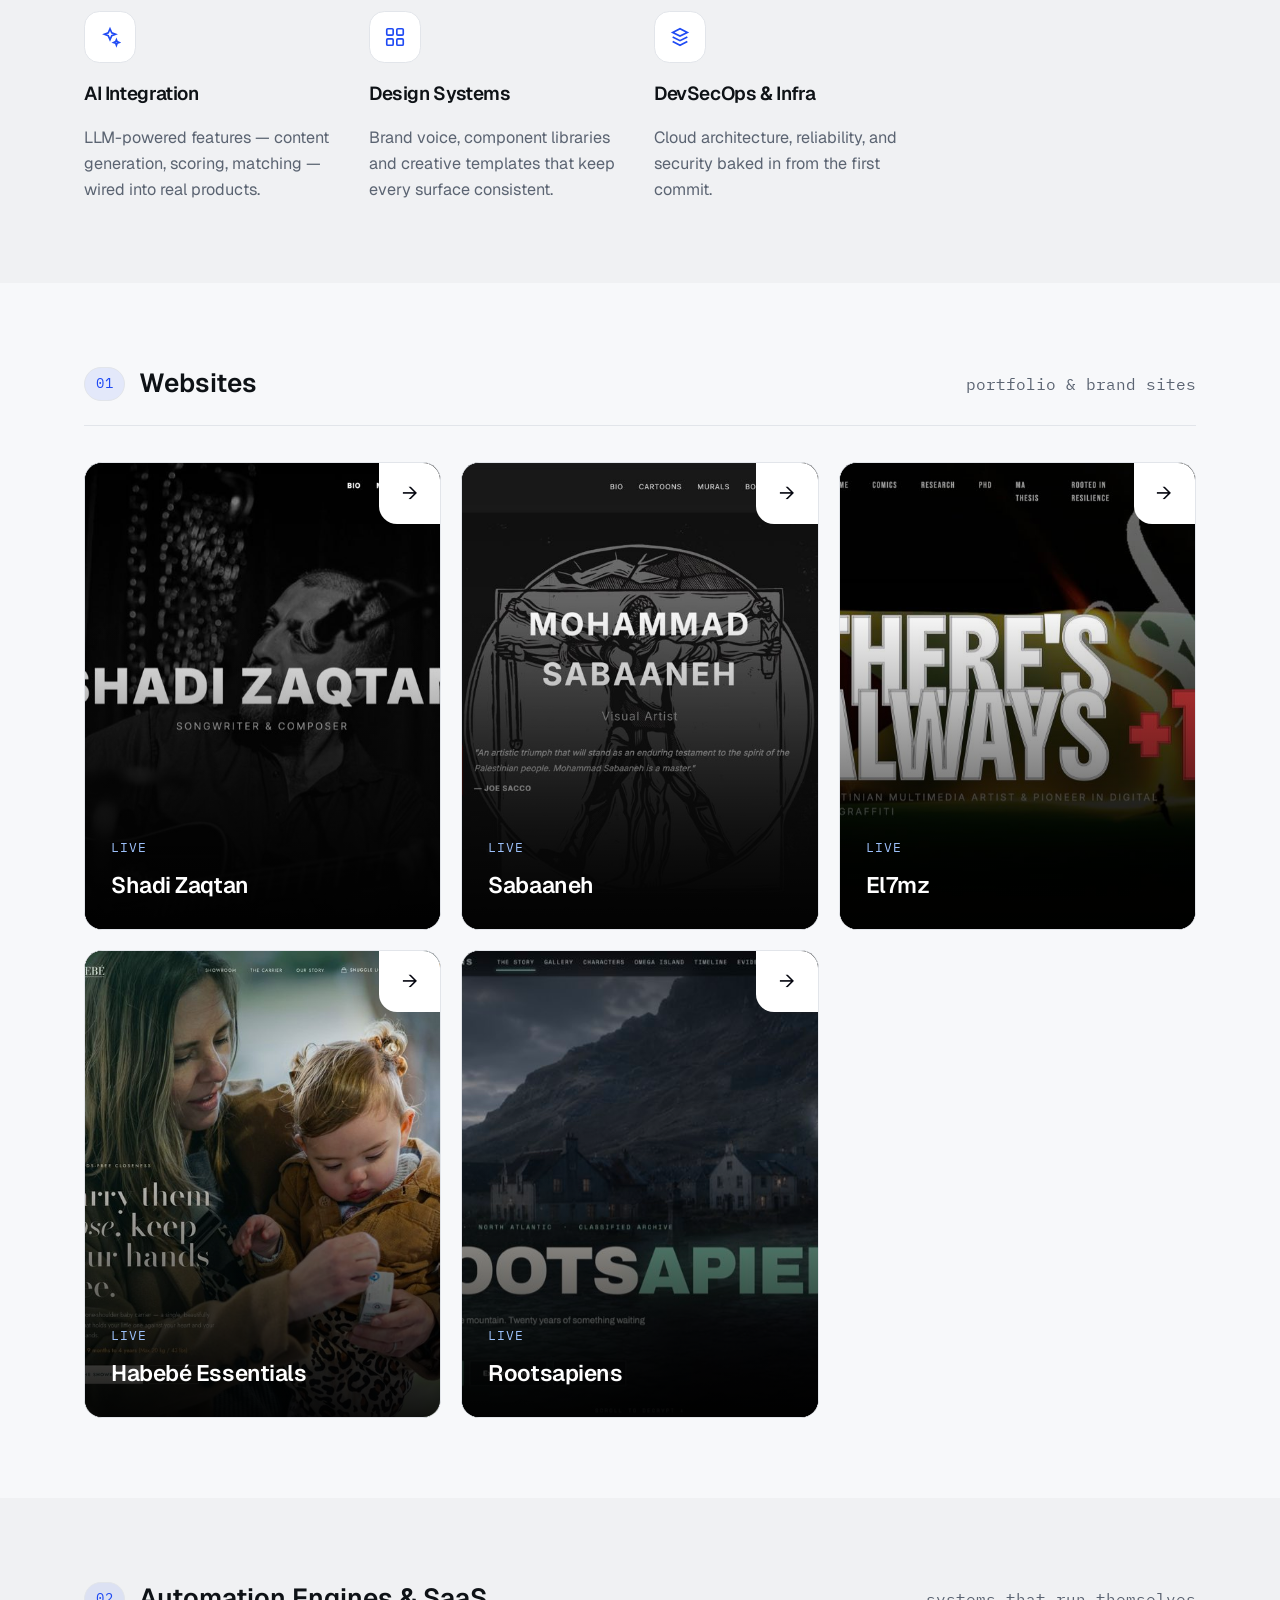
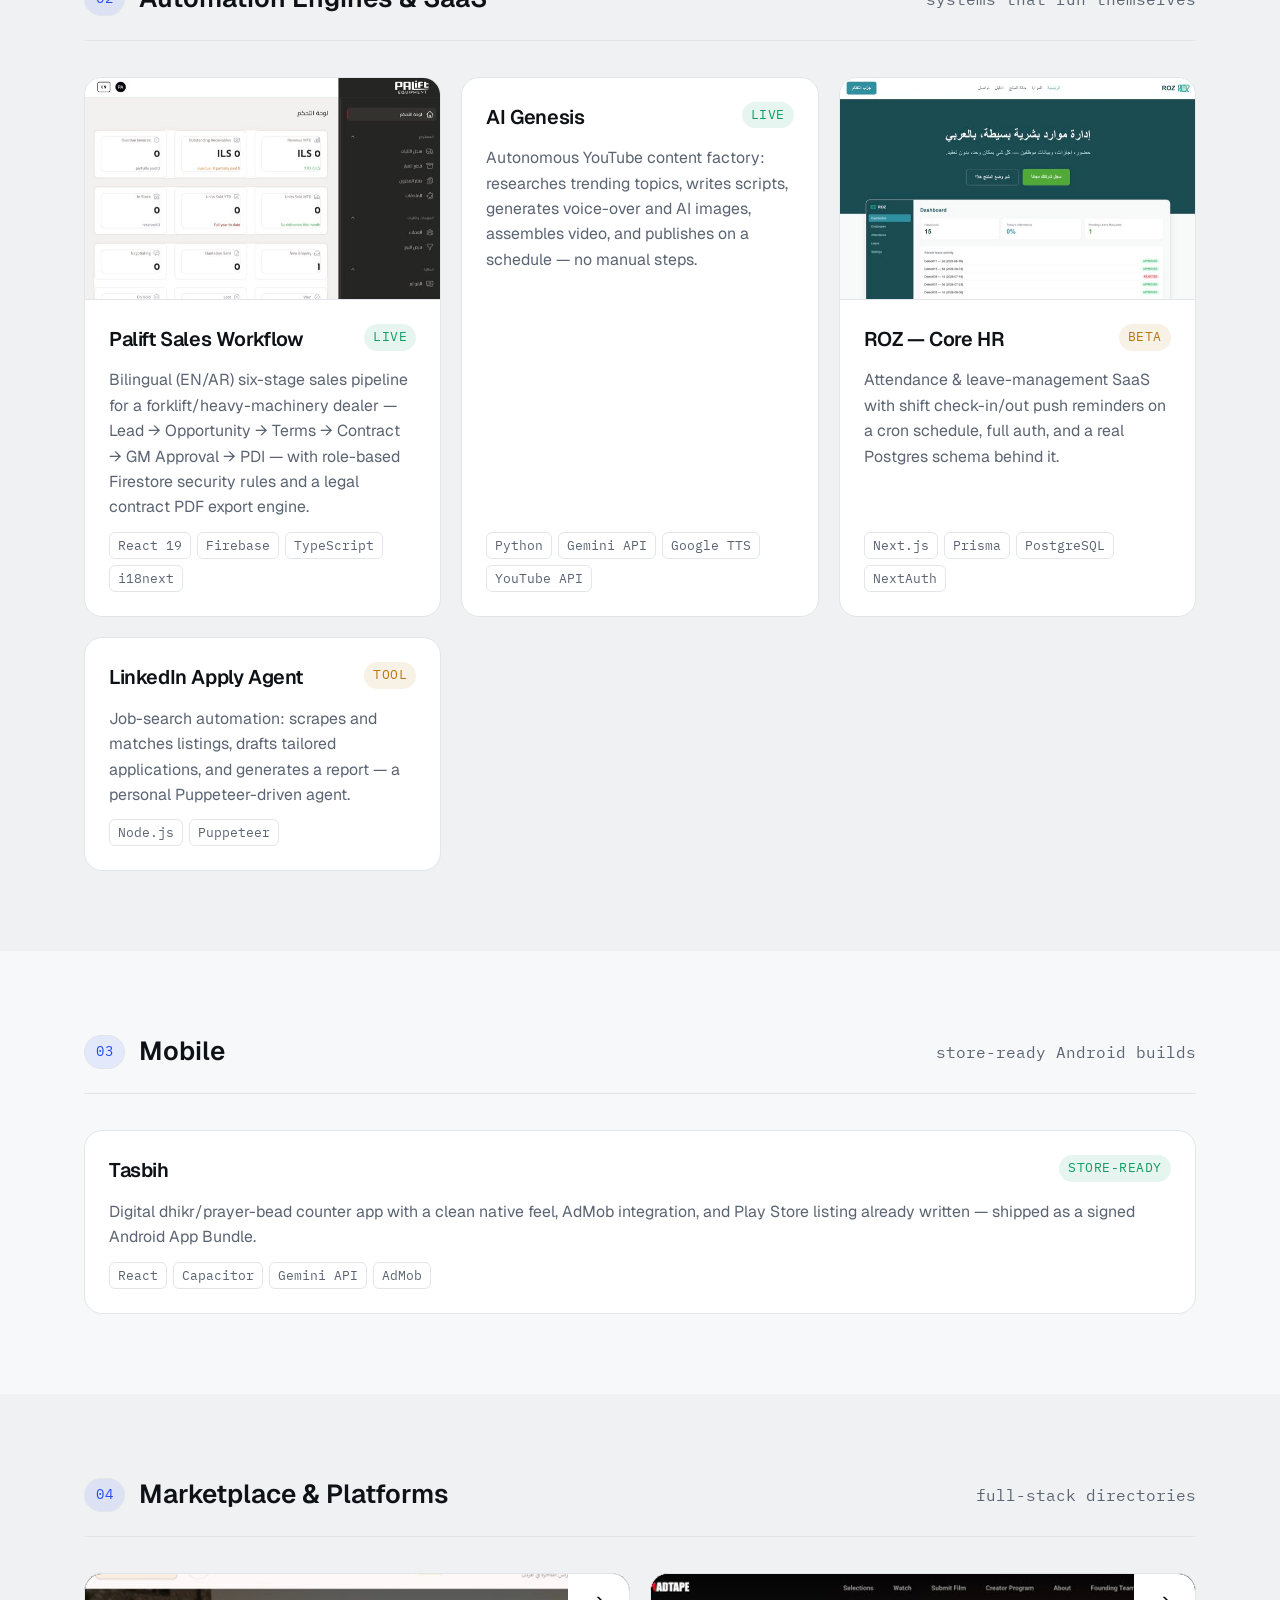
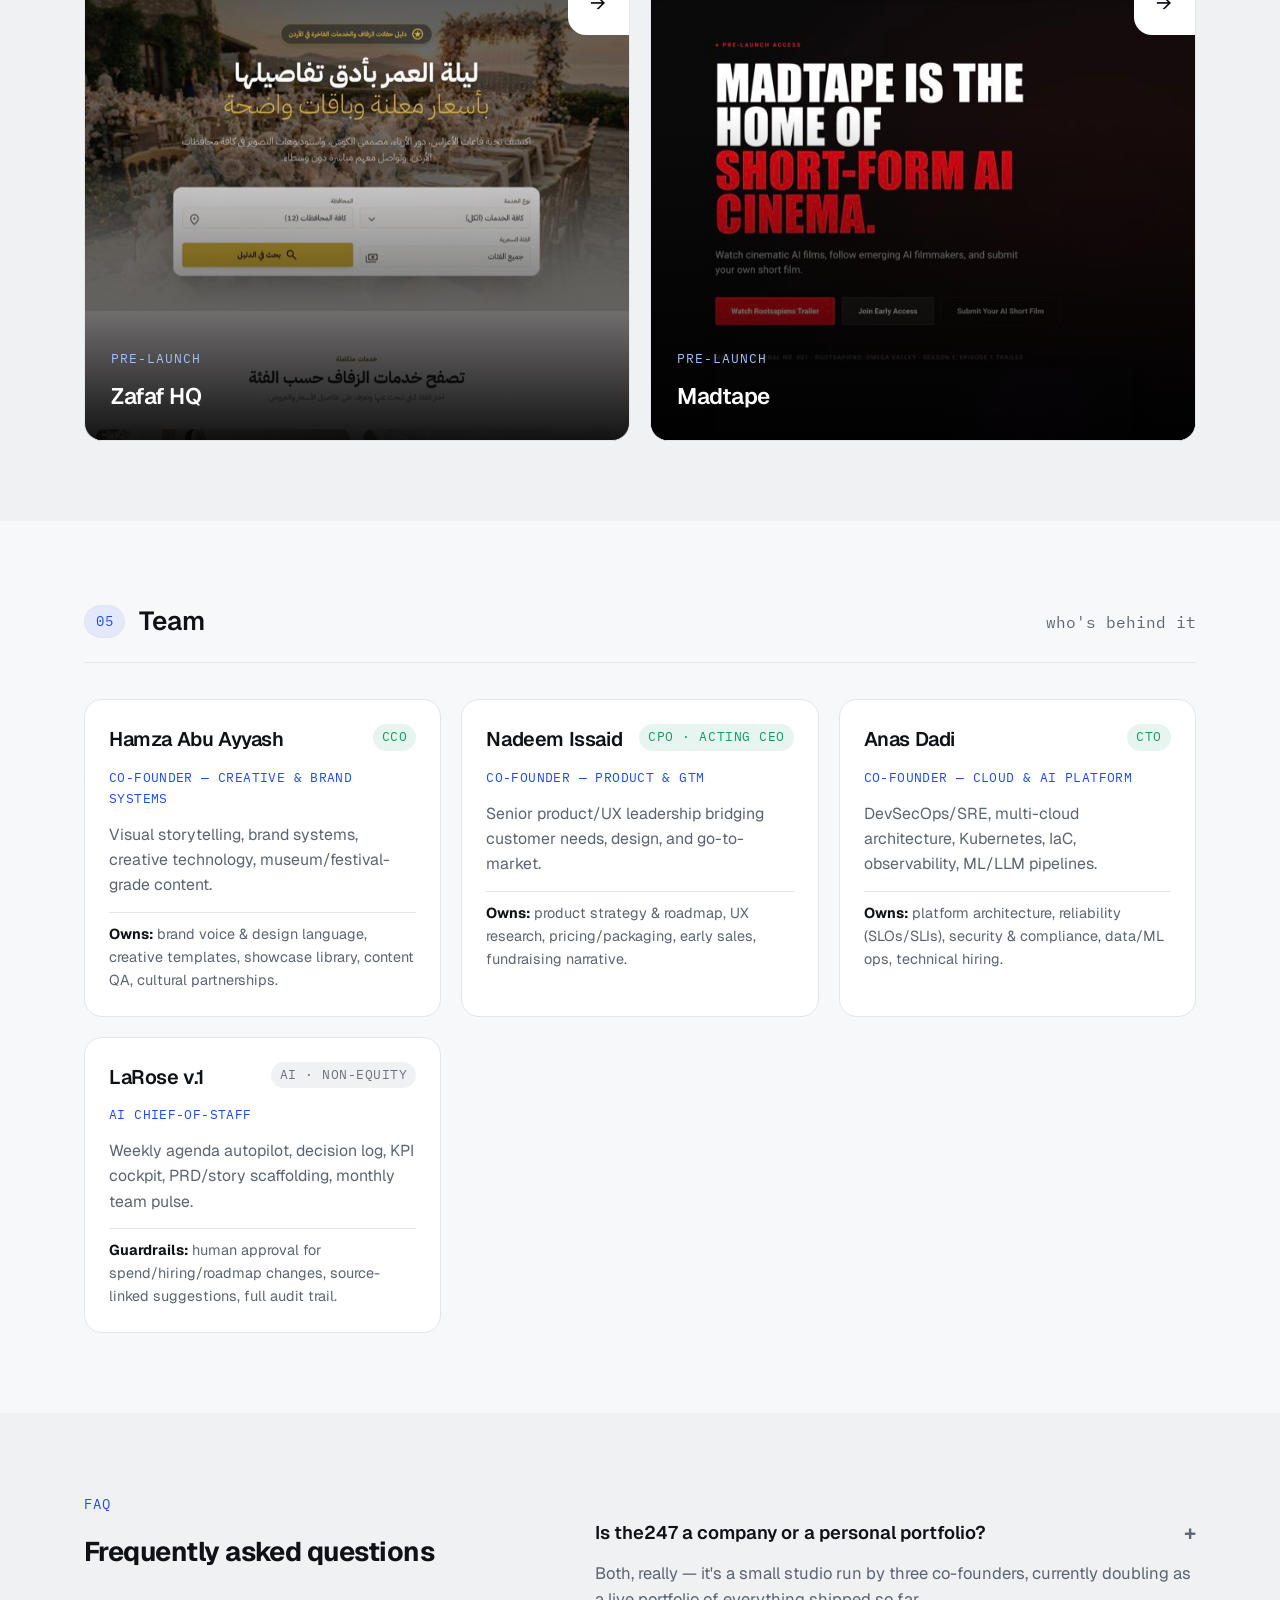
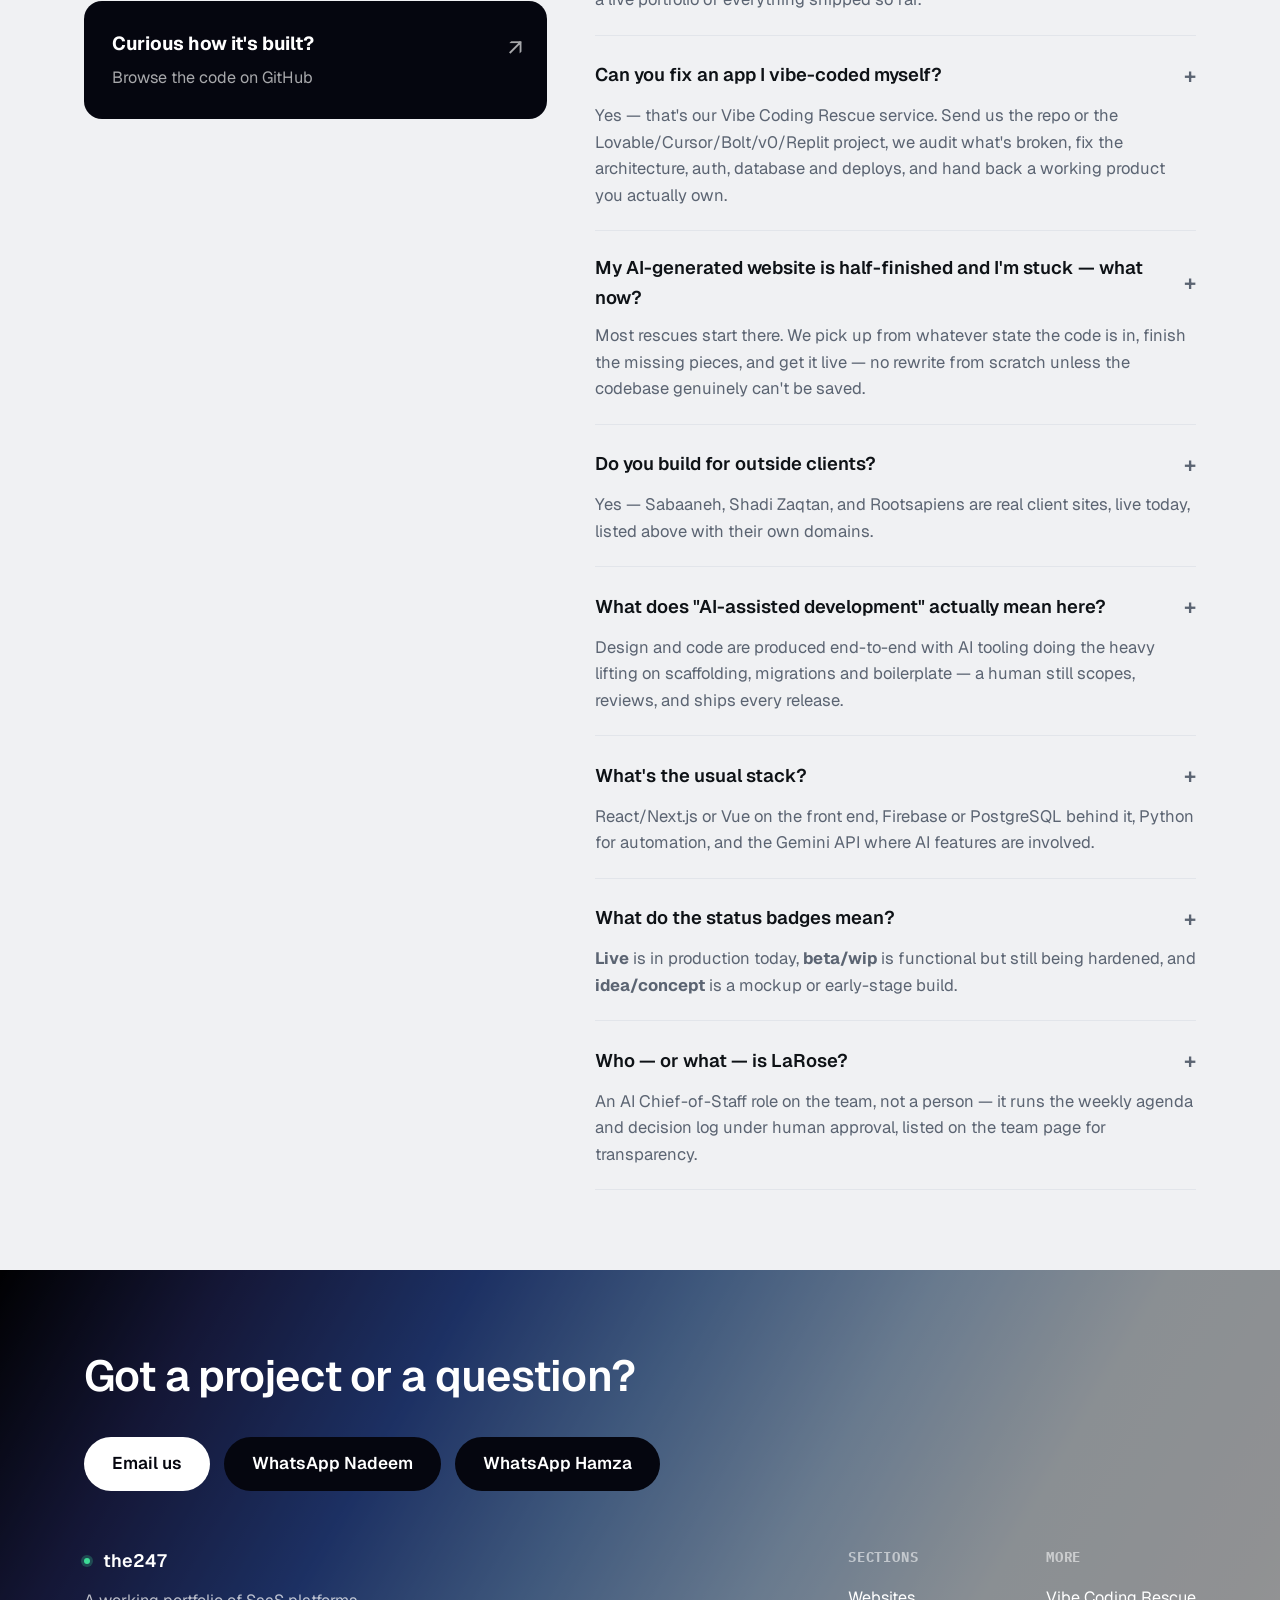
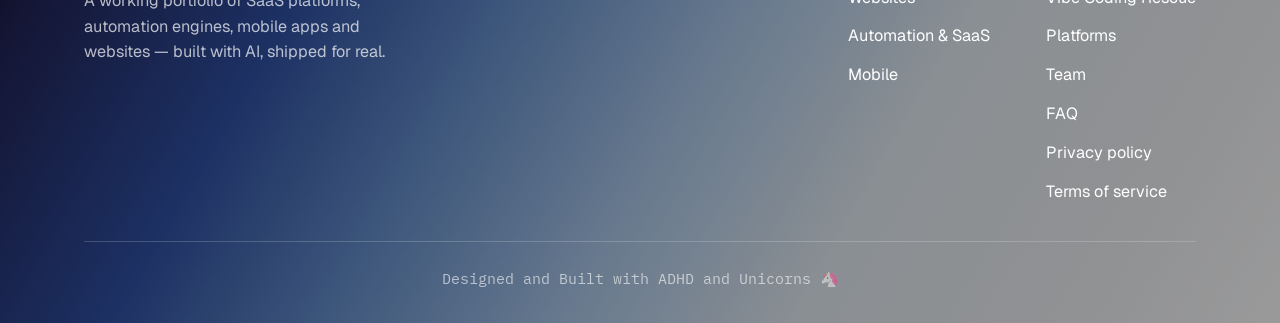
==== commit e1006977: "Add terms of service and privacy policy pages Adds terms.html and privacy.html on a shared legal.css" ====
--- a/index.html
+++ b/index.html
@@ -68,6 +68,20 @@
     "@type": "ContactPoint",
     "email": "info@el7mz.com",
     "contactType": "customer service"
+  },
+  "parentOrganization": {
+    "@type": "Organization",
+    "name": "Creative Corporation",
+    "url": "https://creative.ps/",
+    "email": "info@creative.ps",
+    "telephone": "+97222988880",
+    "foundingDate": "2009",
+    "address": {
+      "@type": "PostalAddress",
+      "streetAddress": "Al-Harajah Building, Arab Bank 2nd Floor",
+      "addressLocality": "Ramallah",
+      "addressCountry": "PS"
+    }
   }
 }
 </script>
@@ -933,6 +947,8 @@
             <li><a href="#apps">Platforms</a></li>
             <li><a href="#team">Team</a></li>
             <li><a href="#faq">FAQ</a></li>
+            <li><a href="/privacy.html">Privacy policy</a></li>
+            <li><a href="/terms.html">Terms of service</a></li>
           </ul>
         </div>
       </div>
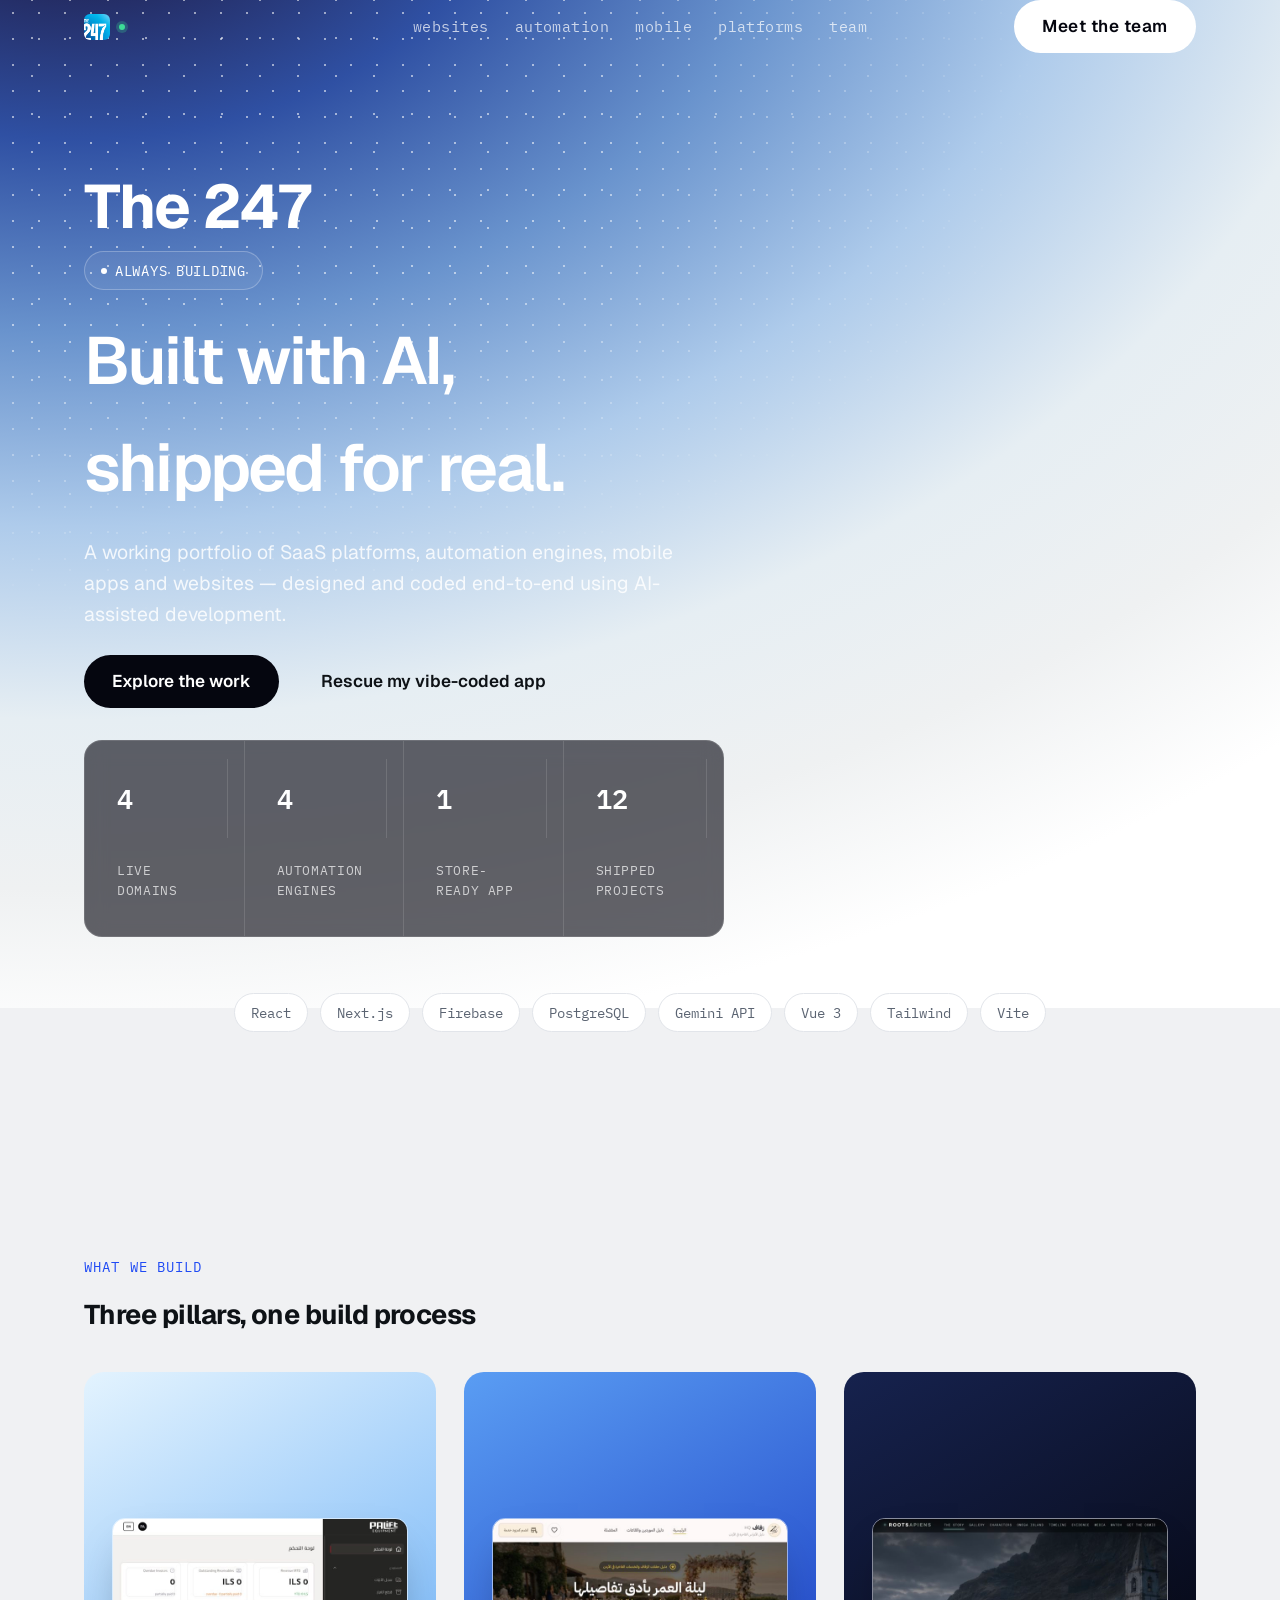
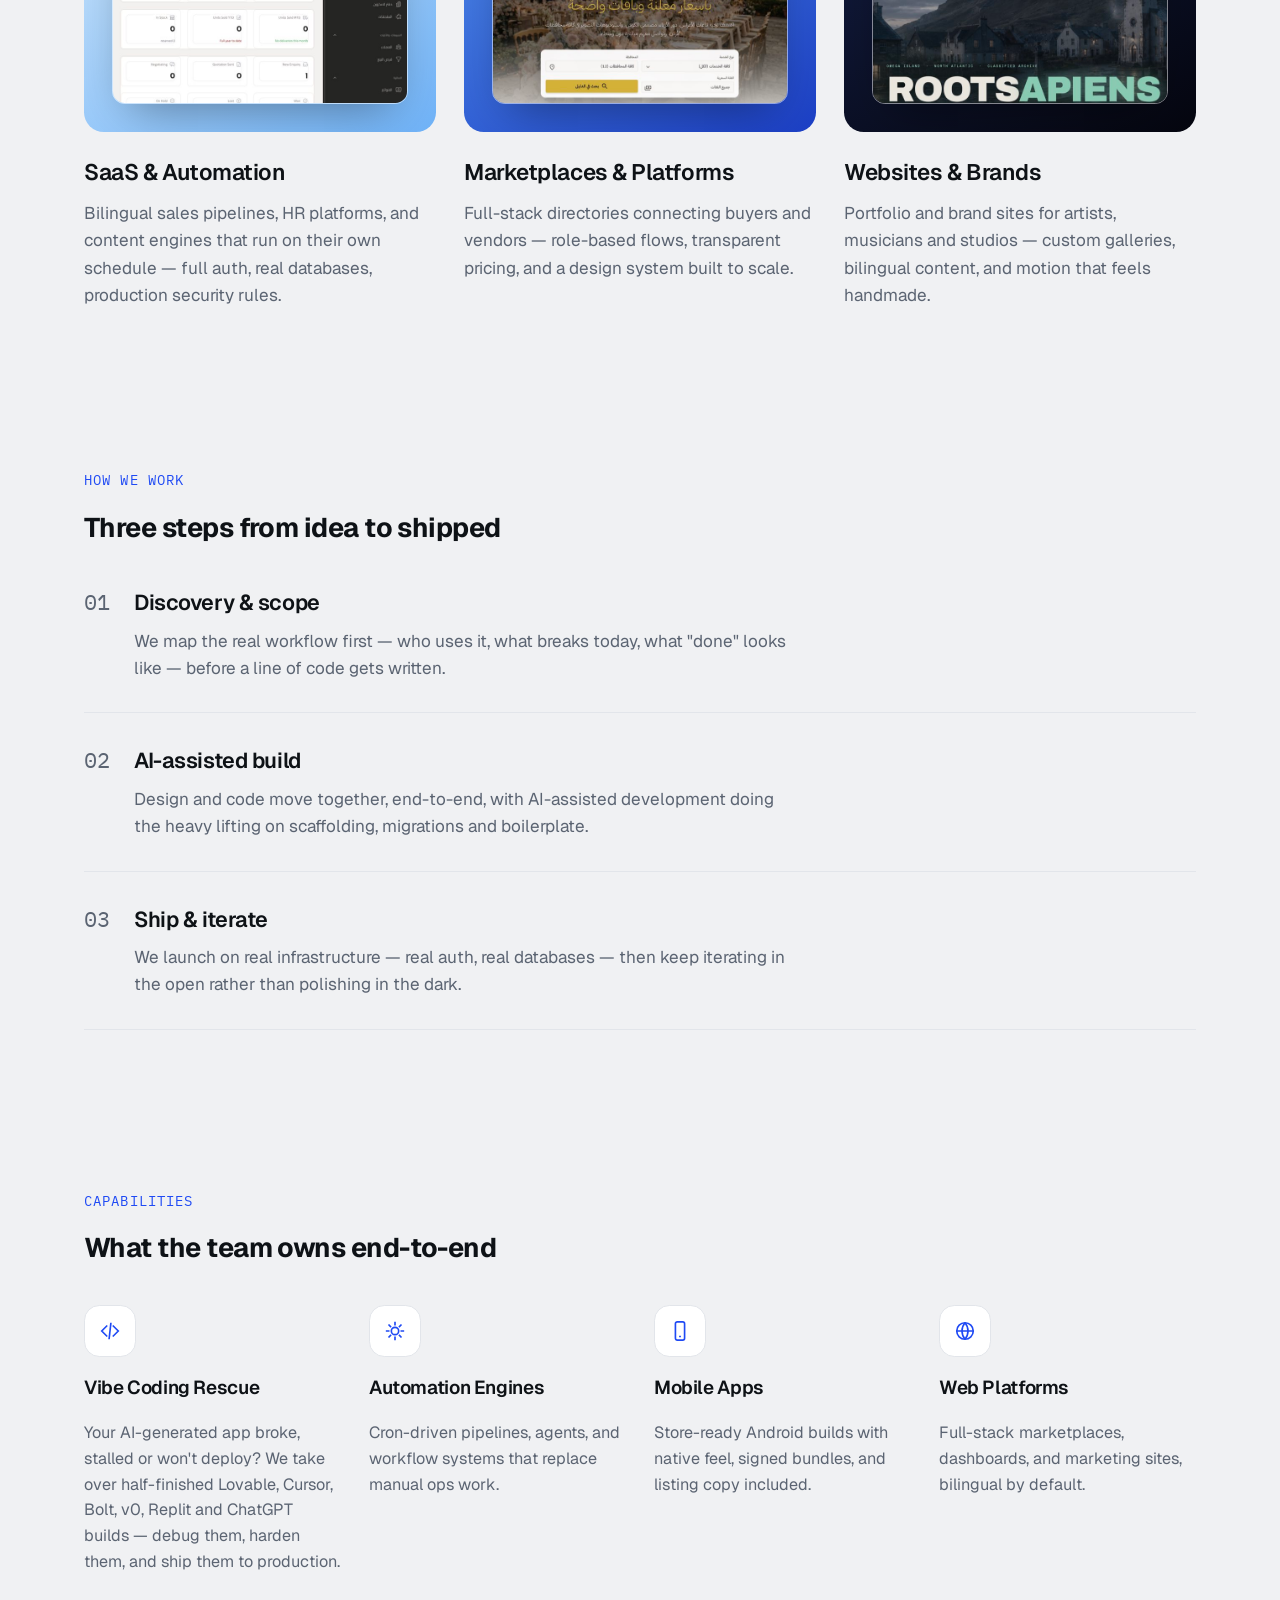
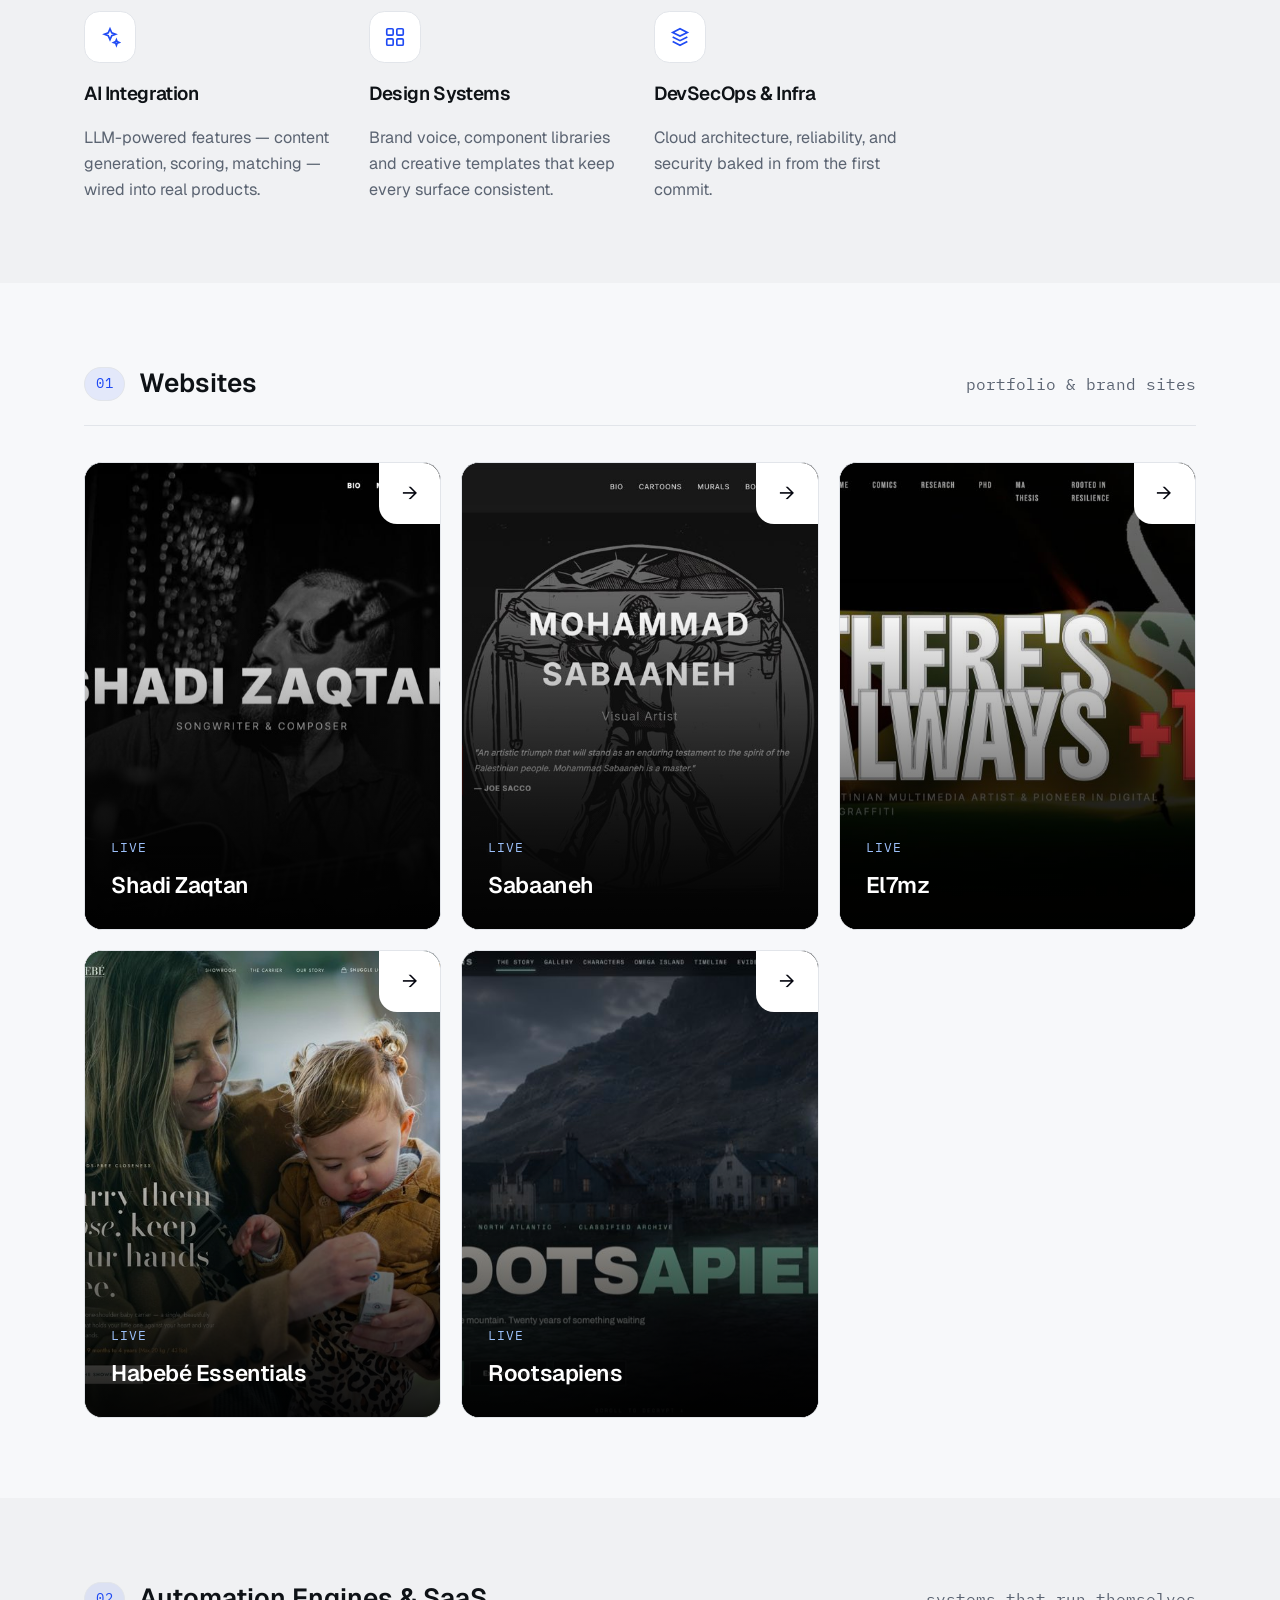
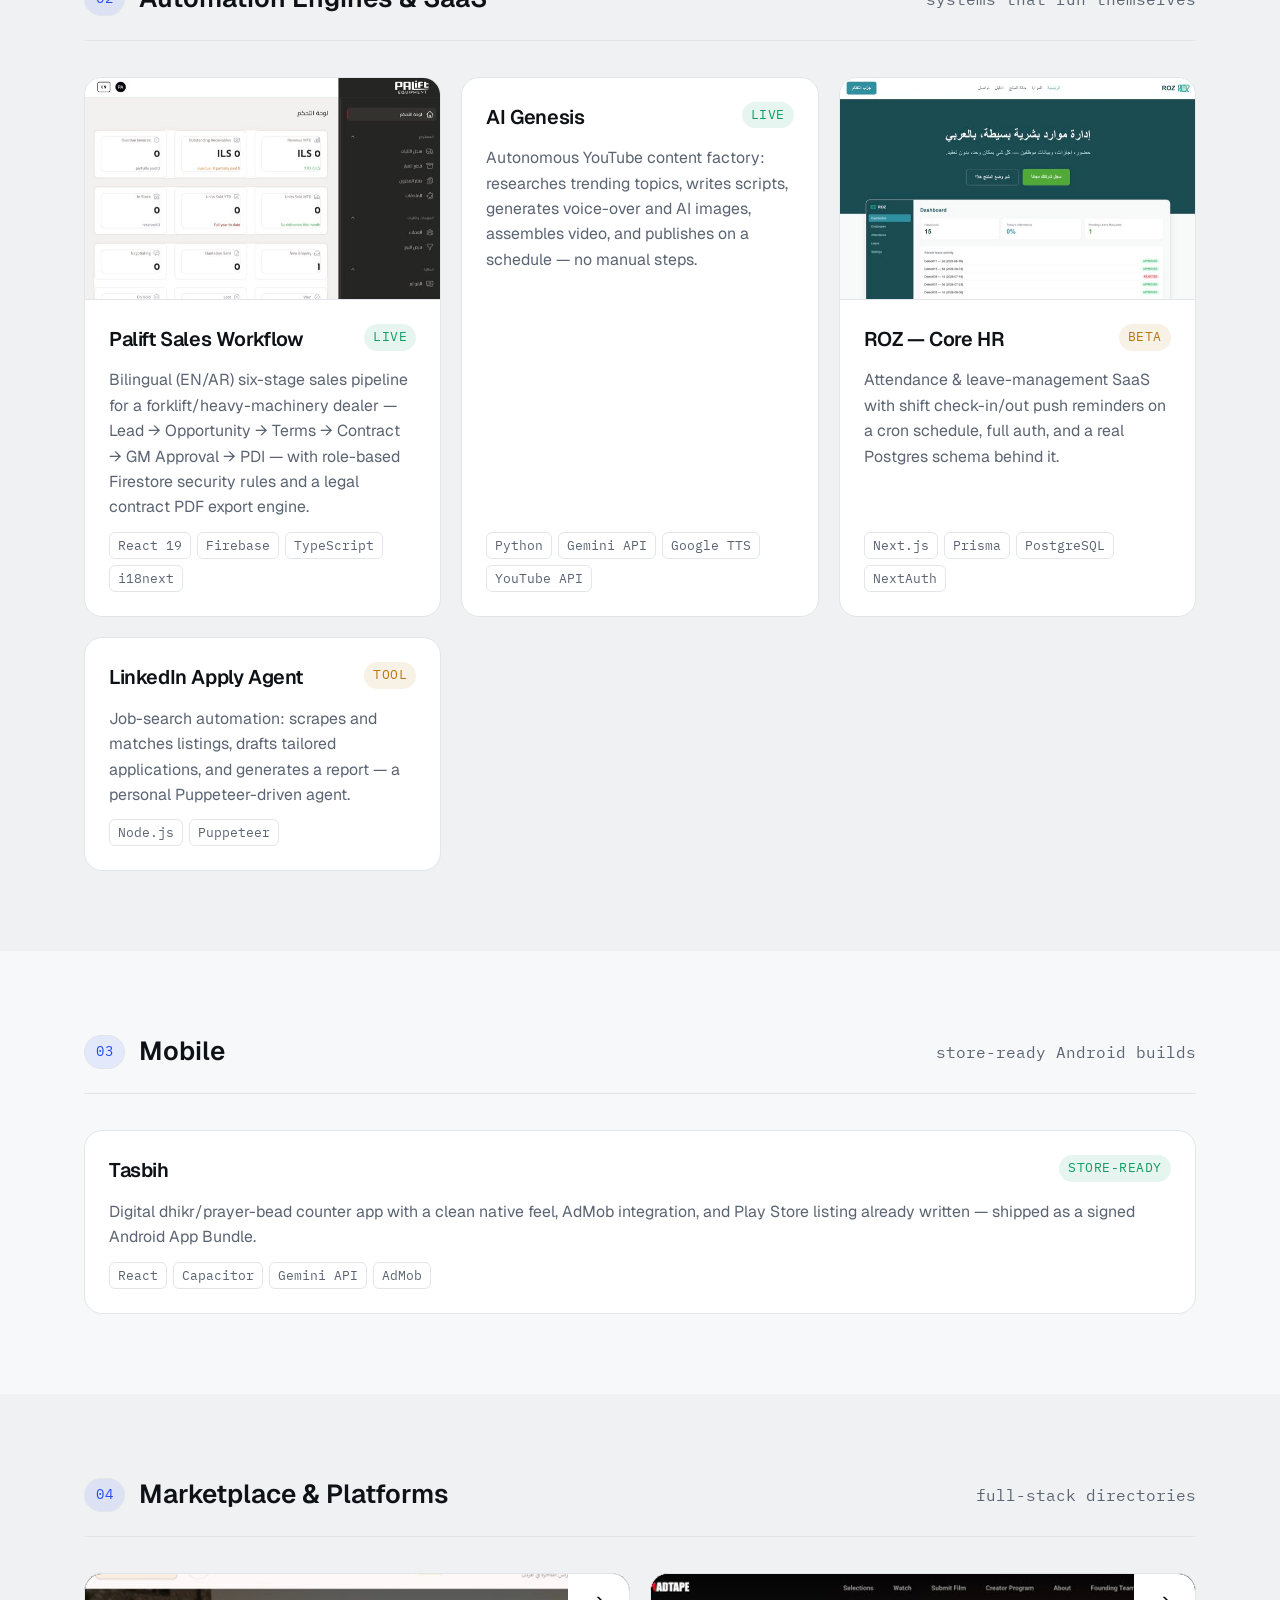
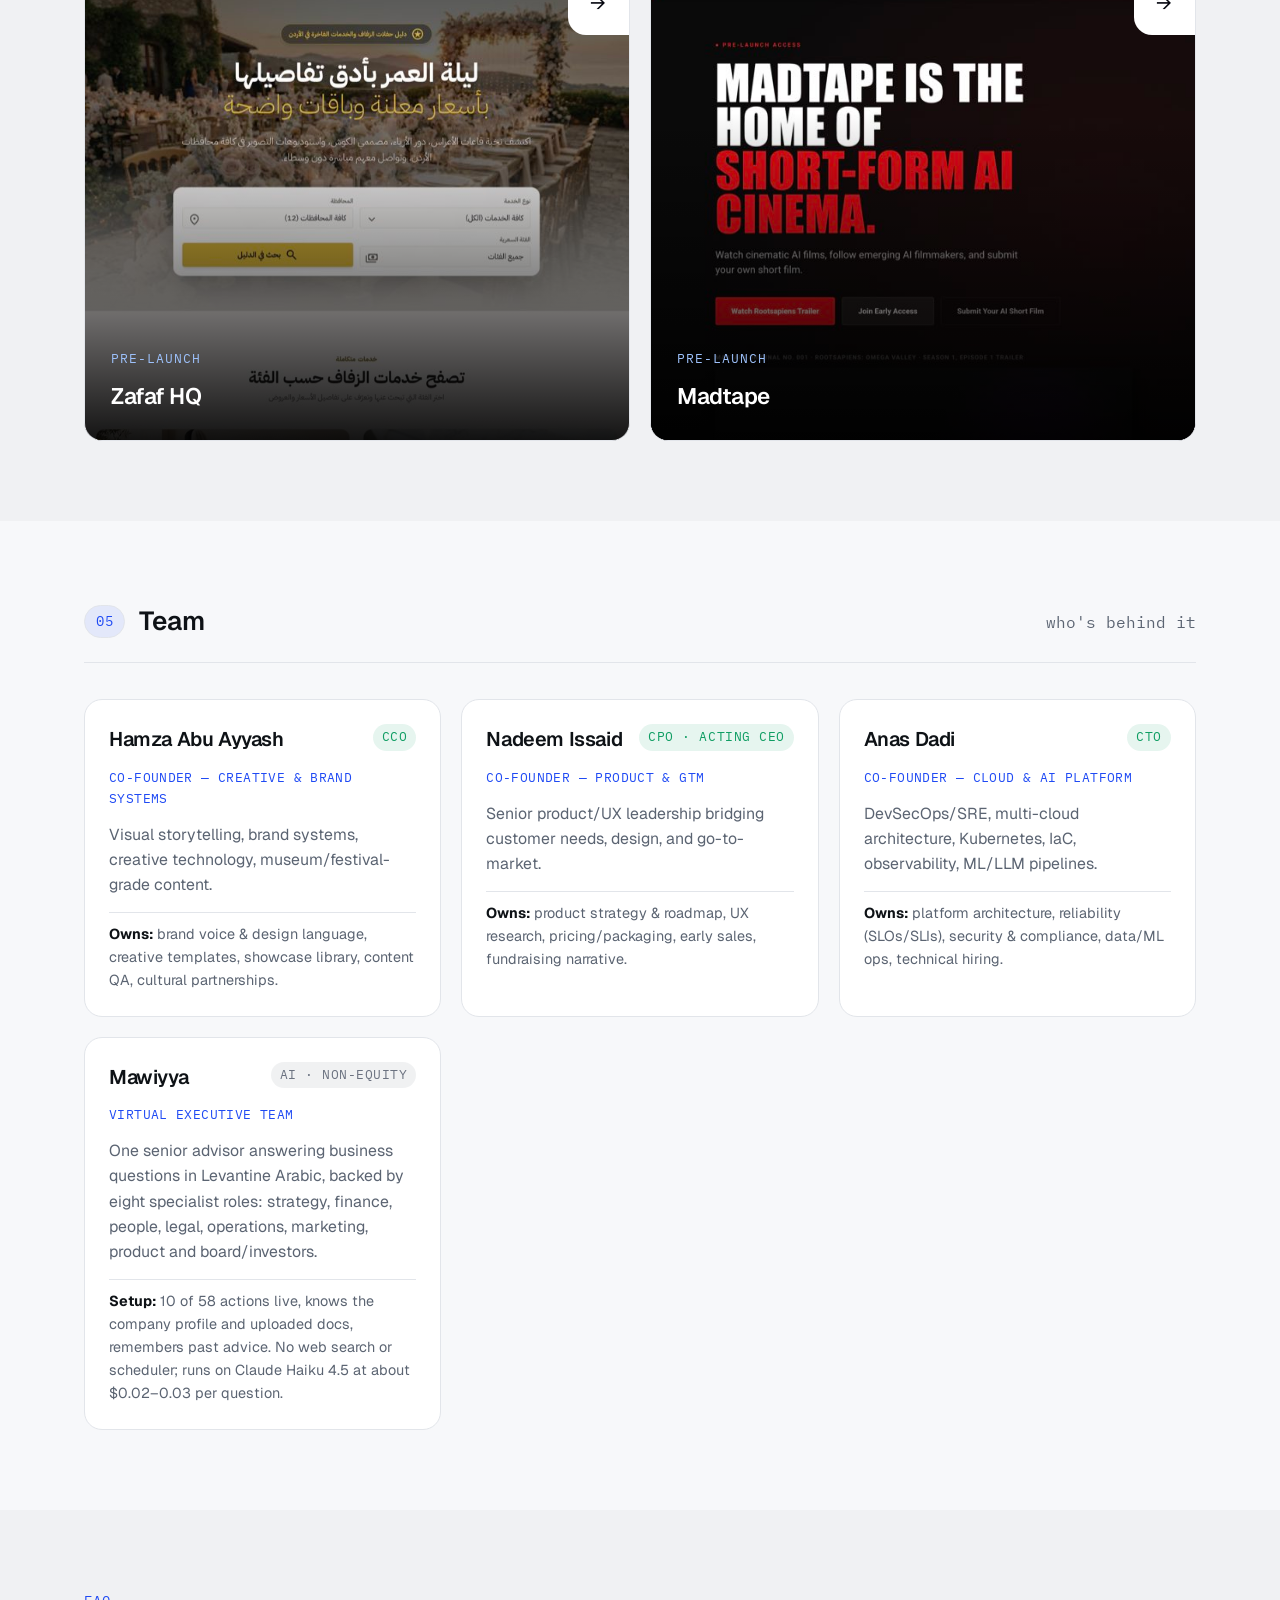
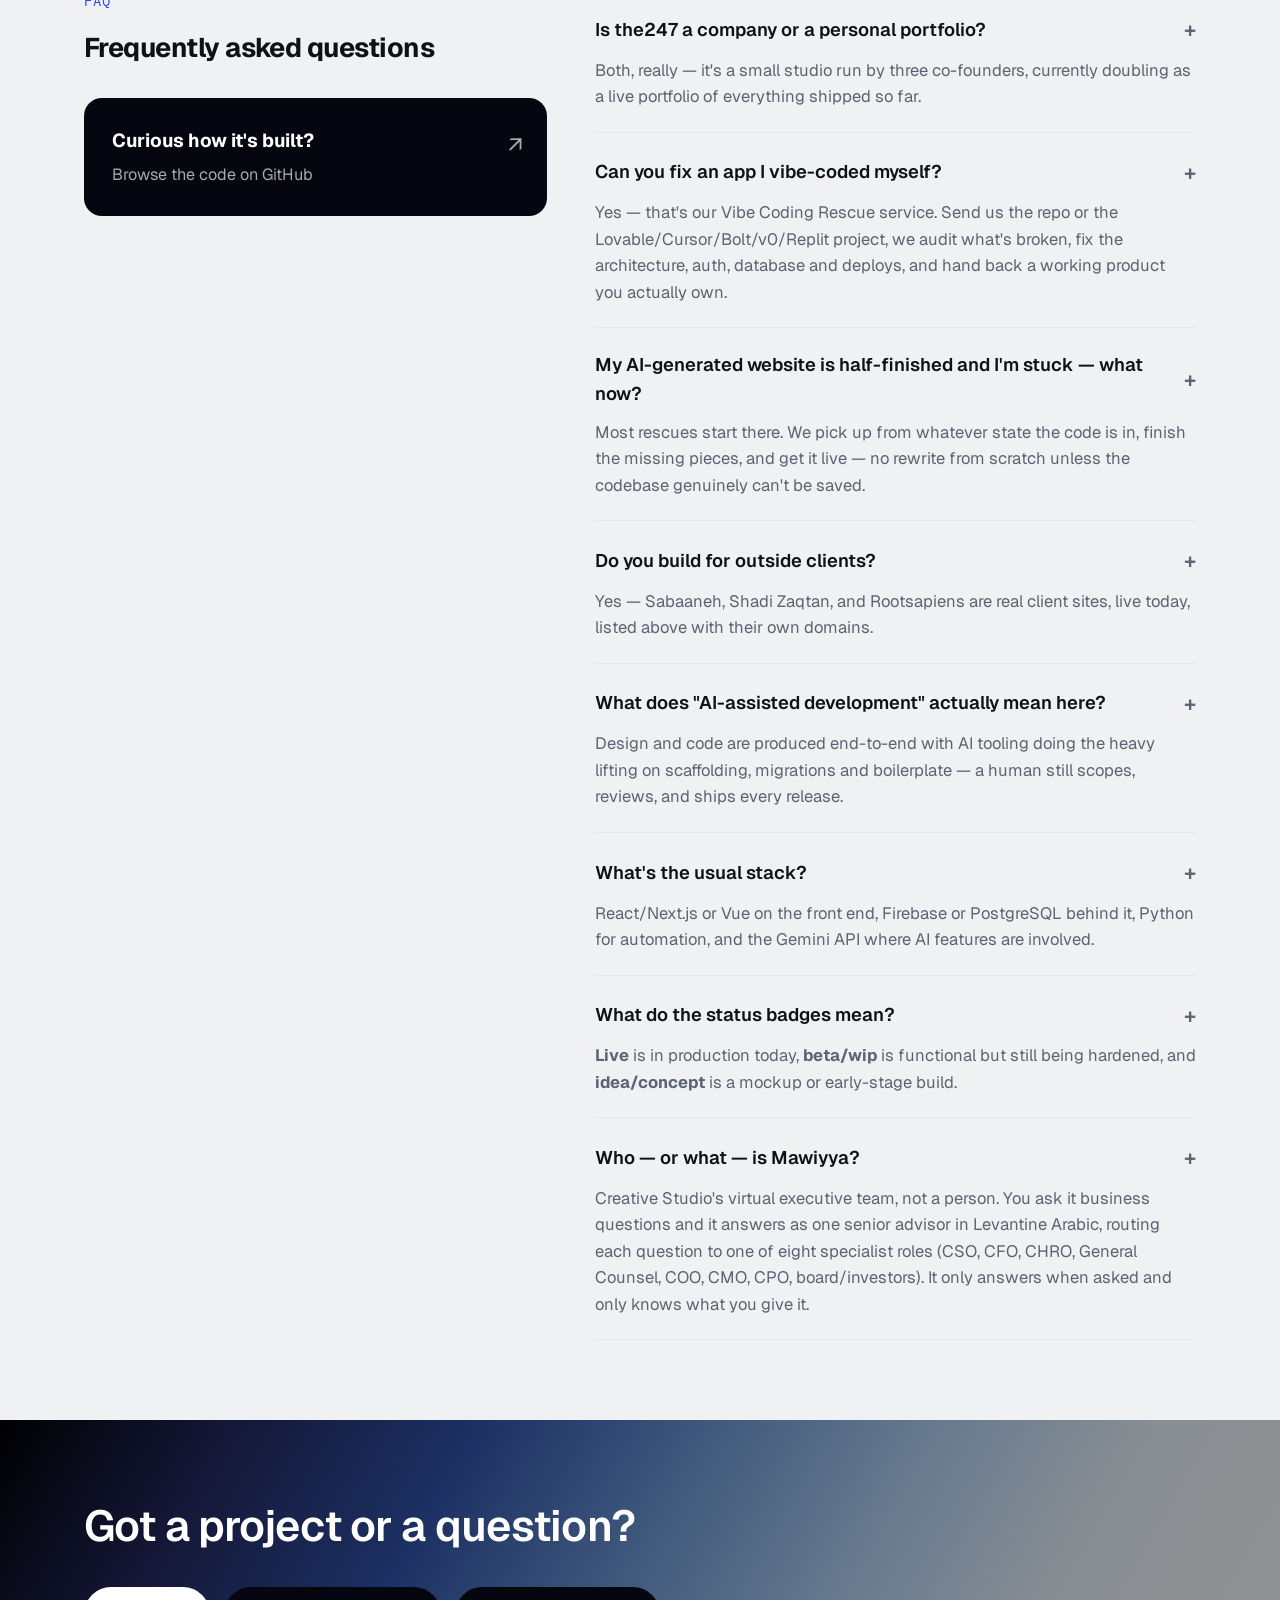
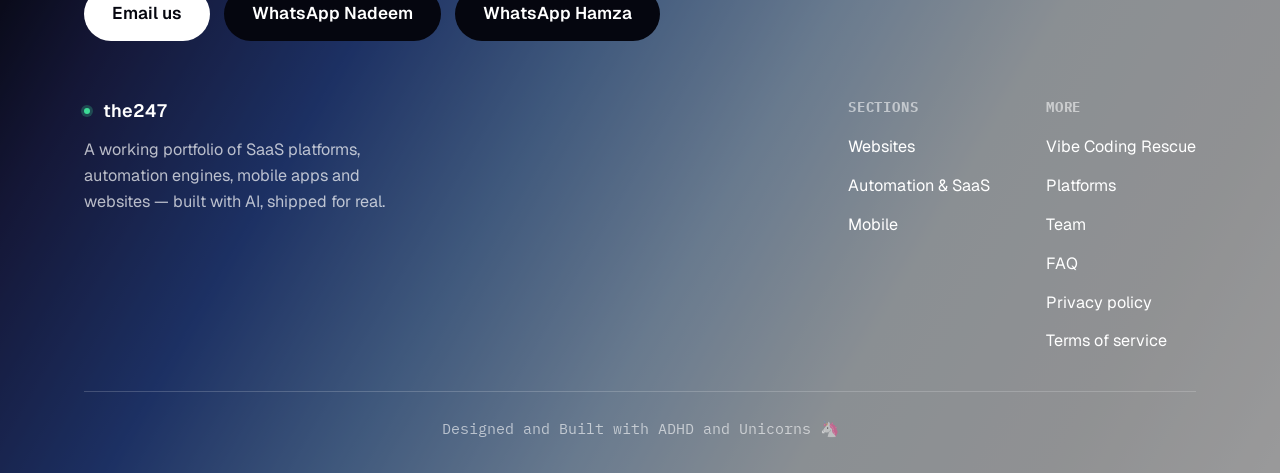
==== commit bb15be8a: "Replace LaRose v.1 with Mawiyya virtual executive team" ====
--- a/index.html
+++ b/index.html
@@ -853,10 +853,10 @@
       </div>
       <div class="card reveal">
         <div class="card-body">
-        <div class="card-top"><h3>LaRose v.1</h3><span class="status idea">AI · non-equity</span></div>
-        <p class="role">AI Chief-of-Staff</p>
-        <p>Weekly agenda autopilot, decision log, KPI cockpit, PRD/story scaffolding, monthly team pulse.</p>
-        <p class="owns"><strong>Guardrails:</strong> human approval for spend/hiring/roadmap changes, source-linked suggestions, full audit trail.</p>
+        <div class="card-top"><h3>Mawiyya</h3><span class="status idea">AI · non-equity</span></div>
+        <p class="role">Virtual Executive Team</p>
+        <p>One senior advisor answering business questions in Levantine Arabic, backed by eight specialist roles: strategy, finance, people, legal, operations, marketing, product and board/investors.</p>
+        <p class="owns"><strong>Setup:</strong> 10 of 58 actions live, knows the company profile and uploaded docs, remembers past advice. No web search or scheduler; runs on Claude Haiku 4.5 at about $0.02–0.03 per question.</p>
         </div>
       </div>
     </div>
@@ -907,8 +907,8 @@
           <div class="faq-a"><strong>Live</strong> is in production today, <strong>beta/wip</strong> is functional but still being hardened, and <strong>idea/concept</strong> is a mockup or early-stage build.</div>
         </div>
         <div class="faq-item reveal">
-          <div class="faq-q">Who — or what — is LaRose? <span class="plus">+</span></div>
-          <div class="faq-a">An AI Chief-of-Staff role on the team, not a person — it runs the weekly agenda and decision log under human approval, listed on the team page for transparency.</div>
+          <div class="faq-q">Who — or what — is Mawiyya? <span class="plus">+</span></div>
+          <div class="faq-a">Creative Studio's virtual executive team, not a person. You ask it business questions and it answers as one senior advisor in Levantine Arabic, routing each question to one of eight specialist roles (CSO, CFO, CHRO, General Counsel, COO, CMO, CPO, board/investors). It only answers when asked and only knows what you give it.</div>
         </div>
       </div>
     </div>
@@ -947,8 +947,8 @@
             <li><a href="#apps">Platforms</a></li>
             <li><a href="#team">Team</a></li>
             <li><a href="#faq">FAQ</a></li>
-            <li><a href="/privacy.html">Privacy policy</a></li>
-            <li><a href="/terms.html">Terms of service</a></li>
+            <li><a href="/privacy">Privacy policy</a></li>
+            <li><a href="/terms">Terms of service</a></li>
           </ul>
         </div>
       </div>
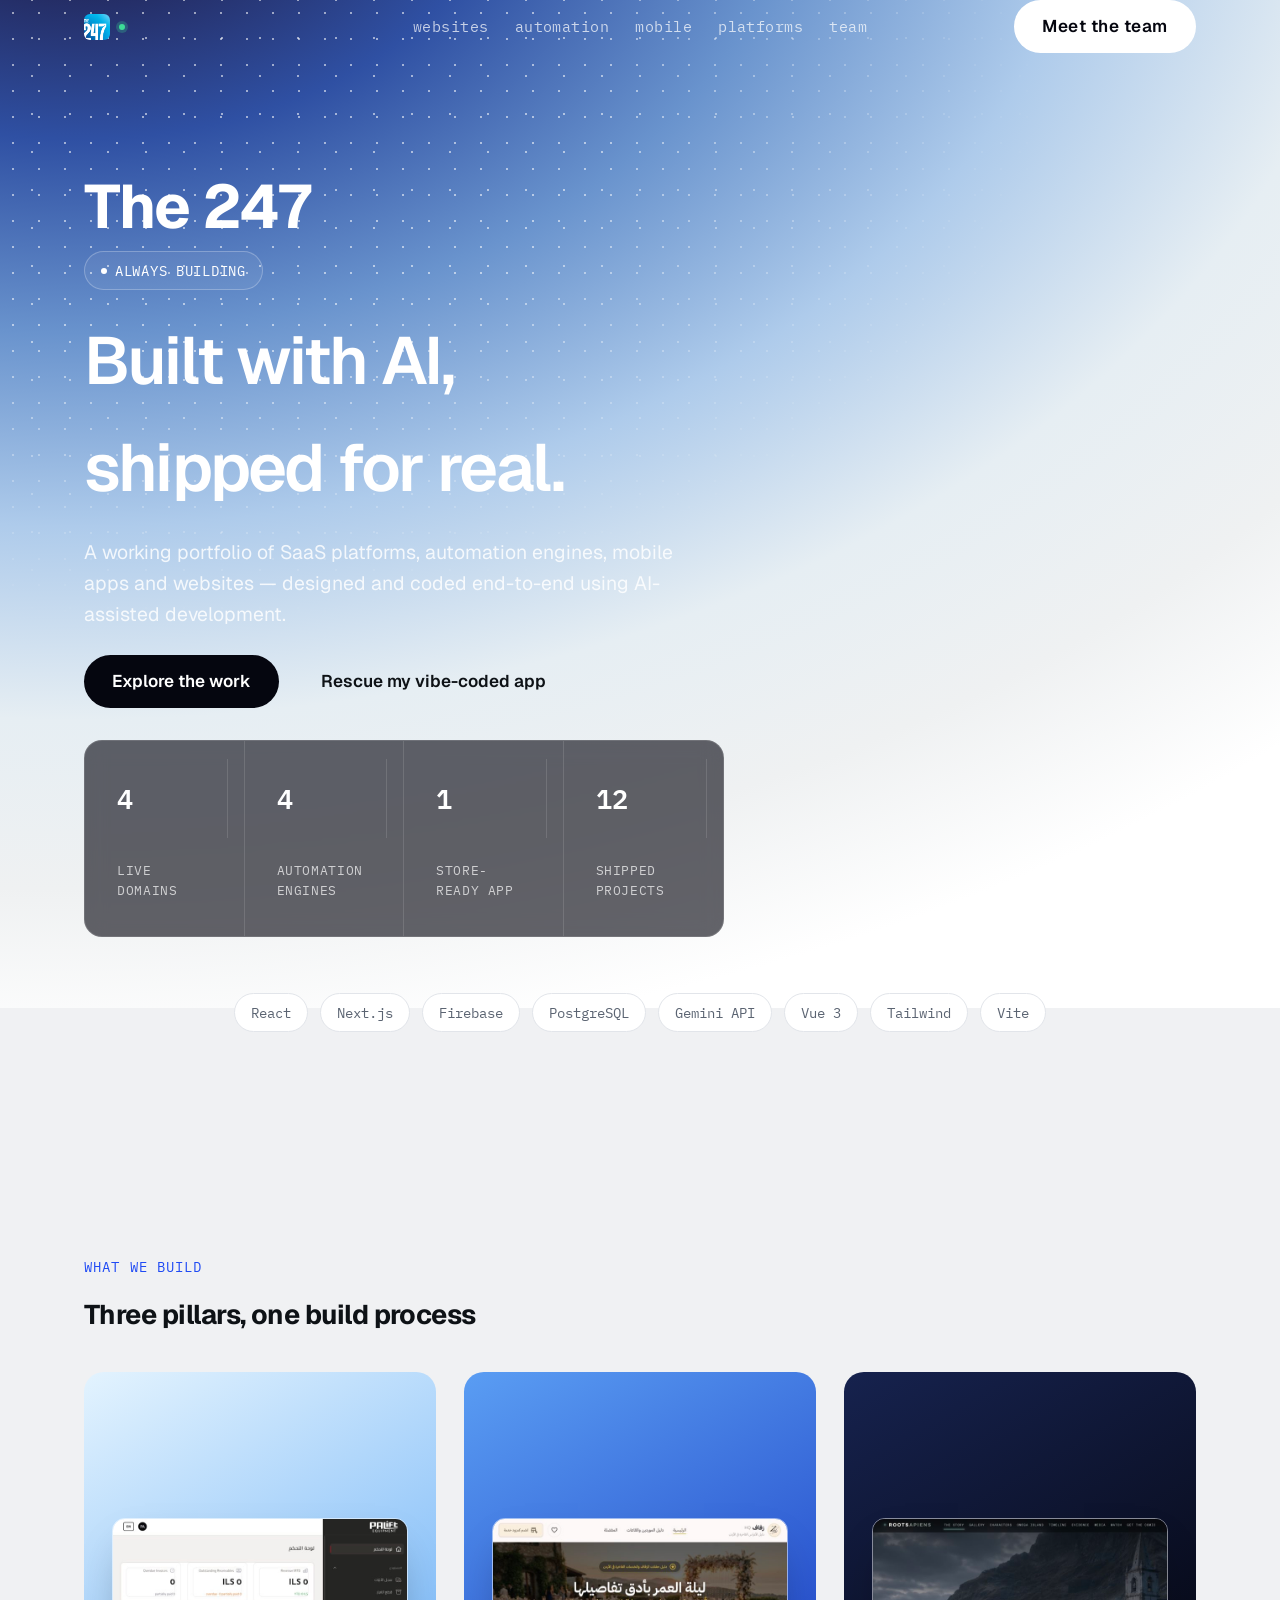
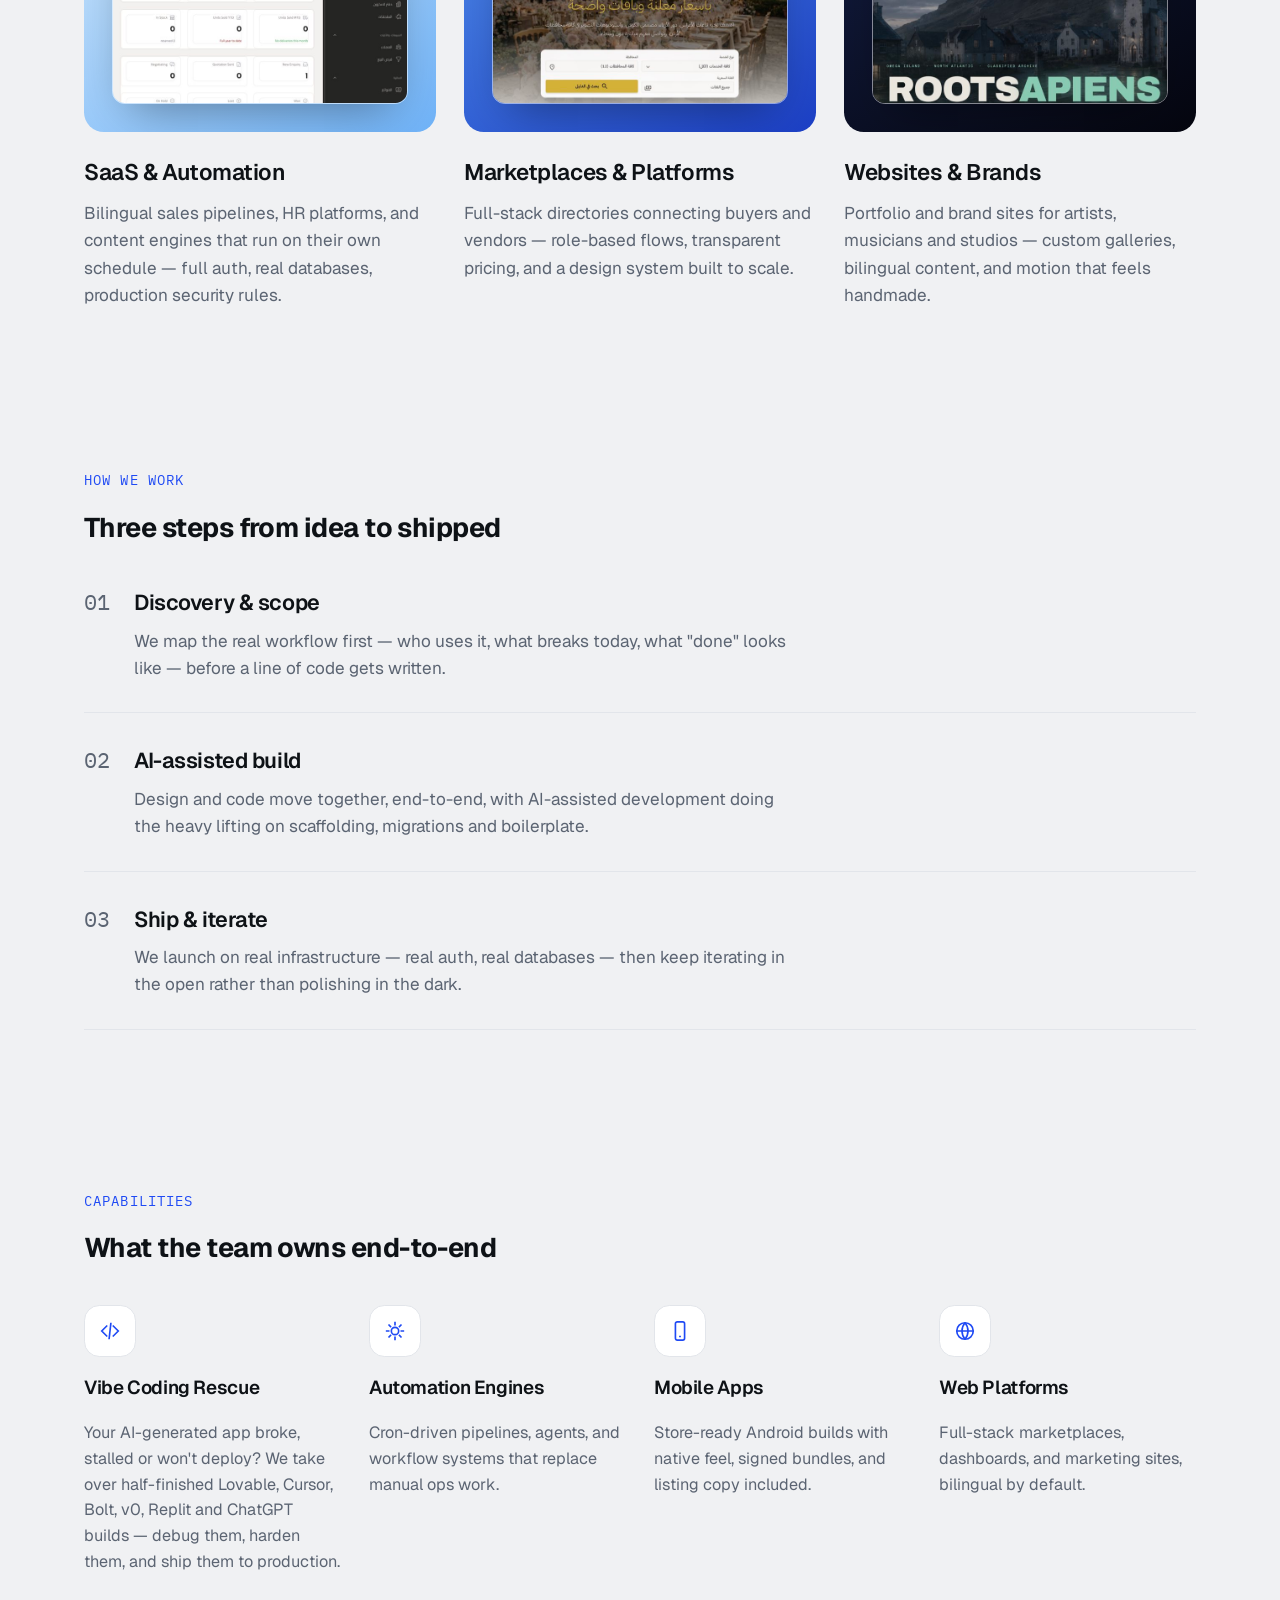
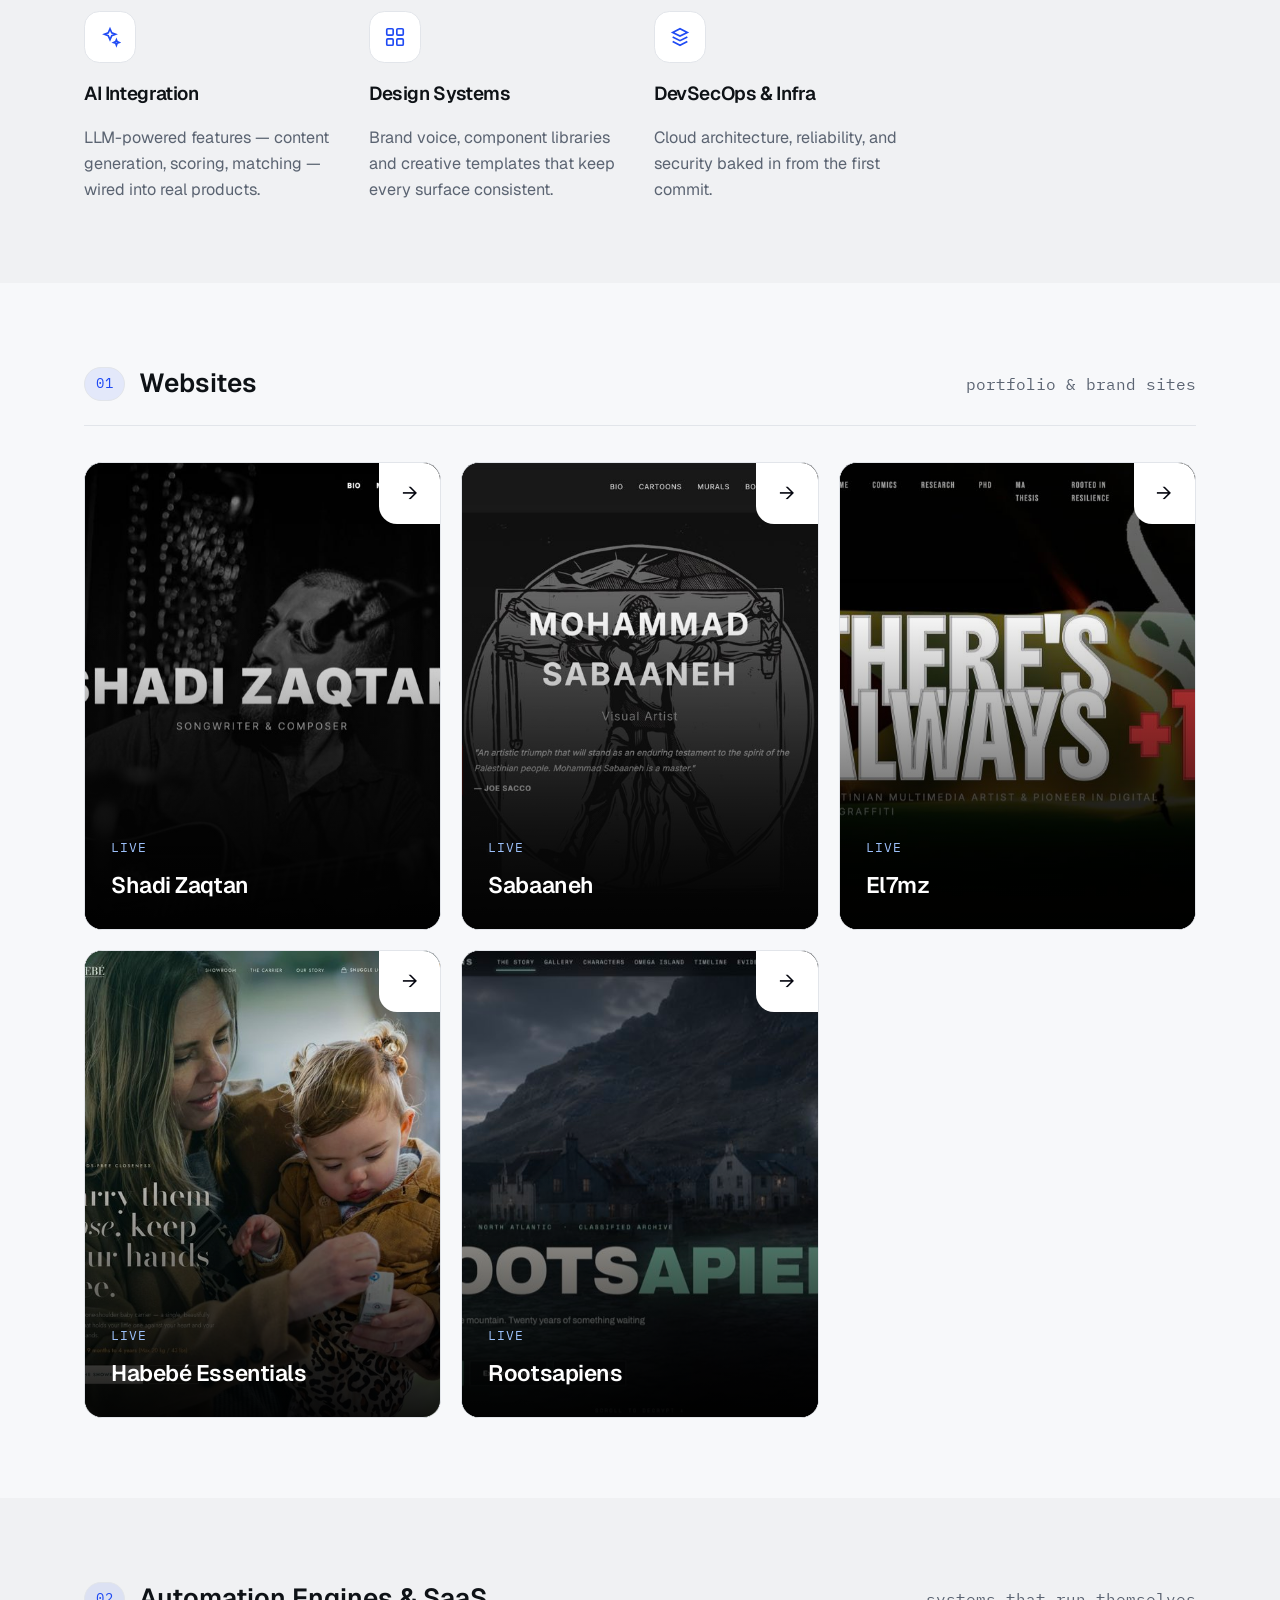
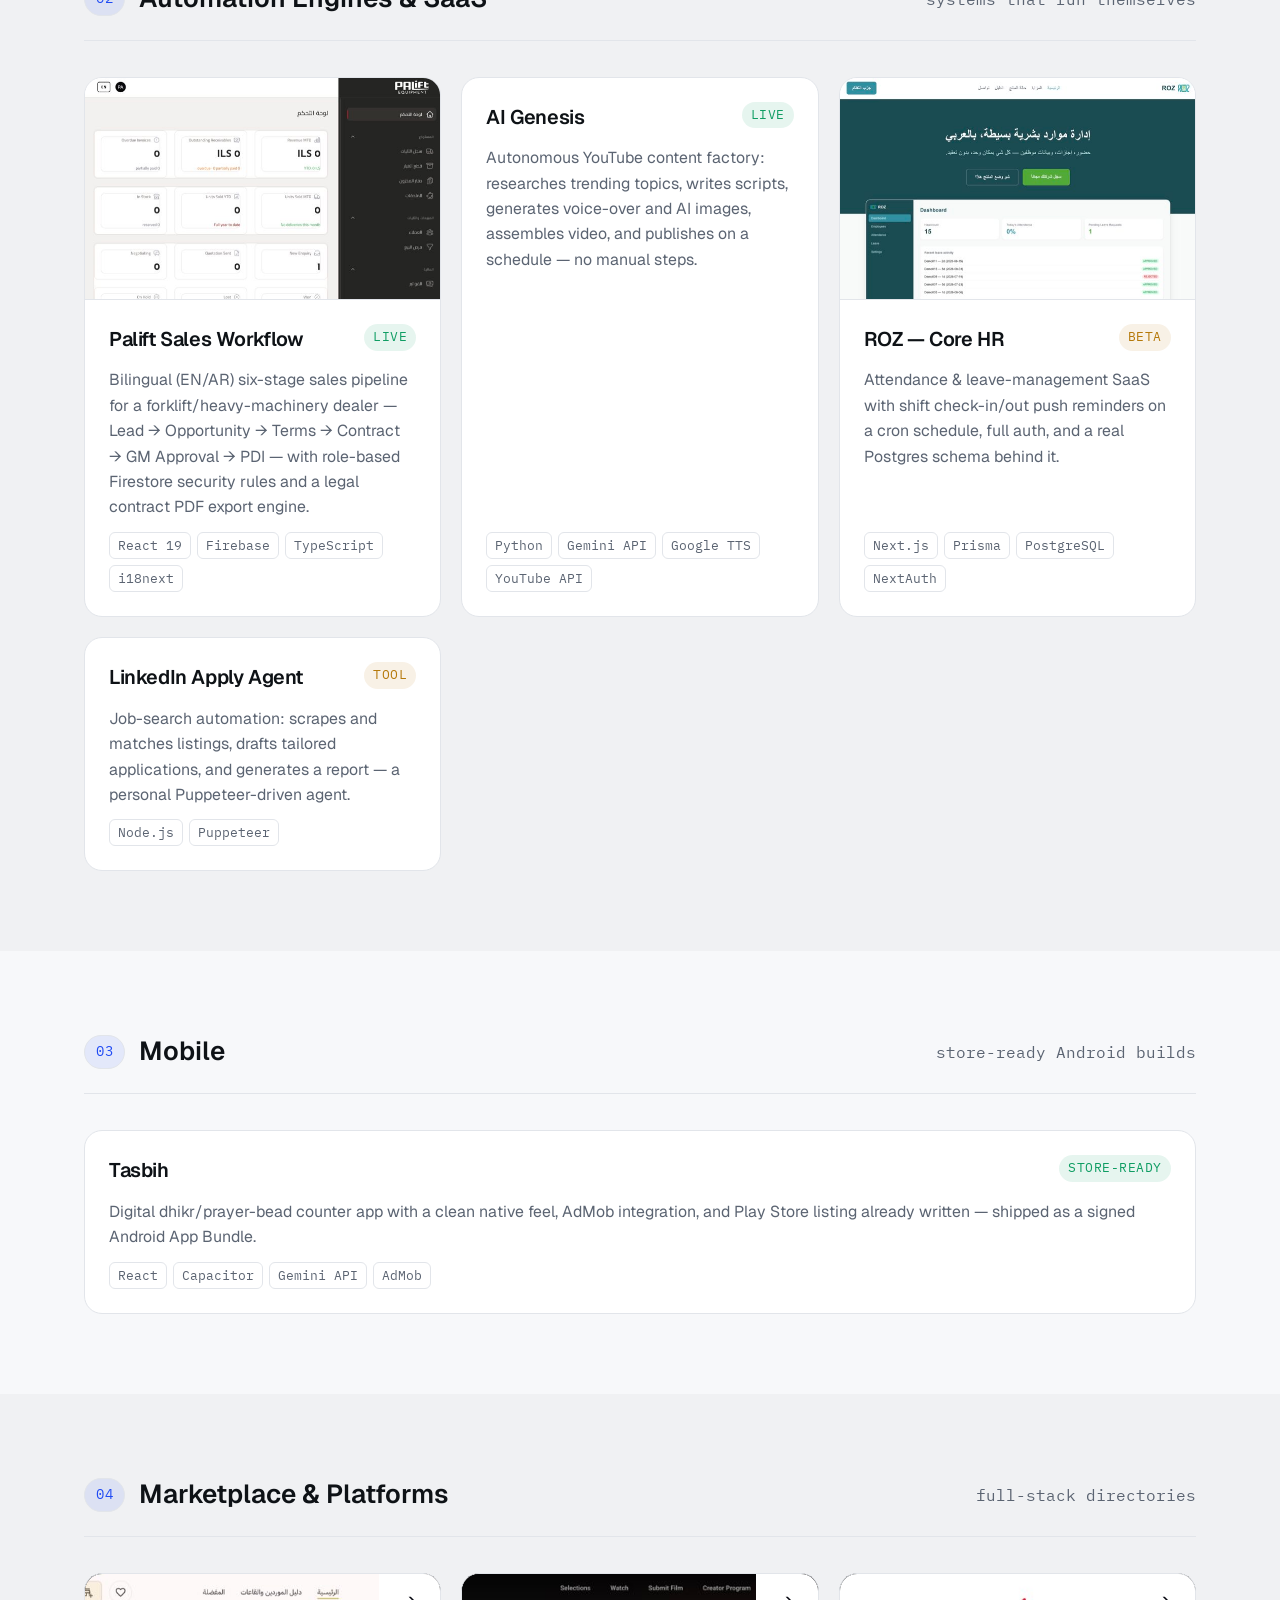
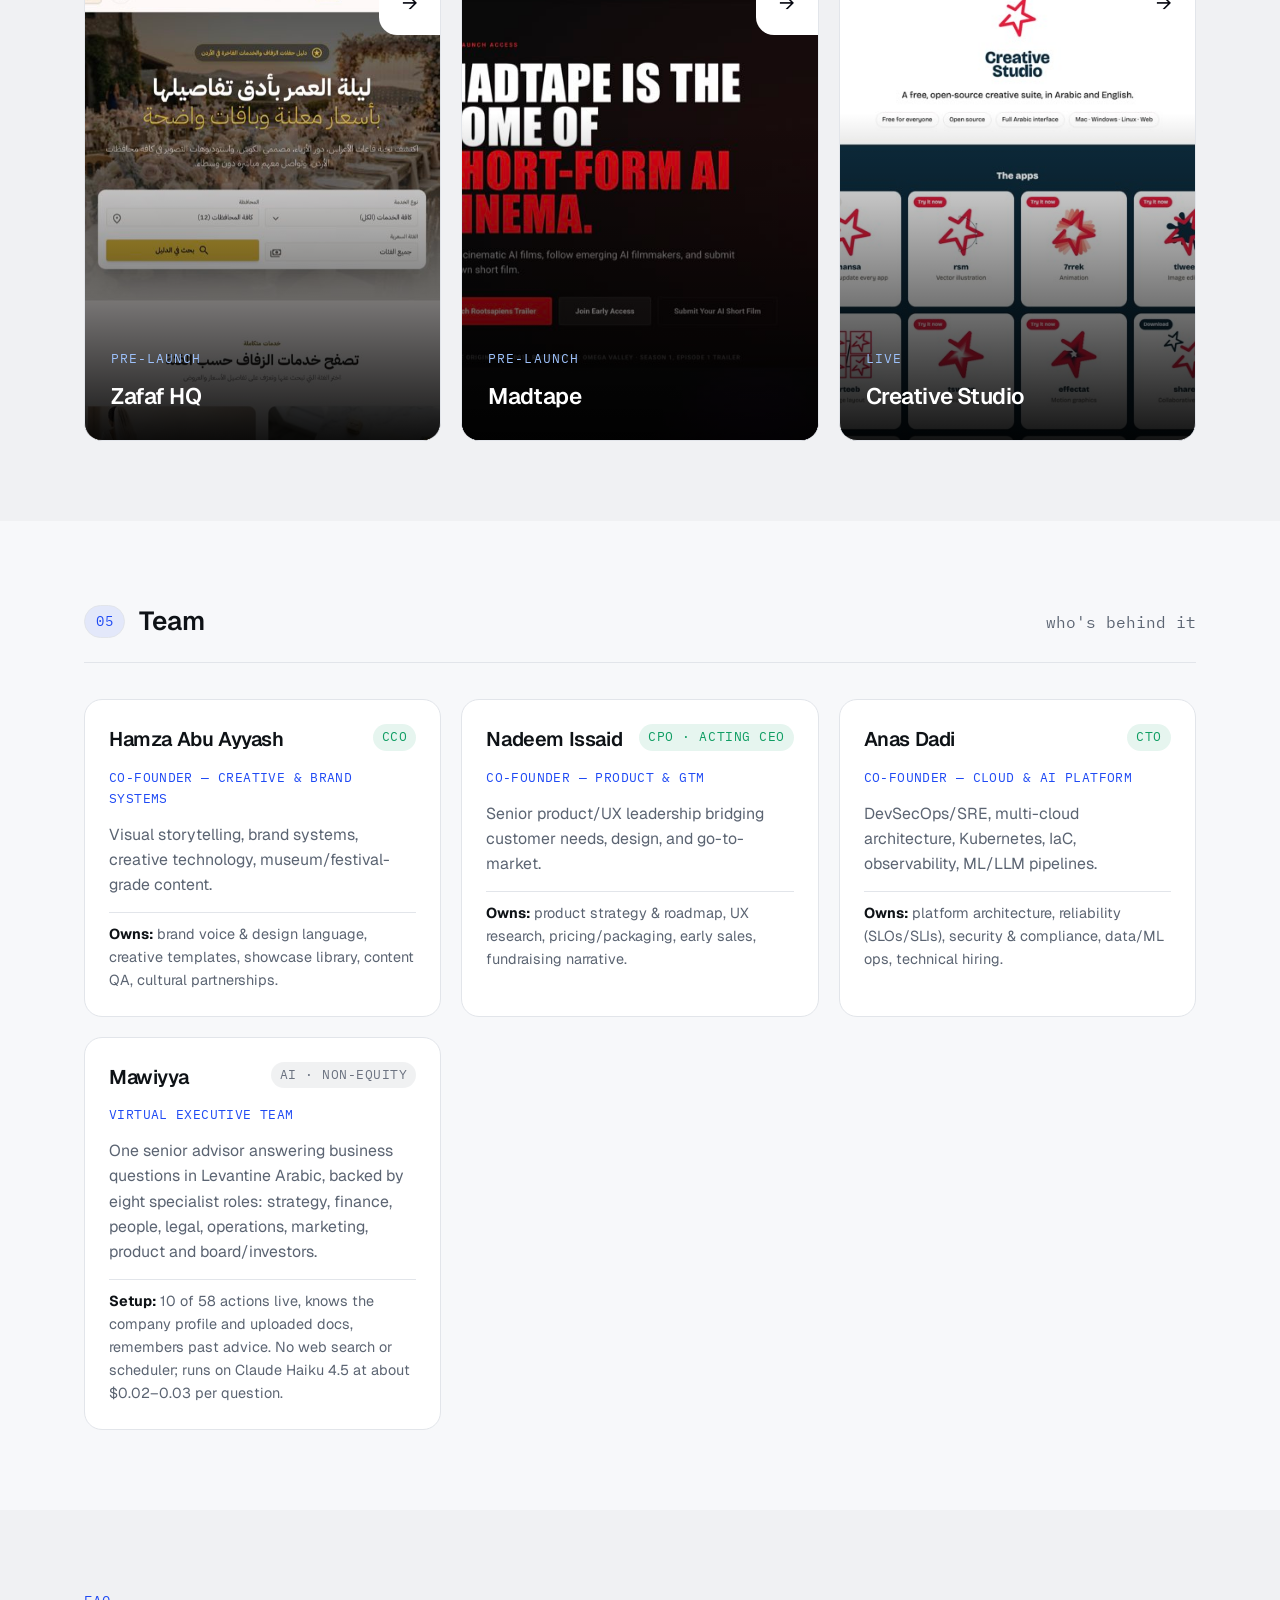
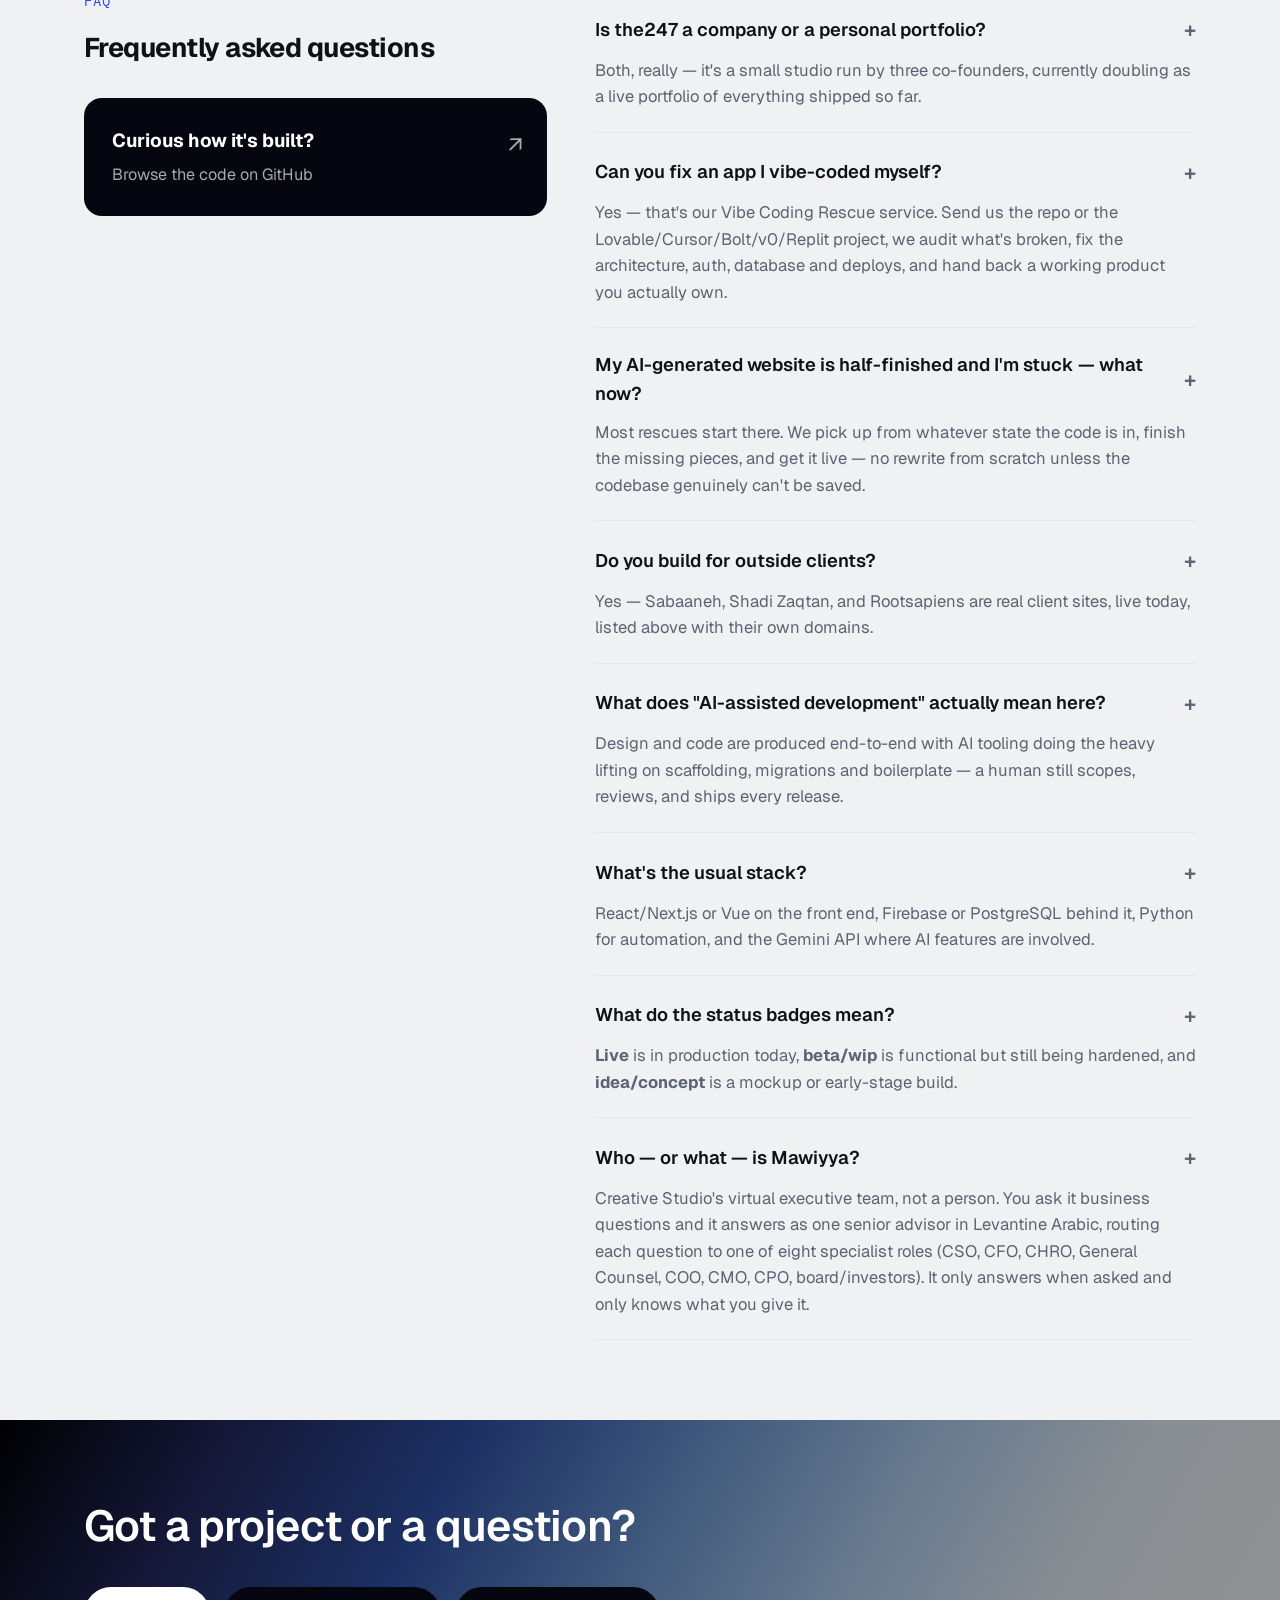
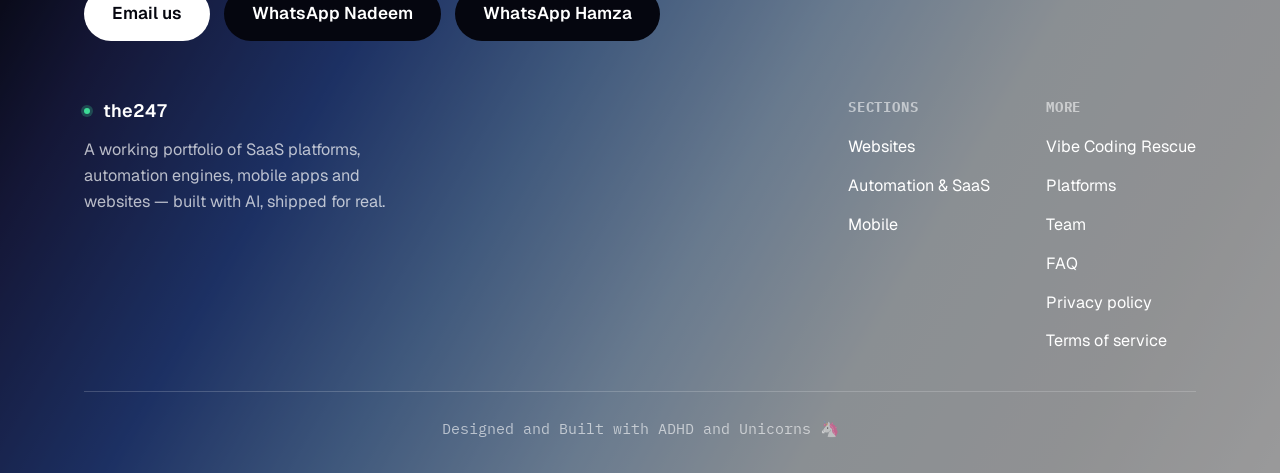
==== commit 9c9701f5: "Add Creative Studio suite to platforms" ====
--- a/index.html
+++ b/index.html
@@ -52,6 +52,7 @@
   "sameAs": [
     "https://github.com/7mz410",
     "https://madtape.com",
+    "https://studio.creative.ps",
     "https://rootsapiens.com",
     "https://sabaaneh.com",
     "https://shadizaqtan.com",
@@ -270,6 +271,16 @@
         "url": "https://habebeessentials.com/",
         "creator": { "@type": "Organization", "name": "the247" }
       }
+    },
+    {
+      "@type": "ListItem", "position": 13,
+      "item": {
+        "@type": "WebSite",
+        "name": "Creative Studio",
+        "description": "A free, open-source creative suite in Arabic and English: vector illustration, image editing, animation, video, page layout, presentations and more, for Mac, Windows, Linux and the web.",
+        "url": "https://studio.creative.ps/",
+        "creator": { "@type": "Organization", "name": "the247" }
+      }
     }
   ]
 }
@@ -815,6 +826,11 @@
         <div class="case-arrow">→</div>
         <div class="case-body"><div class="case-eyebrow">pre-launch</div><h3>Madtape</h3></div>
       </a>
+      <a class="case reveal" href="https://studio.creative.ps/" target="_blank" rel="noopener">
+        <img src="shots/creative-studio.jpg" alt="Creative Studio screenshot" loading="lazy">
+        <div class="case-arrow">→</div>
+        <div class="case-body"><div class="case-eyebrow">live</div><h3>Creative Studio</h3></div>
+      </a>
     </div>
   </div>
 </section>
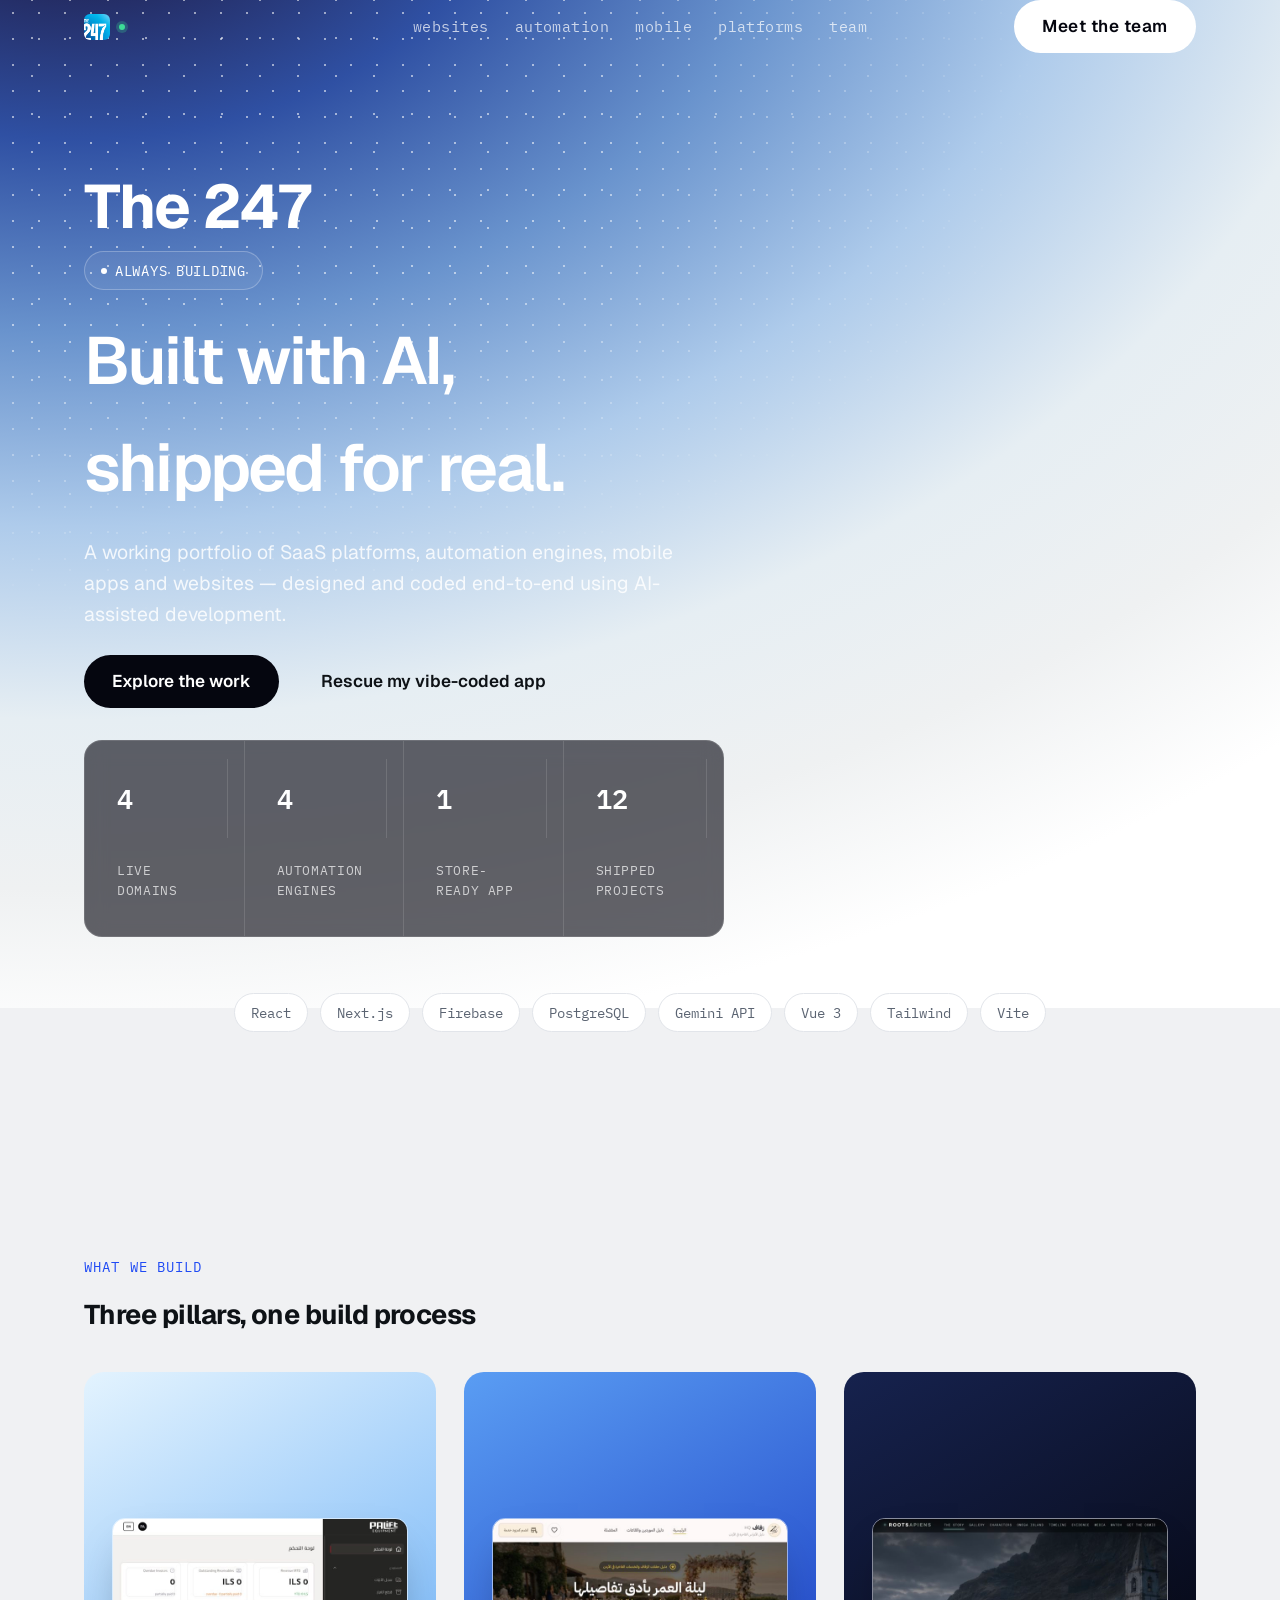
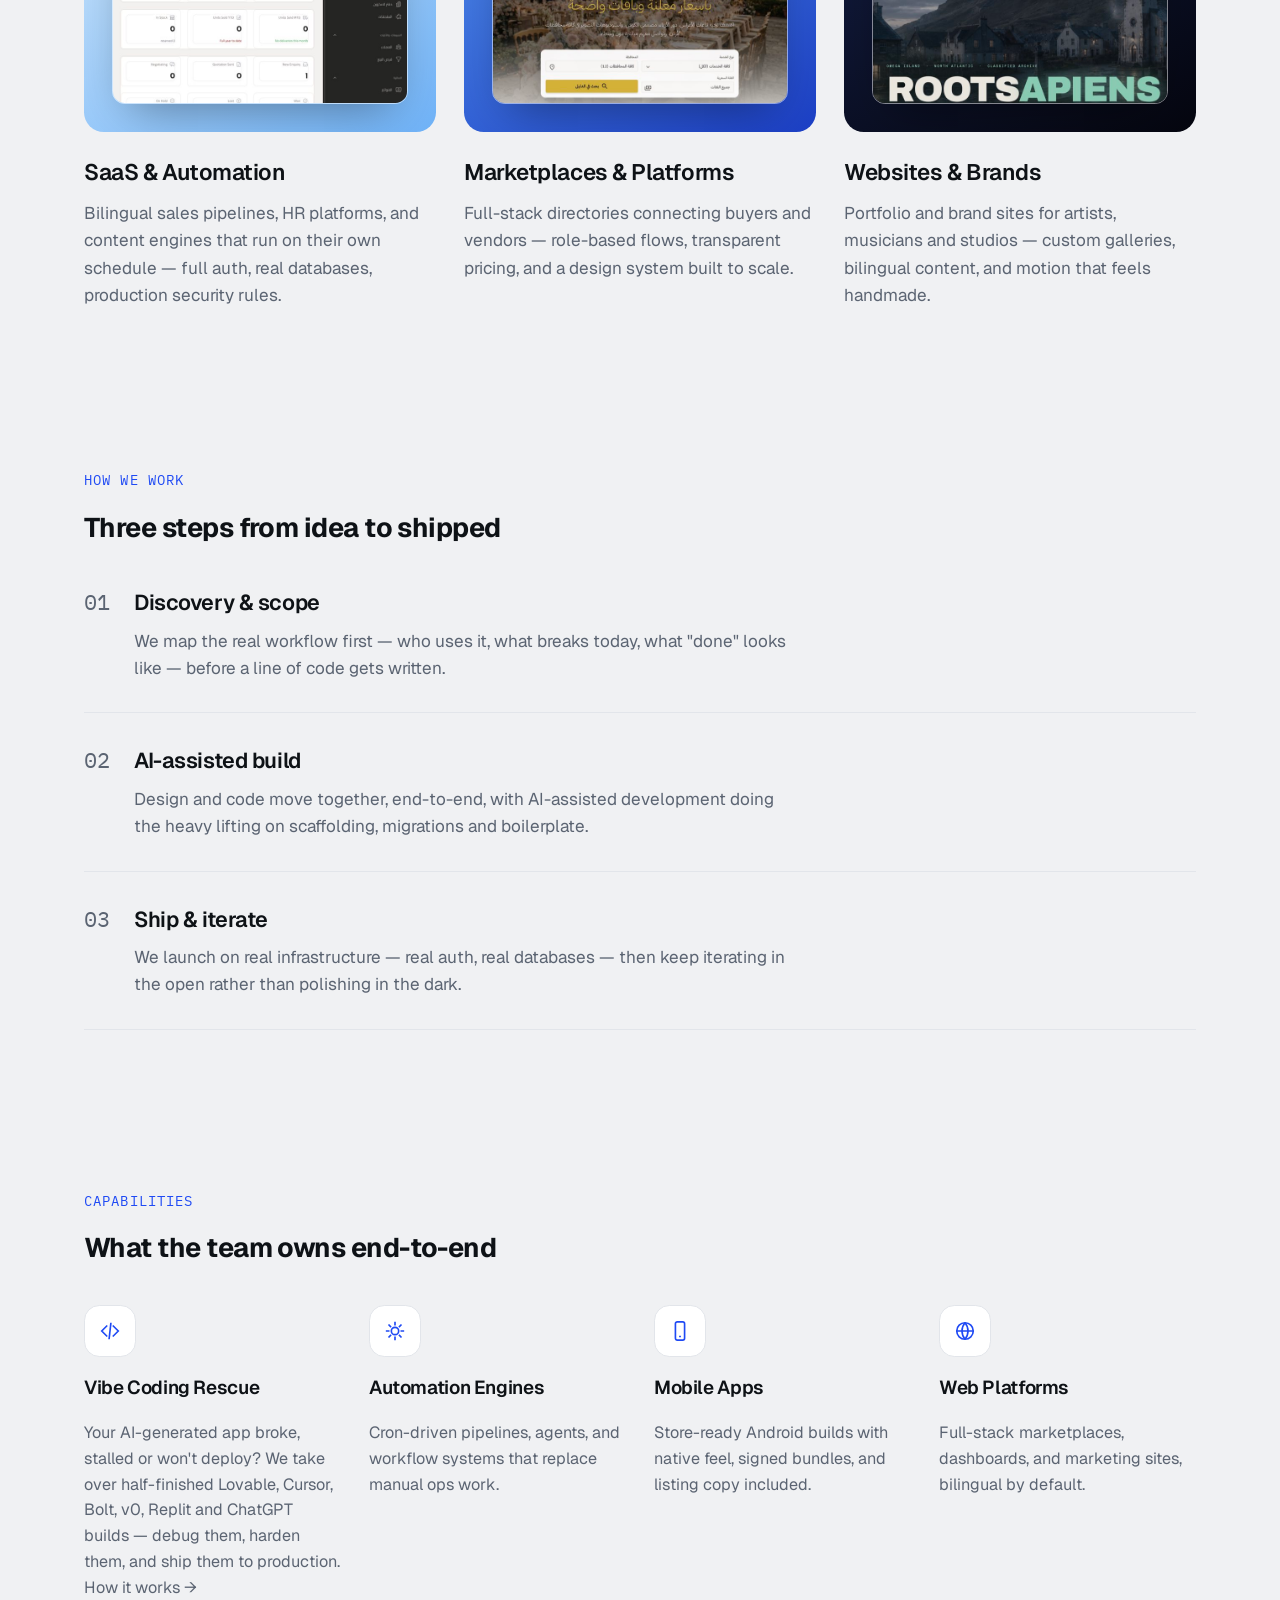
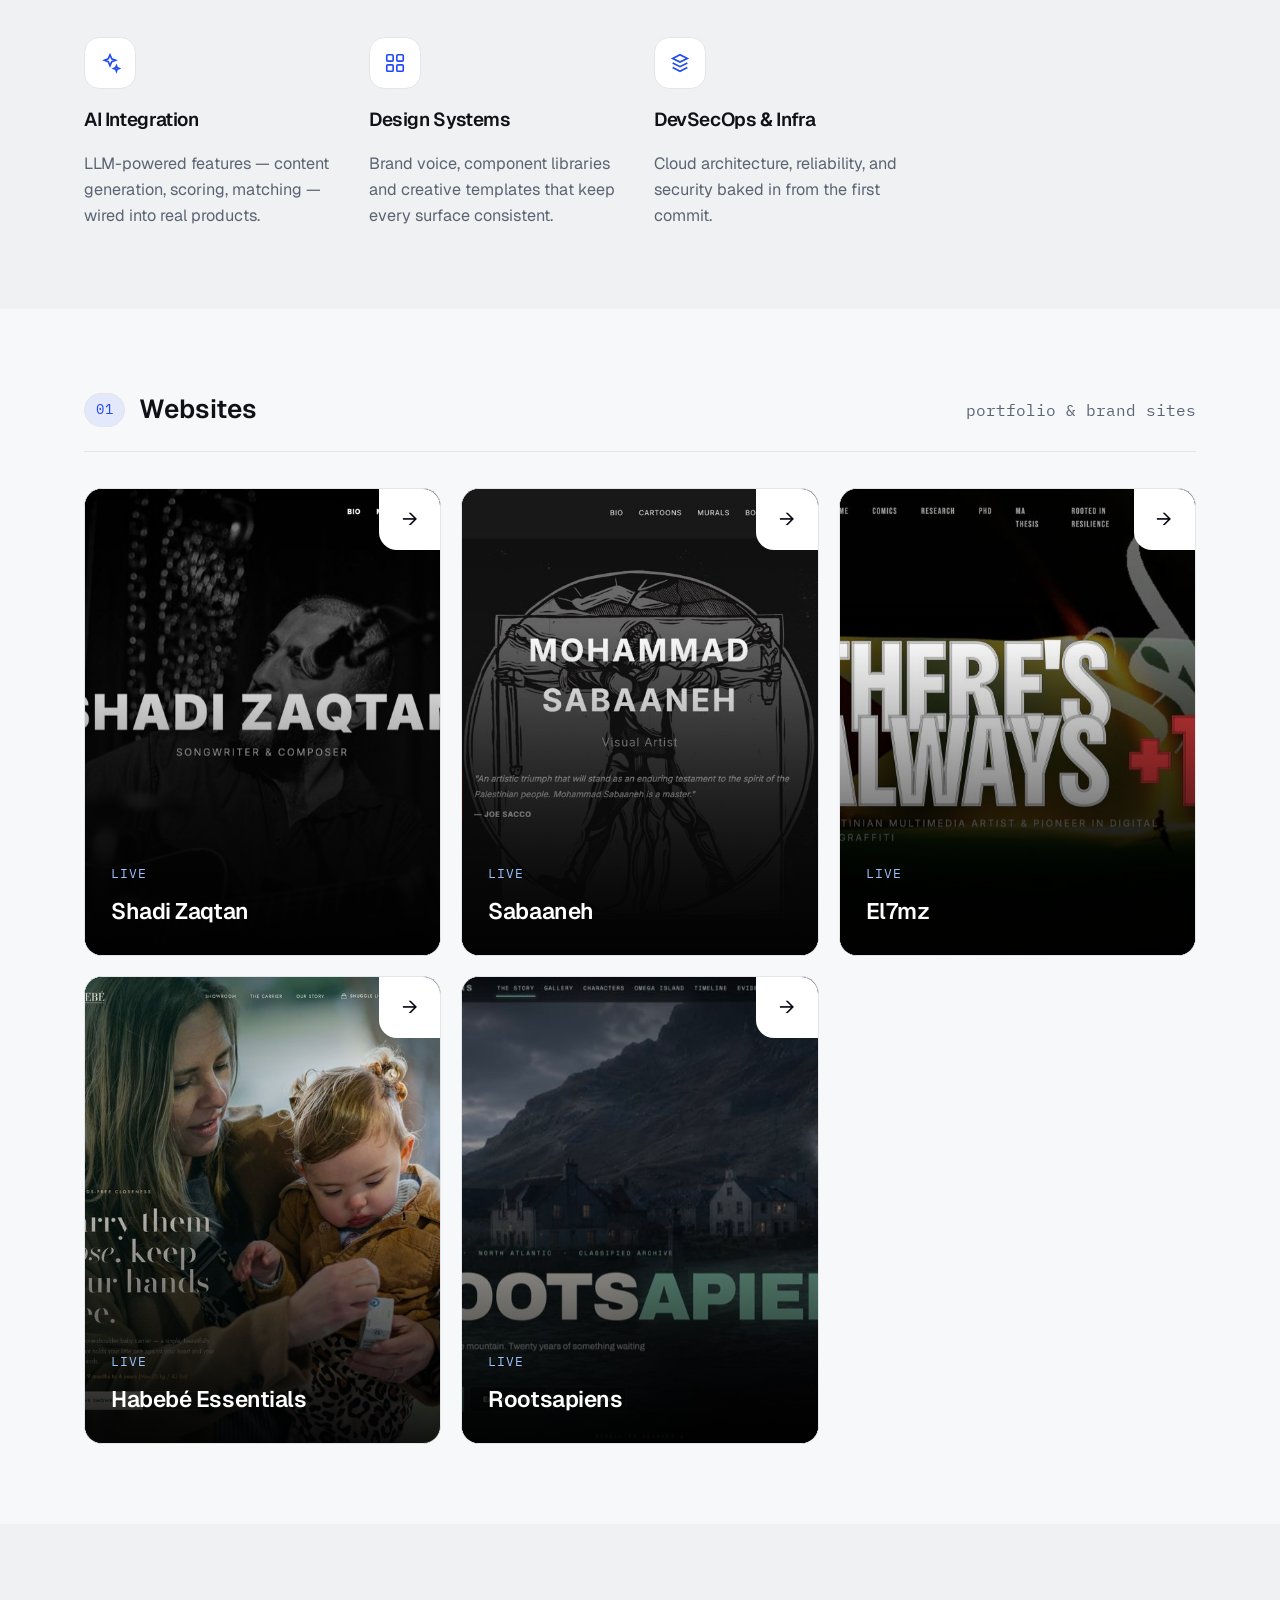
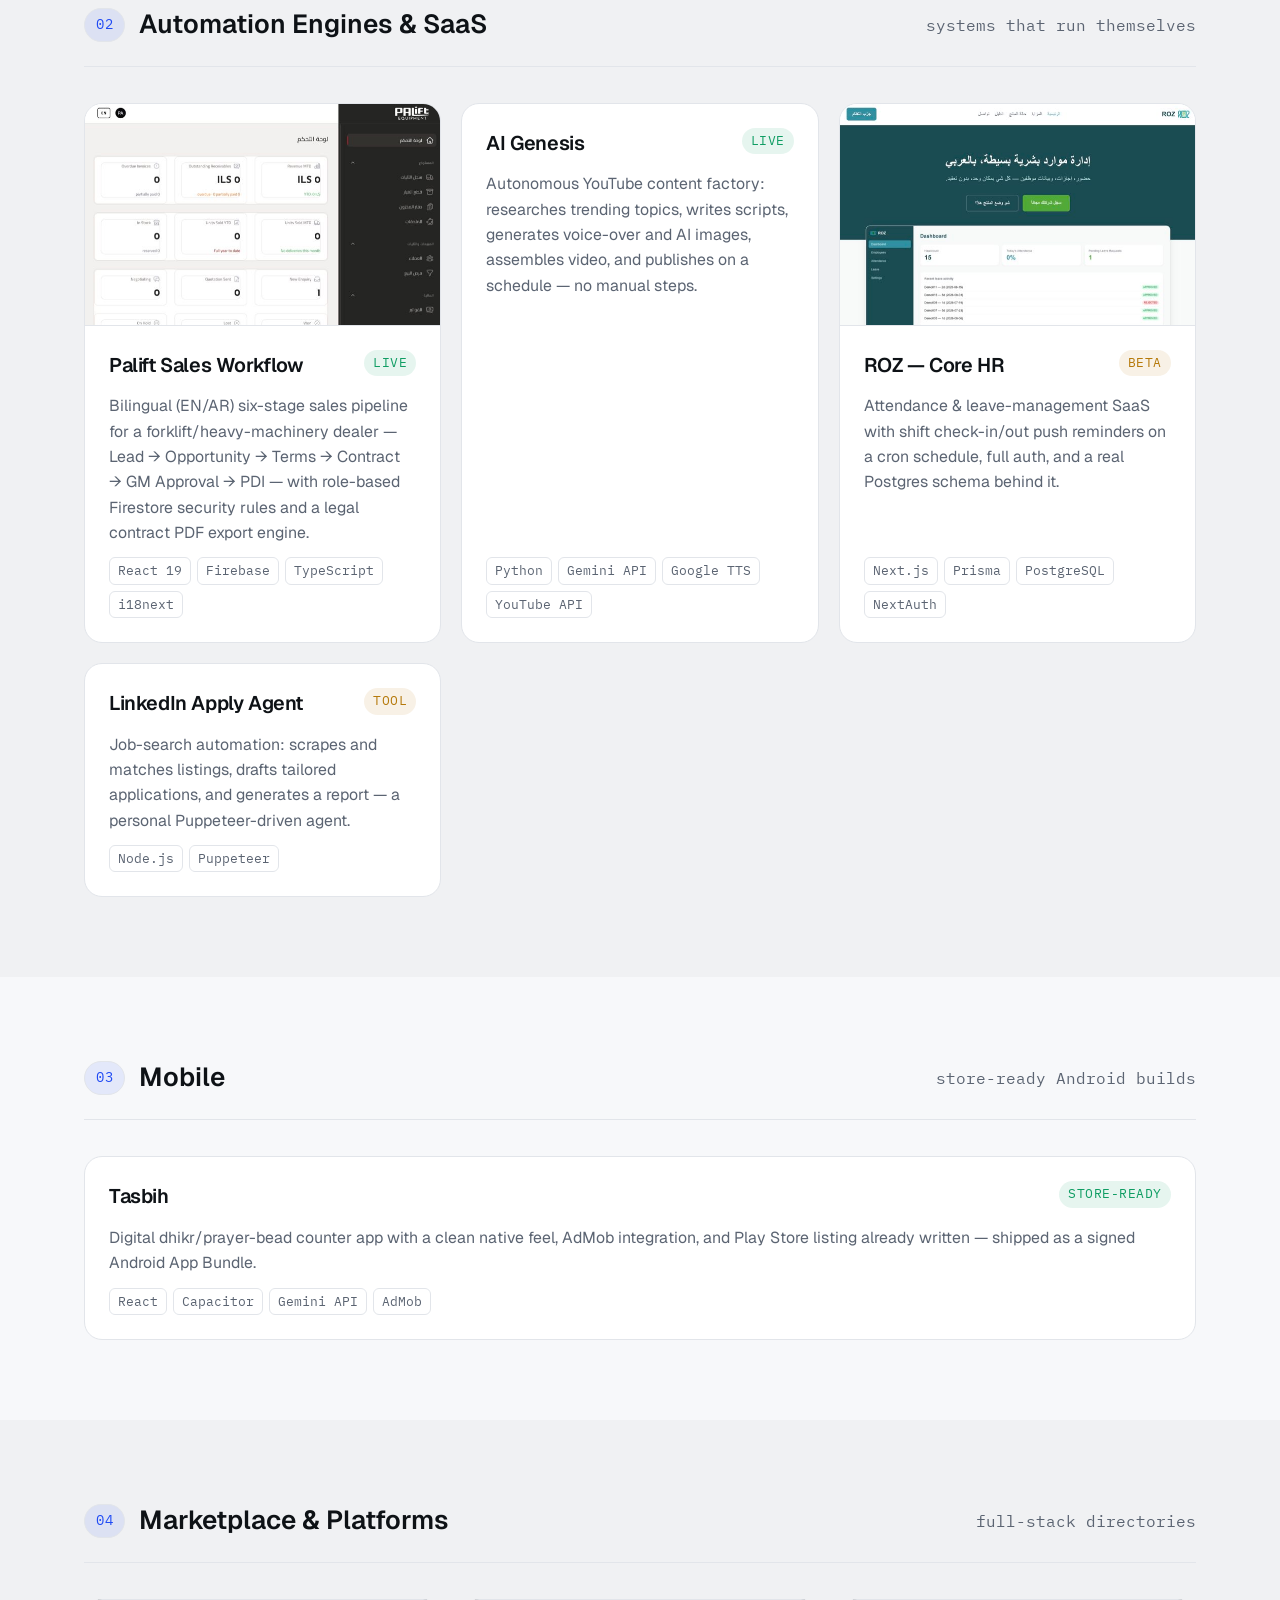
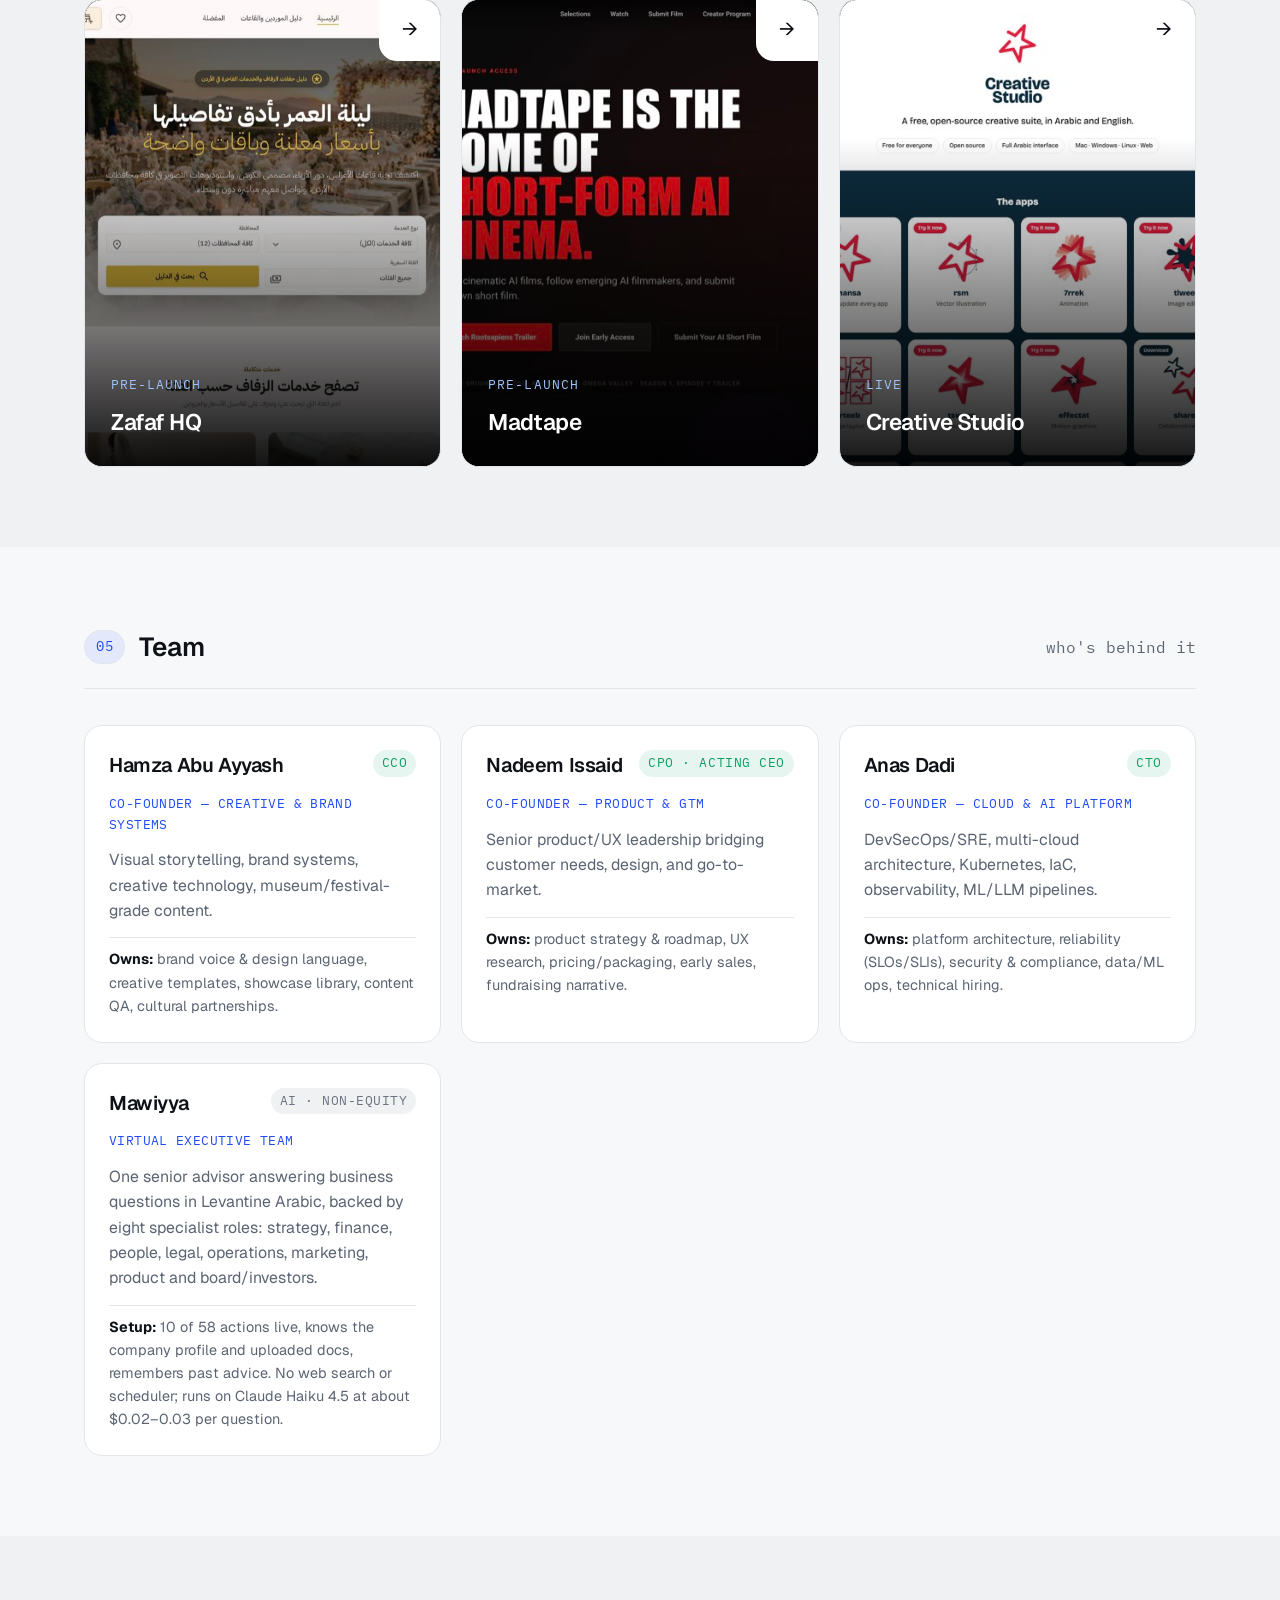
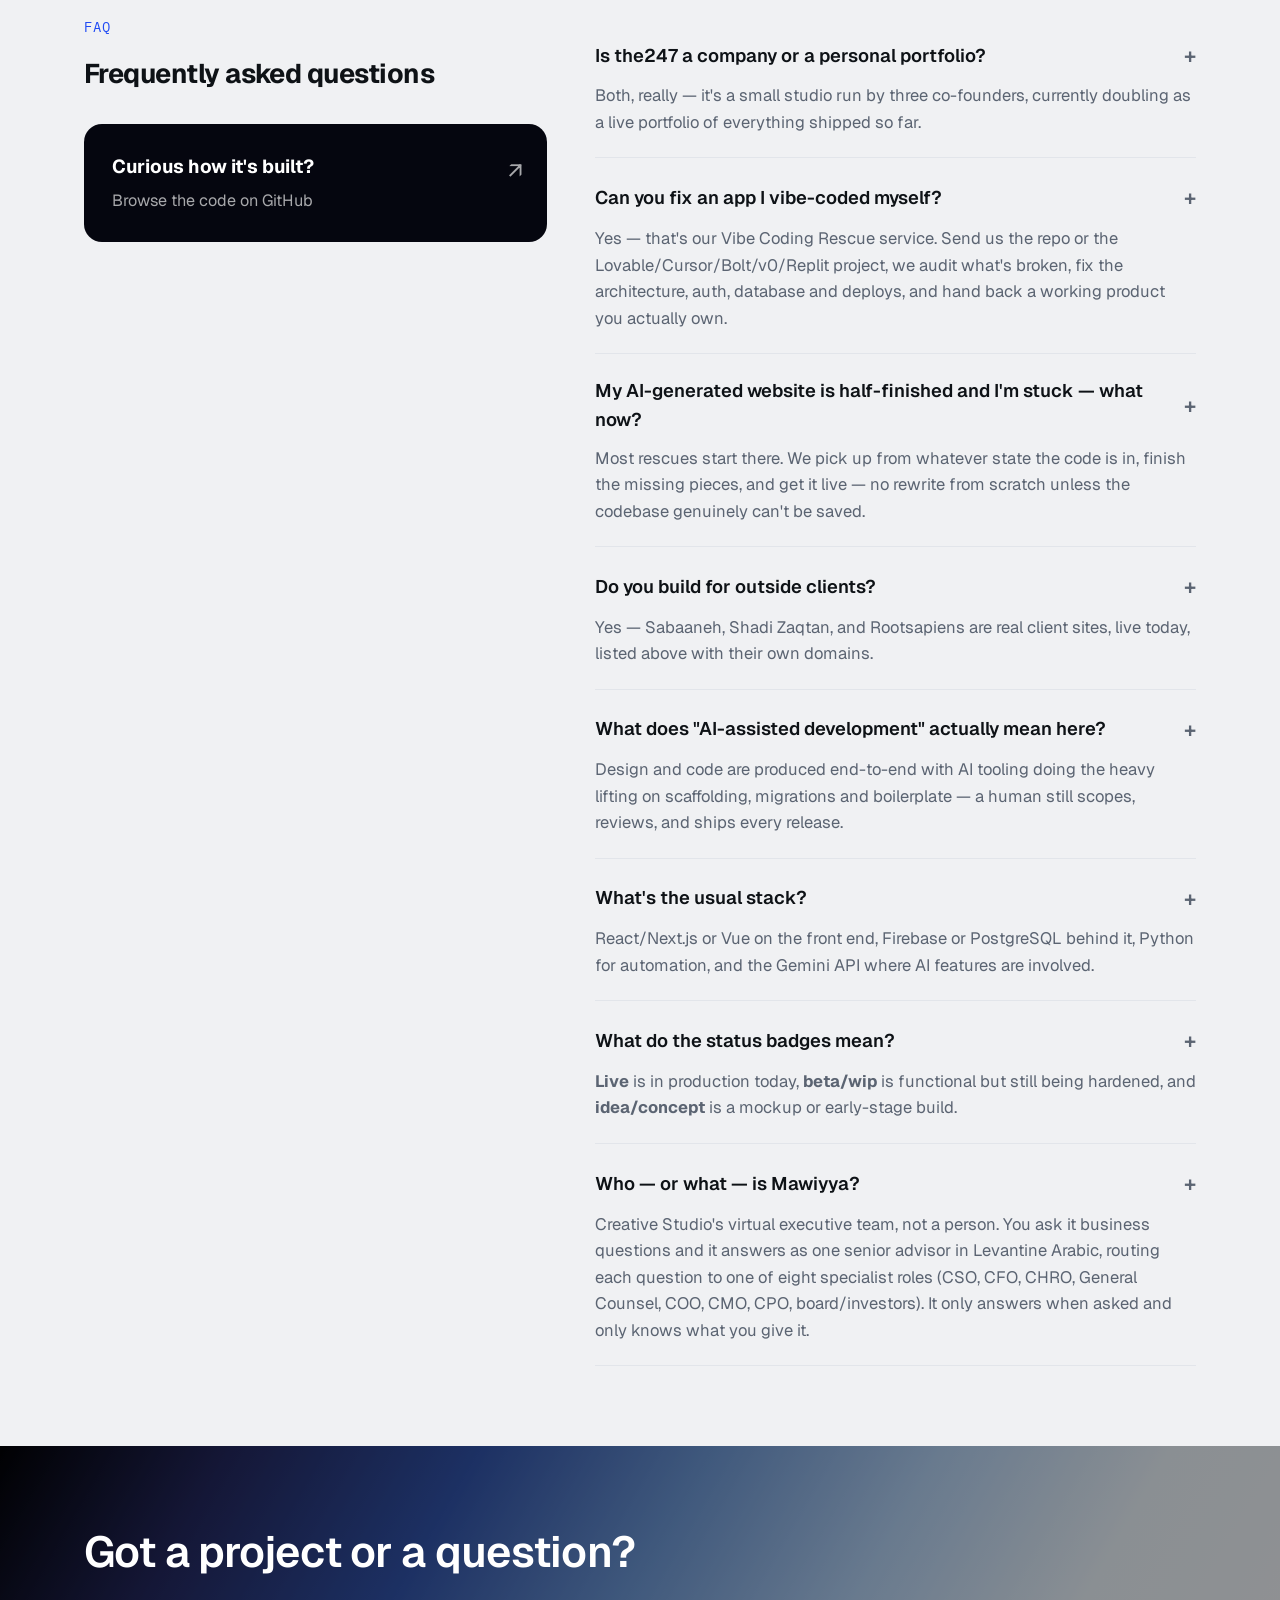
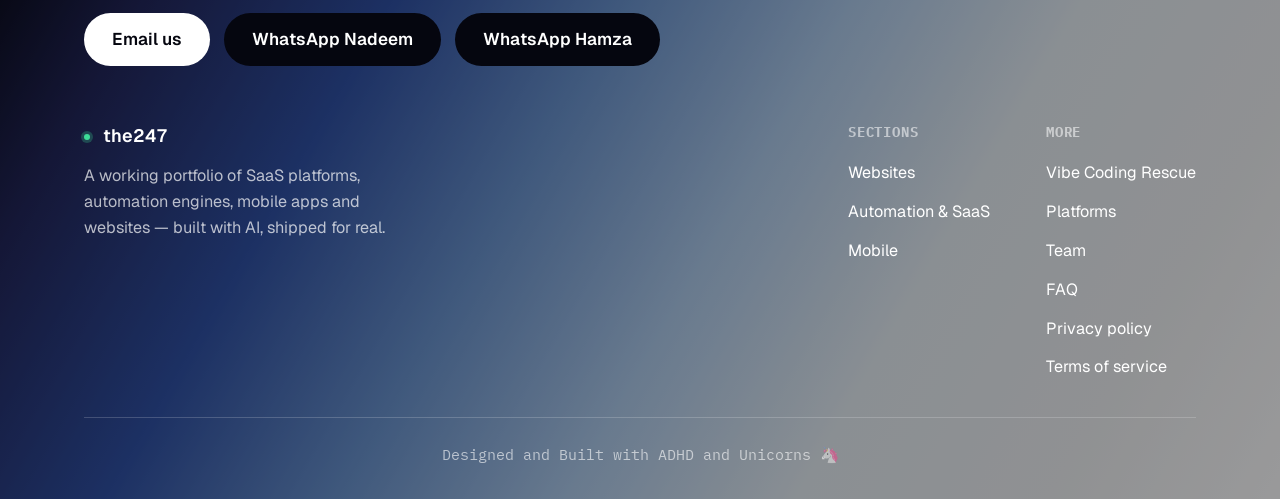
==== commit 9cb324c5: "Add Vibe Coding Rescue page and link it from the home page Co-Authored-By: Claude Opus 5.5 <noreply@" ====
--- a/index.html
+++ b/index.html
@@ -103,11 +103,11 @@
   "alternateName": ["Fix my vibe coded app", "AI-generated code rescue", "Rescue a broken Lovable / Cursor / Bolt / v0 / Replit project"],
   "serviceType": "Software debugging, completion and deployment of AI-generated applications and websites",
   "description": "the247 takes over broken, stalled or half-finished vibe-coded apps and websites — projects generated with Lovable, Cursor, Bolt, v0, Replit, Windsurf or ChatGPT — audits the codebase, fixes architecture, auth, database and deployment, and ships them to production.",
-  "url": "https://the-247.com/#vibe-coding-rescue",
+  "url": "https://the-247.com/vibe-coding-rescue",
   "areaServed": "Worldwide",
   "availableChannel": {
     "@type": "ServiceChannel",
-    "serviceUrl": "https://the-247.com/#vibe-coding-rescue",
+    "serviceUrl": "https://the-247.com/vibe-coding-rescue",
     "servicePhone": "+32494829360"
   },
   "provider": { "@type": "Organization", "name": "the247", "url": "https://the-247.com/" }
@@ -575,7 +575,7 @@
     <p class="reveal">A working portfolio of SaaS platforms, automation engines, mobile apps and websites — designed and coded end-to-end using AI-assisted development.</p>
     <div class="hero-actions reveal">
       <a class="btn btn-dark" href="#websites">Explore the work</a>
-      <a class="btn" href="#vibe-coding-rescue">Rescue my vibe-coded app</a>
+      <a class="btn" href="/vibe-coding-rescue">Rescue my vibe-coded app</a>
     </div>
     <div class="readout reveal">
       <div><div class="n">4</div><div class="l">live domains</div></div>
@@ -673,7 +673,7 @@
       <div class="cap reveal" id="vibe-coding-rescue">
         <div class="cap-icon"><svg width="22" height="22" viewBox="0 0 24 24" fill="none" stroke="currentColor" stroke-width="1.8"><path d="M9 18l-6-6 6-6M15 6l6 6-6 6"/><path d="M13 3l-2 18"/></svg></div>
         <h3>Vibe Coding Rescue</h3>
-        <p>Your AI-generated app broke, stalled or won't deploy? We take over half-finished Lovable, Cursor, Bolt, v0, Replit and ChatGPT builds — debug them, harden them, and ship them to production.</p>
+        <p>Your AI-generated app broke, stalled or won't deploy? We take over half-finished Lovable, Cursor, Bolt, v0, Replit and ChatGPT builds — debug them, harden them, and ship them to production. <a href="/vibe-coding-rescue">How it works &rarr;</a></p>
       </div>
       <div class="cap reveal">
         <div class="cap-icon"><svg width="22" height="22" viewBox="0 0 24 24" fill="none" stroke="currentColor" stroke-width="1.8"><path d="M12 2v4M12 18v4M4.9 4.9l2.8 2.8M16.3 16.3l2.8 2.8M2 12h4M18 12h4M4.9 19.1l2.8-2.8M16.3 7.7l2.8-2.8"/><circle cx="12" cy="12" r="4"/></svg></div>
@@ -959,7 +959,7 @@
         <div class="footer-col">
           <h4>More</h4>
           <ul>
-            <li><a href="#vibe-coding-rescue">Vibe Coding Rescue</a></li>
+            <li><a href="/vibe-coding-rescue">Vibe Coding Rescue</a></li>
             <li><a href="#apps">Platforms</a></li>
             <li><a href="#team">Team</a></li>
             <li><a href="#faq">FAQ</a></li>
